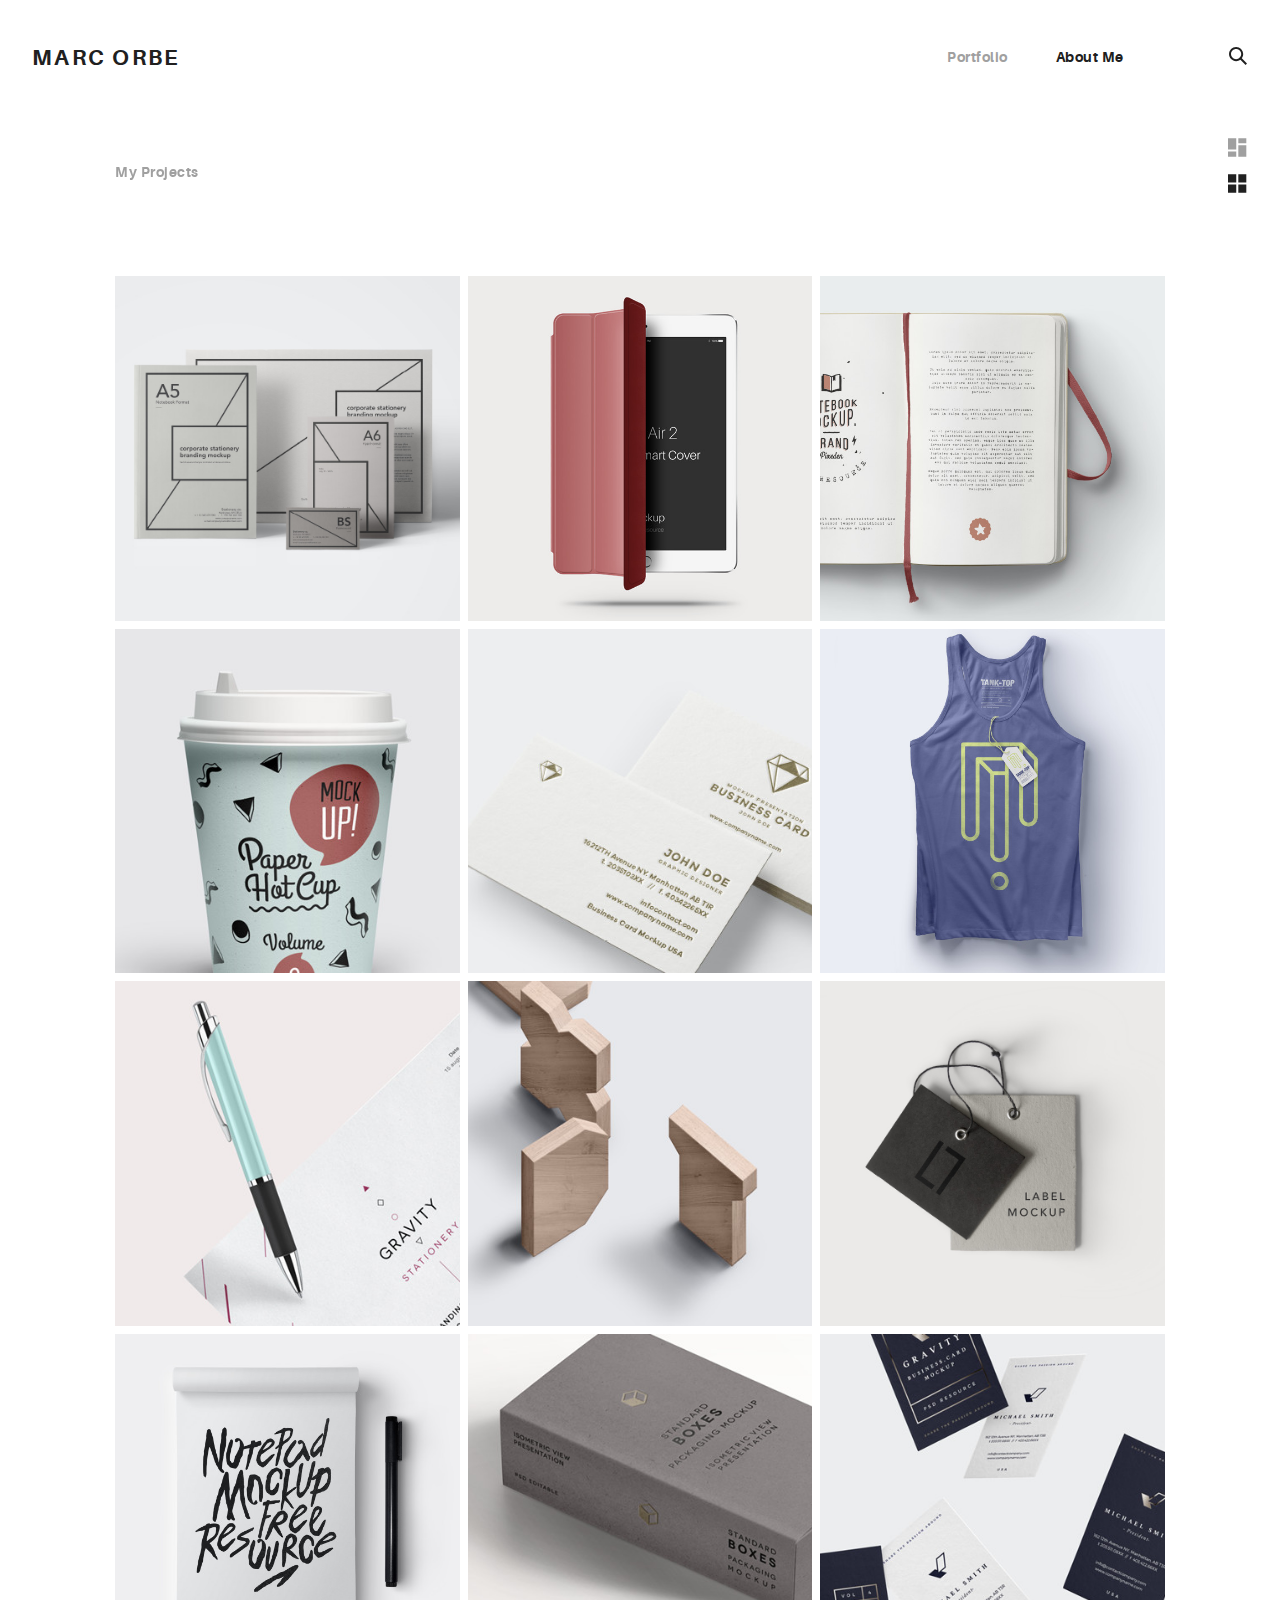
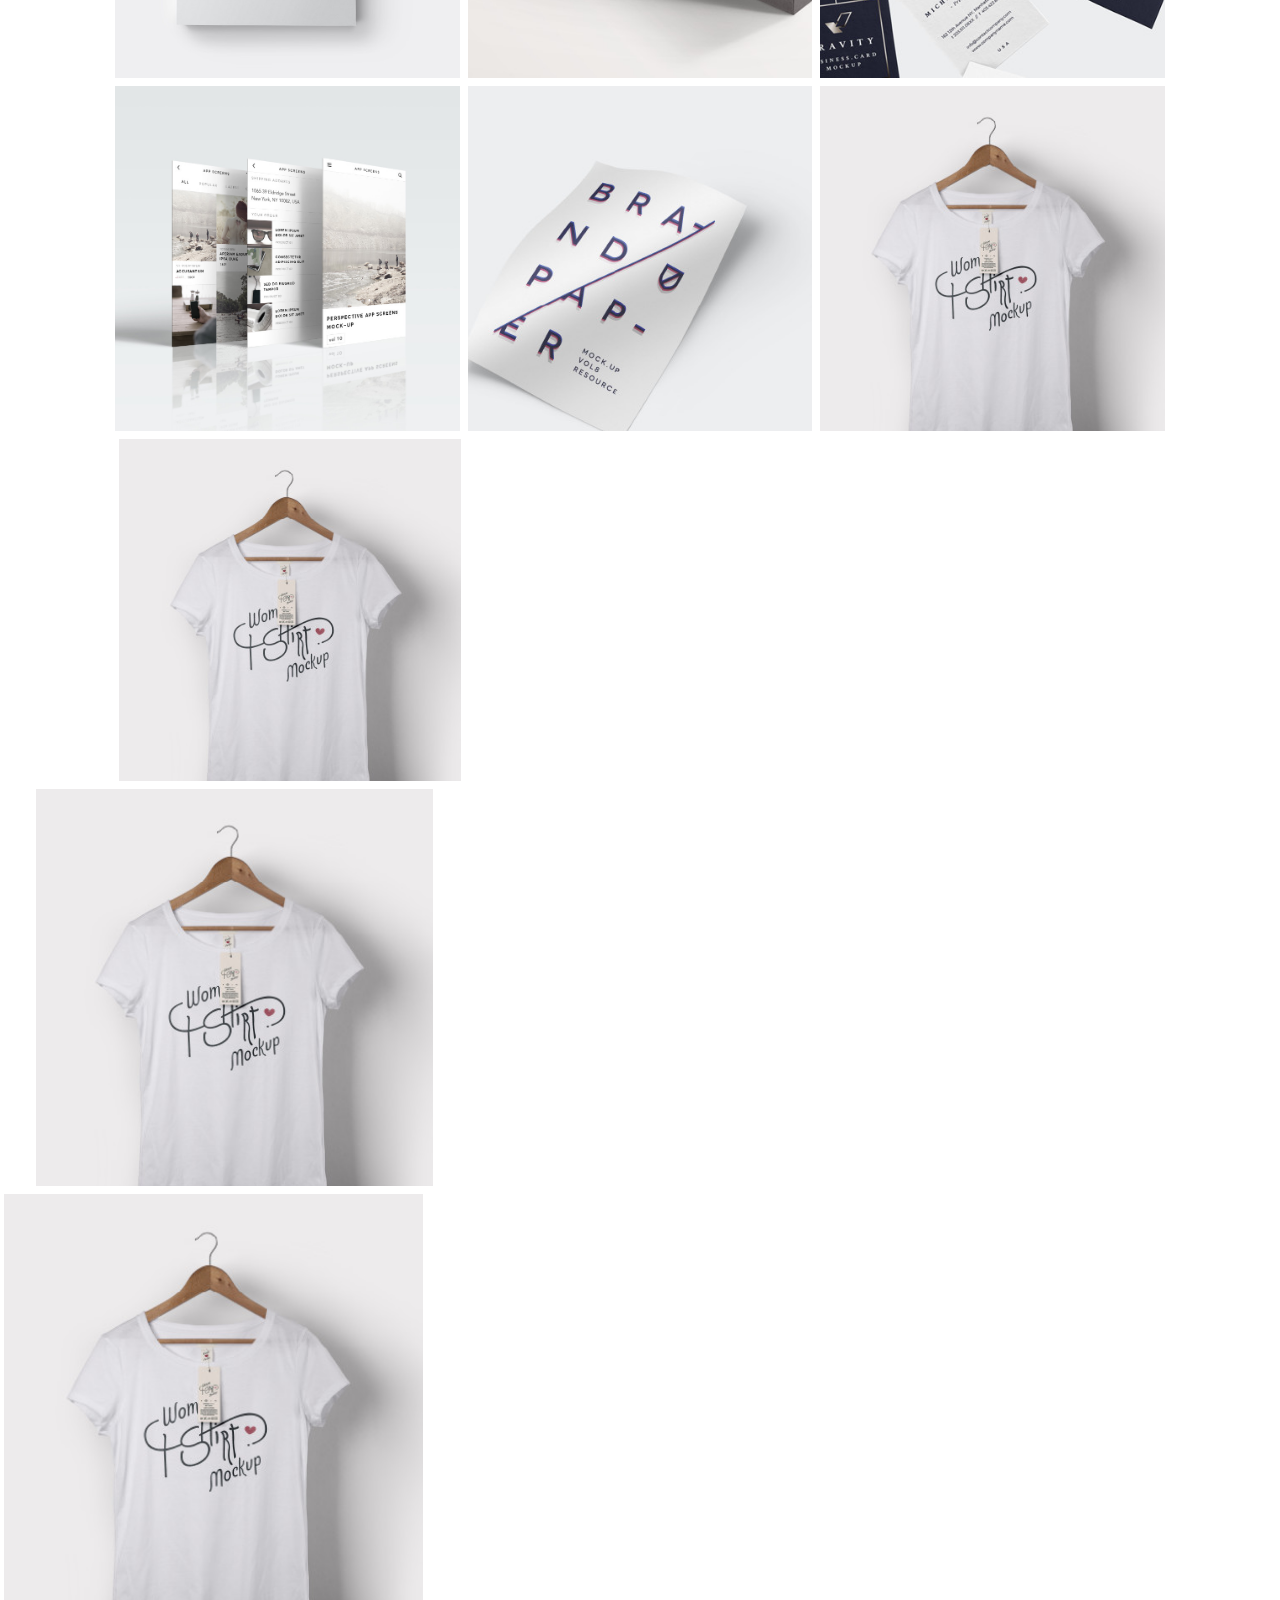
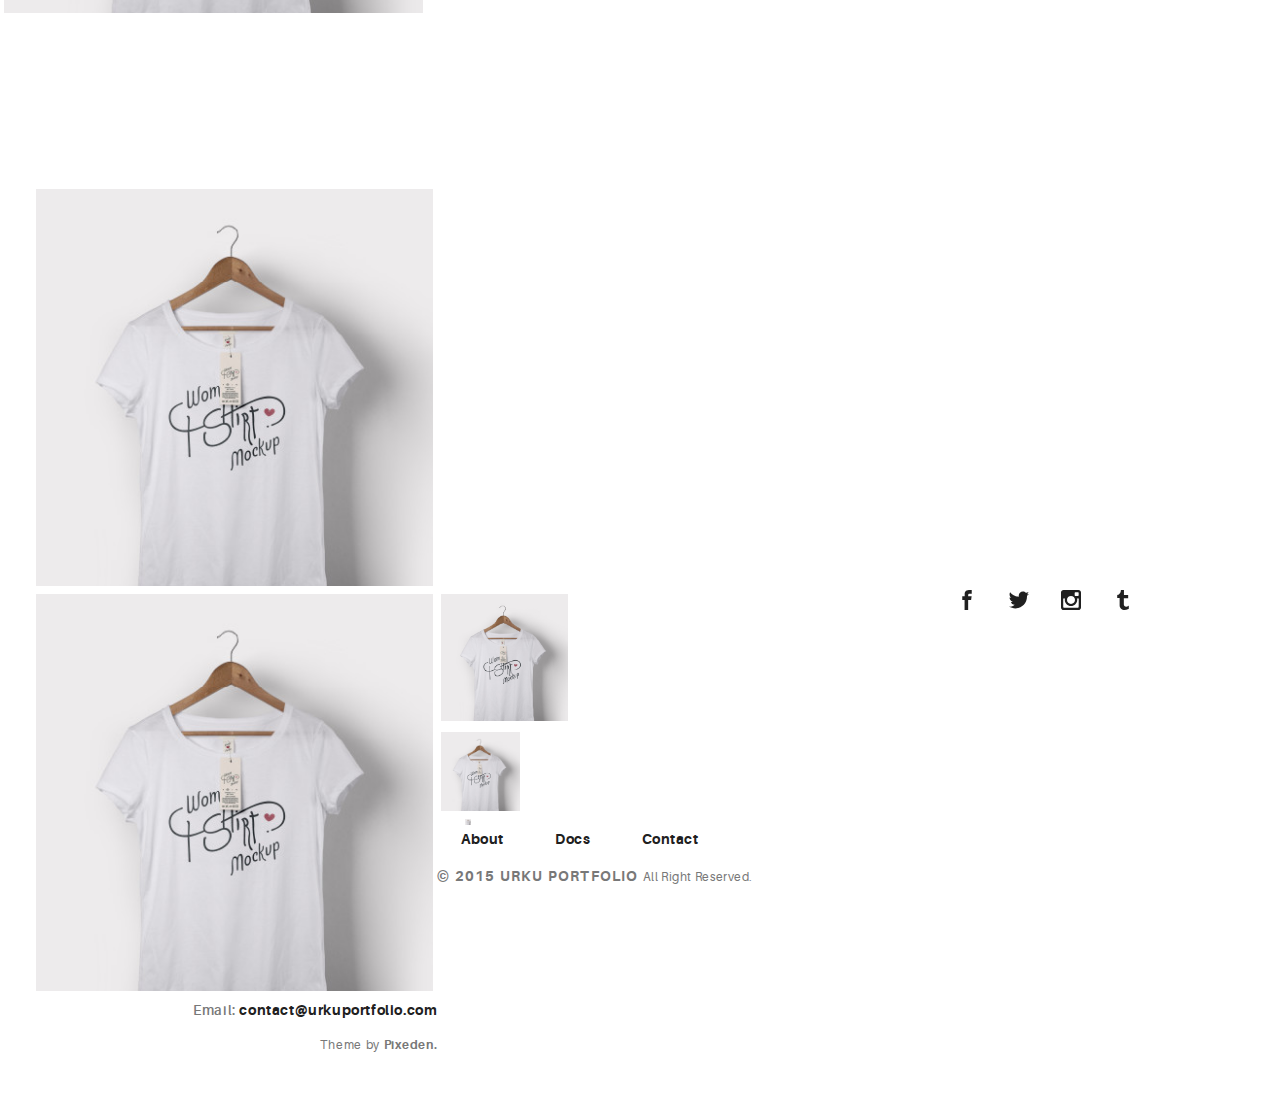
==== index.html @ 0c47cc9f "change" ====
<!DOCTYPE html>
<html>
  <head>
    <meta name="viewport" content="width=device-width, initial-scale=1.0">
    <meta charset="UTF-8">
    <title>Marc Orbe :: UI/UX Designer</title>
    <link rel="icon" type="image/svg+xml" href="assets/img/urku-ico.svg">
    <link rel="stylesheet" href="assets/css/aurora-pack.min.css">
    <link rel="stylesheet" href="assets/css/aurora-theme-base.min.css">
    <link rel="stylesheet" href="assets/css/urku.css">
  </head>
  <body class="top-fixed">
    <header class="ae-container-fluid ae-container-fluid--full rk-header ">
      <input type="checkbox" id="mobile-menu" class="rk-mobile-menu">
      <label for="mobile-menu">
        <svg>
          <use xlink:href="assets/img/symbols.svg#bar"></use>
        </svg>
        <svg>
          <use xlink:href="assets/img/symbols.svg#bar"></use>
        </svg>
        <svg>
          <use xlink:href="assets/img/symbols.svg#bar"></use>
        </svg>
      </label>
      <div class="ae-container-fluid rk-topbar">
        <h1 class="rk-logo"><a href="index.html">Marc Orbe</sup></a></h1>
        <nav class="rk-navigation">
          <ul class="rk-menu">
            <li class="active rk-menu__item"><a href="index.html" class="rk-menu__link">Portfolio</a>
            </li>
            <li class="rk-menu__item"><a href="about-me.html" class="rk-menu__link">About Me</a>
            </li>
          </ul>
          <form class="rk-search">
            <input type="text" placeholder="Search" id="urku-search" class="rk-search-field">
            <label for="urku-search">
              <svg>
                <use xlink:href="assets/img/symbols.svg#icon-search"></use>
              </svg>
            </label>
          </form>
        </nav>
      </div>
 </header>
    <section class="ae-container-fluid rk-main">
      <input type="radio" name="layout-ctrl" checked id="layout-base" class="layout-ctrl-input">
      <div class="ae-container-fluid rk-layout-ctrl-cont">
        <label for="layout-base" class="rk-layout-ctrl">
          <svg>
            <use xlink:href="assets/img/symbols.svg#icon-view-default"></use>
          </svg>
        </label>
      </div>
      <input type="radio" name="layout-ctrl" id="layout-grid" class="layout-ctrl-input">
      <div class="ae-container-fluid rk-layout-ctrl-cont">
        <label for="layout-grid" class="rk-layout-ctrl">
          <svg>
            <use xlink:href="assets/img/symbols.svg#icon-view-alt"></use>
          </svg>
        </label>
      </div>
      <div class="rk-layout-ctrl-mobile">
        <svg viewBox="0 0 9 9" class="layout-mob-1">
          <rect width="100%" height="100%" fill="currentColor"></rect>
        </svg>
        <svg viewBox="0 0 9 9" class="layout-mob-2">
          <rect width="100%" height="100%" fill="currentColor"></rect>
        </svg>
        <svg viewBox="0 0 9 9" class="layout-mob-3">
          <rect width="100%" height="100%" fill="currentColor"></rect>
        </svg>
        <svg viewBox="0 0 9 9" class="layout-mob-4">
          <rect width="100%" height="100%" fill="currentColor"></rect>
        </svg>
      </div>
      <section class="ae-container-fluid ae-container-fluid--inner rk-portfolio">
        <div class="au-xs-ta-center au-lg-ta-left">
          <ul class="rk-menu rk-categories-menu">
            <li class="active rk-menu__item"><a >
            My Projects</a>
            </li>
          </ul>
        </div>
        <div class="rk-portfolio__items"><a href="portfolio-item.html" class="rk-item rk-item--flex item-1 rk-size-4 rk-tosize-3 rk-square ">
           
            <div class="item-meta">
              <h2>Essential Stationery</h2>
              <p>Branding</p>
            </div></a><a href="portfolio-item.html" class="rk-item rk-item--flex item-2 rk-size-4 rk-tosize-3 rk-square ">
          
            <div class="item-meta">
              <h2>Pickled Tousled</h2>
              <p>Art Direction</p>
            </div></a><a href="portfolio-item.html" class="rk-item rk-item--flex item-3 rk-size-4 rk-tosize-3 rk-square ">
          
            <div class="item-meta">
              <h2>Waistcoat vegan</h2>
              <p>Graphic Design</p>
            </div></a><a href="portfolio-item.html" class="rk-item rk-item--flex item-4 rk-size-4 rk-tosize-3 rk-square ">
          
             <div class="item-meta">
              <h2>Tumblr hammock</h2>
              <p>Packaging</p>
            </div></a><a href="portfolio-item.html" class="rk-item rk-item--flex item-5 rk-size-4  rk-square ">
            
            <div class="item-meta">
              <h2>Biodiesel etsy</h2>
              <p>Branding</p>
            </div></a><a href="portfolio-item.html" class="rk-item rk-item--flex item-6 rk-size-4  rk-square ">
           
            <div class="item-meta">
              <h2>Gentrify artisan</h2>
              <p>Graphic Design</p>
            </div></a><a href="portfolio-item.html" class="rk-item rk-item--flex item-7 rk-size-4  rk-square ">
           
            <div class="item-meta">
              <h2>Plaid austin</h2>
              <p>Graphic Design</p>
            </div></a><a href="portfolio-item.html" class="rk-item rk-item--flex item-8 rk-size-4 rk-tosize-6 rk-square ">
           
            <div class="item-meta">
              <h2>Trust fund</h2>
              <p>Packaging</p>
            </div></a><a href="portfolio-item.html" class="rk-item rk-item--flex item-9 rk-size-4 rk-tosize-6 rk-square ">
           
            <div class="item-meta">
              <h2>Gentrify pork</h2>
              <p>Branding</p>
            </div></a><a href="portfolio-item.html" class="rk-item rk-item--flex item-10 rk-size-4 rk-tosize-3 rk-square ">
           
            <div class="item-meta">
              <h2>Waistcoat ugh</h2>
              <p>UI/UX</p>
            </div></a><a href="portfolio-item.html" class="rk-item rk-item--flex item-11 rk-size-4 rk-tosize-3 rk-square ">
            
            <div class="item-meta">
              <h2>Deep v kogi</h2>
              <p>Graphic Design</p>
            </div></a><a href="portfolio-item.html" class="rk-item rk-item--flex item-12 rk-size-4 rk-tosize-3 rk-square ">
            
            <div class="item-meta">
              <h2>Venmo trust</h2>
              <p>Packaging</p>
            </div></a><a href="portfolio-item.html" class="rk-item rk-item--flex item-13 rk-size-4 rk-tosize-3 rk-square ">
           
            <div class="item-meta">
              <h2>Venmo trust</h2>
              <p>Ui/UX</p>
            </div></a><a href="portfolio-item.html" class="rk-item rk-item--flex item-14 rk-size-4 rk-tosize-6 rk-square rk-toportrait">
           
            <div class="item-meta">
              <h2>Gentrify semiotic</h2>
              <p>Art Direction</p>
            </div></a><a href="portfolio-item.html" class="rk-item rk-item--flex item-15 rk-size-4 rk-tosize-6 rk-square rk-toportrait">
           

        </div>
      </section>
    </section>
    <footer class="ae-container-fluid rk-footer ">
      <div class="ae-grid ae-grid--collapse">
        <div class="ae-grid__item item-lg-4 au-xs-ta-center au-lg-ta-left">
          <ul class="rk-menu rk-footer-menu">
            <li class="rk-menu__item"><a href="about.html" class="rk-menu__link">About</a>
            </li>
            <li class="rk-menu__item"><a href="documentation.html" class="rk-menu__link">Docs</a>
            </li>
            <li class="rk-menu__item"><a href="contact.html" class="rk-menu__link">Contact</a>
            </li>
          </ul>
          <p class="rk-footer__text rk-footer__copy "> <span class="ae-u-bold">© </span><span class="ae-u-bolder">2015 URKU PORTFOLIO </span>All Right Reserved.</p>
        </div>
        <div class="ae-grid__item item-lg-4 au-xs-ta-center"><a href="#0" class="rk-social-btn ">
            <svg>
              <use xlink:href="assets/img/symbols.svg#icon-facebook"></use>
            </svg></a><a href="#0" class="rk-social-btn ">
            <svg>
              <use xlink:href="assets/img/symbols.svg#icon-twitter"></use>
            </svg></a><a href="#0" class="rk-social-btn ">
            <svg>
              <use xlink:href="assets/img/symbols.svg#icon-pinterest"></use>
            </svg></a><a href="#0" class="rk-social-btn ">
            <svg>
              <use xlink:href="assets/img/symbols.svg#icon-tumblr"></use>
            </svg></a></div>
        <div class="ae-grid__item item-lg-4 au-xs-ta-center au-lg-ta-right">
          <p class="rk-footer__text rk-footer__contact "> <span class="ae-u-bold">Email: </span><span class="ae-u-bolder"> <a href="#0" class="rk-dark-color ">contact@urkuportfolio.com </a></span></p>
          <p class="rk-footer__text rk-footer__by">Theme by <a href="http://pixeden.com" class="ae-u-bolder">Pixeden.</a></p>
        </div>
      </div>
    </footer>
    <script src="assets/js/svg4everybody.min.js"></script>
    <script>svg4everybody();</script>
  </body>
</html>
---- assets/css/aurora-pack.min.css ----
.ae-container,.ae-container-fluid{margin-right:auto;margin-left:auto}hr,img{border:0}dfn,q,tfoot td{font-style:italic}pre,textarea{overflow:auto}td,textarea{vertical-align:top}.ae-container-fluid:after,.ae-container:after,.au-clearfix:after{clear:both}.au-xs-ta-left,caption,th{text-align:left}.ae-container-fluid:after,.ae-container-fluid:before,.ae-container:after,.ae-container:before{content:" ";display:table}html{box-sizing:border-box}*,:after,:before{box-sizing:inherit}.ae-container{padding-left:.25rem;padding-right:.25rem}@media (min-width:40em){.ae-container{max-width:40rem}}@media (min-width:52em){.ae-container{max-width:48.75rem}}@media (min-width:64em){.ae-container{max-width:62rem}}@media (min-width:75em){.ae-container{max-width:72.25rem}}@media (min-width:40em){.ae-container-fluid{max-width:88.88889em;width:95vw}.ae-container-fluid--inner{max-width:68.88889em;width:82vw}}.ae-container-fluid--full{max-width:100%;padding-left:0;padding-right:0;width:100%}@media (max-width:63.99em){.ae-container-fluid{padding-left:.25rem;padding-right:.25rem}}.ae-grid{display:-webkit-box;display:-webkit-flex;display:-ms-flexbox;display:flex;-webkit-flex-wrap:wrap;-ms-flex-wrap:wrap;flex-wrap:wrap;margin-left:-.25rem;margin-right:-.25rem}.ae-grid--alt{display:-webkit-box;display:-webkit-flex;display:-ms-flexbox;display:flex;-webkit-flex-wrap:wrap;-ms-flex-wrap:wrap;flex-wrap:wrap;margin-left:-.63832%;margin-right:-.63832%}@media (min-width:40em){.ae-grid--alt1{display:-webkit-box;display:-webkit-flex;display:-ms-flexbox;display:flex;-webkit-flex-wrap:wrap;-ms-flex-wrap:wrap;flex-wrap:wrap;margin-left:-7.65989%;margin-right:-7.65989%}.ae-grid--alt2,.ae-grid--alt3{display:-webkit-box;display:-webkit-flex;display:-ms-flexbox;-webkit-flex-wrap:wrap}.ae-grid--alt2{display:flex;-ms-flex-wrap:wrap;flex-wrap:wrap;margin-left:-3.82995%;margin-right:-3.82995%}.ae-grid--alt3{display:flex;-ms-flex-wrap:wrap;flex-wrap:wrap;margin-left:-2.5533%;margin-right:-2.5533%}.ae-grid--alt4,.ae-grid--alt5{display:-webkit-box;display:-webkit-flex;display:-ms-flexbox;-webkit-flex-wrap:wrap}.ae-grid--alt4{display:flex;-ms-flex-wrap:wrap;flex-wrap:wrap;margin-left:-1.91497%;margin-right:-1.91497%}.ae-grid--alt5{display:flex;-ms-flex-wrap:wrap;flex-wrap:wrap;margin-left:-1.53198%;margin-right:-1.53198%}.ae-grid--alt6,.ae-grid--alt7{display:-webkit-box;display:-webkit-flex;display:-ms-flexbox;-webkit-flex-wrap:wrap}.ae-grid--alt6{display:flex;-ms-flex-wrap:wrap;flex-wrap:wrap;margin-left:-1.27665%;margin-right:-1.27665%}.ae-grid--alt7{display:flex;-ms-flex-wrap:wrap;flex-wrap:wrap;margin-left:-1.09427%;margin-right:-1.09427%}.ae-grid--alt8,.ae-grid--alt9{display:-webkit-box;display:-webkit-flex;display:-ms-flexbox;-webkit-flex-wrap:wrap}.ae-grid--alt8{display:flex;-ms-flex-wrap:wrap;flex-wrap:wrap;margin-left:-.95749%;margin-right:-.95749%}.ae-grid--alt9{display:flex;-ms-flex-wrap:wrap;flex-wrap:wrap;margin-left:-.8511%;margin-right:-.8511%}.ae-grid--alt10{display:-webkit-box;display:-webkit-flex;display:-ms-flexbox;display:flex;-webkit-flex-wrap:wrap;-ms-flex-wrap:wrap;flex-wrap:wrap;margin-left:-.76599%;margin-right:-.76599%}}.ae-grid__item--alt{-webkit-box-flex:0;-webkit-flex:0 0 100%;-ms-flex:0 0 100%;flex:0 0 100%;min-height:1px;padding-left:.63832%;padding-right:.63832%;position:relative}@media (min-width:40em){.ae-grid__item--alt1{-webkit-box-flex:0;-webkit-flex:0 0 100%;-ms-flex:0 0 100%;flex:0 0 100%;min-height:1px;padding-left:7.65989%;padding-right:7.65989%;position:relative}.ae-grid__item--alt2{-webkit-box-flex:0;-webkit-flex:0 0 100%;-ms-flex:0 0 100%;flex:0 0 100%;min-height:1px;padding-left:3.82995%;padding-right:3.82995%;position:relative}.ae-grid__item--alt3{-webkit-box-flex:0;-webkit-flex:0 0 100%;-ms-flex:0 0 100%;flex:0 0 100%;min-height:1px;padding-left:2.5533%;padding-right:2.5533%;position:relative}.ae-grid__item--alt4,.ae-grid__item--alt5{-webkit-box-flex:0;min-height:1px;position:relative}.ae-grid__item--alt4{-webkit-flex:0 0 100%;-ms-flex:0 0 100%;flex:0 0 100%;padding-left:1.91497%;padding-right:1.91497%}.ae-grid__item--alt5{-webkit-flex:0 0 100%;-ms-flex:0 0 100%;flex:0 0 100%;padding-left:1.53198%;padding-right:1.53198%}.ae-grid__item--alt6{-webkit-box-flex:0;-webkit-flex:0 0 100%;-ms-flex:0 0 100%;flex:0 0 100%;min-height:1px;padding-left:1.27665%;padding-right:1.27665%;position:relative}.ae-grid__item--alt7{-webkit-box-flex:0;-webkit-flex:0 0 100%;-ms-flex:0 0 100%;flex:0 0 100%;min-height:1px;padding-left:1.09427%;padding-right:1.09427%;position:relative}.ae-grid__item--alt8,.ae-grid__item--alt9{-webkit-box-flex:0;min-height:1px;position:relative}.ae-grid__item--alt8{-webkit-flex:0 0 100%;-ms-flex:0 0 100%;flex:0 0 100%;padding-left:.95749%;padding-right:.95749%}.ae-grid__item--alt9{-webkit-flex:0 0 100%;-ms-flex:0 0 100%;flex:0 0 100%;padding-left:.8511%;padding-right:.8511%}.ae-grid__item--alt10{-webkit-box-flex:0;-webkit-flex:0 0 100%;-ms-flex:0 0 100%;flex:0 0 100%;min-height:1px;padding-left:.76599%;padding-right:.76599%;position:relative}}.ae-grid__item{-webkit-box-flex:0;-webkit-flex:0 0 100%;-ms-flex:0 0 100%;flex:0 0 100%;min-height:1px;padding-left:.25rem;padding-right:.25rem;position:relative;max-width:100%}.ae-grid--collapse>.ae-grid__item,.ae-grid--deepcollapse .ae-grid__item,.ae-grid__item--collapse{padding-left:0;padding-right:0}.item-xs--auto{-webkit-box-flex:1;-webkit-flex:1;-ms-flex:1;flex:1}.item-xs-1{-webkit-box-flex:0;-webkit-flex:0 0 8.33333%;-ms-flex:0 0 8.33333%;flex:0 0 8.33333%;max-width:8.33333%}.item-xs-2{-webkit-box-flex:0;-webkit-flex:0 0 16.66667%;-ms-flex:0 0 16.66667%;flex:0 0 16.66667%;max-width:16.66667%}.item-xs-3{-webkit-box-flex:0;-webkit-flex:0 0 25%;-ms-flex:0 0 25%;flex:0 0 25%;max-width:25%}.item-xs-4{-webkit-box-flex:0;-webkit-flex:0 0 33.33333%;-ms-flex:0 0 33.33333%;flex:0 0 33.33333%;max-width:33.33333%}.item-xs-5{-webkit-box-flex:0;-webkit-flex:0 0 41.66667%;-ms-flex:0 0 41.66667%;flex:0 0 41.66667%;max-width:41.66667%}.item-xs-6{-webkit-box-flex:0;-webkit-flex:0 0 50%;-ms-flex:0 0 50%;flex:0 0 50%;max-width:50%}.item-xs-7{-webkit-box-flex:0;-webkit-flex:0 0 58.33333%;-ms-flex:0 0 58.33333%;flex:0 0 58.33333%;max-width:58.33333%}.item-xs-8{-webkit-box-flex:0;-webkit-flex:0 0 66.66667%;-ms-flex:0 0 66.66667%;flex:0 0 66.66667%;max-width:66.66667%}.item-xs-9{-webkit-box-flex:0;-webkit-flex:0 0 75%;-ms-flex:0 0 75%;flex:0 0 75%;max-width:75%}.item-xs-10{-webkit-box-flex:0;-webkit-flex:0 0 83.33333%;-ms-flex:0 0 83.33333%;flex:0 0 83.33333%;max-width:83.33333%}.item-xs-11{-webkit-box-flex:0;-webkit-flex:0 0 91.66667%;-ms-flex:0 0 91.66667%;flex:0 0 91.66667%;max-width:91.66667%}.item-xs-12{-webkit-box-flex:0;-webkit-flex:0 0 100%;-ms-flex:0 0 100%;flex:0 0 100%;max-width:100%}.item-xs--pull-0{left:auto;right:auto}.item-xs--pull-1{left:auto;right:8.33333%}.item-xs--pull-2{left:auto;right:16.66667%}.item-xs--pull-3{left:auto;right:25%}.item-xs--pull-4{left:auto;right:33.33333%}.item-xs--pull-5{left:auto;right:41.66667%}.item-xs--pull-6{left:auto;right:50%}.item-xs--pull-7{left:auto;right:58.33333%}.item-xs--pull-8{left:auto;right:66.66667%}.item-xs--pull-9{left:auto;right:75%}.item-xs--pull-10{left:auto;right:83.33333%}.item-xs--pull-11{left:auto;right:91.66667%}.item-xs--pull-12{left:auto;right:100%}.item-xs--push-0{left:auto;right:auto}.item-xs--push-1{left:8.33333%;right:auto}.item-xs--push-2{left:16.66667%;right:auto}.item-xs--push-3{left:25%;right:auto}.item-xs--push-4{left:33.33333%;right:auto}.item-xs--push-5{left:41.66667%;right:auto}.item-xs--push-6{left:50%;right:auto}.item-xs--push-7{left:58.33333%;right:auto}.item-xs--push-8{left:66.66667%;right:auto}.item-xs--push-9{left:75%;right:auto}.item-xs--push-10{left:83.33333%;right:auto}.item-xs--push-11{left:91.66667%;right:auto}.item-xs--push-12{left:100%;right:auto}.item-xs--offset-0{margin-left:0}.item-xs--offset-1{margin-left:8.33333%}.item-xs--offset-2{margin-left:16.66667%}.item-xs--offset-3{margin-left:25%}.item-xs--offset-4{margin-left:33.33333%}.item-xs--offset-5{margin-left:41.66667%}.item-xs--offset-6{margin-left:50%}.item-xs--offset-7{margin-left:58.33333%}.item-xs--offset-8{margin-left:66.66667%}.item-xs--offset-9{margin-left:75%}.item-xs--offset-10{margin-left:83.33333%}.item-xs--offset-11{margin-left:91.66667%}.item-xs--offset-12{margin-left:100%}.item-xs--top{-webkit-align-self:flex-start;-ms-flex-item-align:start;align-self:flex-start}.item-xs--center{-webkit-align-self:center;-ms-flex-item-align:center;align-self:center}.item-xs--bottom{-webkit-align-self:flex-end;-ms-flex-item-align:end;align-self:flex-end}.items-xs--top{-webkit-box-align:start;-webkit-align-items:flex-start;-ms-flex-align:start;align-items:flex-start}.items-xs--center{-webkit-box-align:center;-webkit-align-items:center;-ms-flex-align:center;align-items:center}.items-xs--bottom{-webkit-box-align:end;-webkit-align-items:flex-end;-ms-flex-align:end;align-items:flex-end}.item-xs--start{-webkit-box-ordinal-group:0;-webkit-order:-1;-ms-flex-order:-1;order:-1}.item-xs--end{-webkit-box-ordinal-group:14;-webkit-order:13;-ms-flex-order:13;order:13}.item-xs--order-1{-webkit-box-ordinal-group:2;-webkit-order:1;-ms-flex-order:1;order:1}.item-xs--order-2{-webkit-box-ordinal-group:3;-webkit-order:2;-ms-flex-order:2;order:2}.item-xs--order-3{-webkit-box-ordinal-group:4;-webkit-order:3;-ms-flex-order:3;order:3}.item-xs--order-4{-webkit-box-ordinal-group:5;-webkit-order:4;-ms-flex-order:4;order:4}.item-xs--order-5{-webkit-box-ordinal-group:6;-webkit-order:5;-ms-flex-order:5;order:5}.item-xs--order-6{-webkit-box-ordinal-group:7;-webkit-order:6;-ms-flex-order:6;order:6}.item-xs--order-7{-webkit-box-ordinal-group:8;-webkit-order:7;-ms-flex-order:7;order:7}.item-xs--order-8{-webkit-box-ordinal-group:9;-webkit-order:8;-ms-flex-order:8;order:8}.item-xs--order-9{-webkit-box-ordinal-group:10;-webkit-order:9;-ms-flex-order:9;order:9}.item-xs--order-10{-webkit-box-ordinal-group:11;-webkit-order:10;-ms-flex-order:10;order:10}.item-xs--order-11{-webkit-box-ordinal-group:12;-webkit-order:11;-ms-flex-order:11;order:11}.item-xs--order-12{-webkit-box-ordinal-group:13;-webkit-order:12;-ms-flex-order:12;order:12}@media (min-width:40em){.item-sm--auto{-webkit-box-flex:1;-webkit-flex:1;-ms-flex:1;flex:1}.item-sm-1{-webkit-box-flex:0;-webkit-flex:0 0 8.33333%;-ms-flex:0 0 8.33333%;flex:0 0 8.33333%;max-width:8.33333%}.item-sm-2{-webkit-box-flex:0;-webkit-flex:0 0 16.66667%;-ms-flex:0 0 16.66667%;flex:0 0 16.66667%;max-width:16.66667%}.item-sm-3{-webkit-box-flex:0;-webkit-flex:0 0 25%;-ms-flex:0 0 25%;flex:0 0 25%;max-width:25%}.item-sm-4{-webkit-box-flex:0;-webkit-flex:0 0 33.33333%;-ms-flex:0 0 33.33333%;flex:0 0 33.33333%;max-width:33.33333%}.item-sm-5{-webkit-box-flex:0;-webkit-flex:0 0 41.66667%;-ms-flex:0 0 41.66667%;flex:0 0 41.66667%;max-width:41.66667%}.item-sm-6{-webkit-box-flex:0;-webkit-flex:0 0 50%;-ms-flex:0 0 50%;flex:0 0 50%;max-width:50%}.item-sm-7{-webkit-box-flex:0;-webkit-flex:0 0 58.33333%;-ms-flex:0 0 58.33333%;flex:0 0 58.33333%;max-width:58.33333%}.item-sm-8{-webkit-box-flex:0;-webkit-flex:0 0 66.66667%;-ms-flex:0 0 66.66667%;flex:0 0 66.66667%;max-width:66.66667%}.item-sm-9{-webkit-box-flex:0;-webkit-flex:0 0 75%;-ms-flex:0 0 75%;flex:0 0 75%;max-width:75%}.item-sm-10{-webkit-box-flex:0;-webkit-flex:0 0 83.33333%;-ms-flex:0 0 83.33333%;flex:0 0 83.33333%;max-width:83.33333%}.item-sm-11{-webkit-box-flex:0;-webkit-flex:0 0 91.66667%;-ms-flex:0 0 91.66667%;flex:0 0 91.66667%;max-width:91.66667%}.item-sm-12{-webkit-box-flex:0;-webkit-flex:0 0 100%;-ms-flex:0 0 100%;flex:0 0 100%;max-width:100%}.item-sm--pull-0{left:auto;right:auto}.item-sm--pull-1{left:auto;right:8.33333%}.item-sm--pull-2{left:auto;right:16.66667%}.item-sm--pull-3{left:auto;right:25%}.item-sm--pull-4{left:auto;right:33.33333%}.item-sm--pull-5{left:auto;right:41.66667%}.item-sm--pull-6{left:auto;right:50%}.item-sm--pull-7{left:auto;right:58.33333%}.item-sm--pull-8{left:auto;right:66.66667%}.item-sm--pull-9{left:auto;right:75%}.item-sm--pull-10{left:auto;right:83.33333%}.item-sm--pull-11{left:auto;right:91.66667%}.item-sm--pull-12{left:auto;right:100%}.item-sm--push-0{left:auto;right:auto}.item-sm--push-1{left:8.33333%;right:auto}.item-sm--push-2{left:16.66667%;right:auto}.item-sm--push-3{left:25%;right:auto}.item-sm--push-4{left:33.33333%;right:auto}.item-sm--push-5{left:41.66667%;right:auto}.item-sm--push-6{left:50%;right:auto}.item-sm--push-7{left:58.33333%;right:auto}.item-sm--push-8{left:66.66667%;right:auto}.item-sm--push-9{left:75%;right:auto}.item-sm--push-10{left:83.33333%;right:auto}.item-sm--push-11{left:91.66667%;right:auto}.item-sm--push-12{left:100%;right:auto}.item-sm--offset-0{margin-left:0}.item-sm--offset-1{margin-left:8.33333%}.item-sm--offset-2{margin-left:16.66667%}.item-sm--offset-3{margin-left:25%}.item-sm--offset-4{margin-left:33.33333%}.item-sm--offset-5{margin-left:41.66667%}.item-sm--offset-6{margin-left:50%}.item-sm--offset-7{margin-left:58.33333%}.item-sm--offset-8{margin-left:66.66667%}.item-sm--offset-9{margin-left:75%}.item-sm--offset-10{margin-left:83.33333%}.item-sm--offset-11{margin-left:91.66667%}.item-sm--offset-12{margin-left:100%}.item-sm--top{-webkit-align-self:flex-start;-ms-flex-item-align:start;align-self:flex-start}.item-sm--center{-webkit-align-self:center;-ms-flex-item-align:center;align-self:center}.item-sm--bottom{-webkit-align-self:flex-end;-ms-flex-item-align:end;align-self:flex-end}.items-sm--top{-webkit-box-align:start;-webkit-align-items:flex-start;-ms-flex-align:start;align-items:flex-start}.items-sm--center{-webkit-box-align:center;-webkit-align-items:center;-ms-flex-align:center;align-items:center}.items-sm--bottom{-webkit-box-align:end;-webkit-align-items:flex-end;-ms-flex-align:end;align-items:flex-end}.item-sm--start{-webkit-box-ordinal-group:0;-webkit-order:-1;-ms-flex-order:-1;order:-1}.item-sm--end{-webkit-box-ordinal-group:14;-webkit-order:13;-ms-flex-order:13;order:13}.item-sm--order-1{-webkit-box-ordinal-group:2;-webkit-order:1;-ms-flex-order:1;order:1}.item-sm--order-2{-webkit-box-ordinal-group:3;-webkit-order:2;-ms-flex-order:2;order:2}.item-sm--order-3{-webkit-box-ordinal-group:4;-webkit-order:3;-ms-flex-order:3;order:3}.item-sm--order-4{-webkit-box-ordinal-group:5;-webkit-order:4;-ms-flex-order:4;order:4}.item-sm--order-5{-webkit-box-ordinal-group:6;-webkit-order:5;-ms-flex-order:5;order:5}.item-sm--order-6{-webkit-box-ordinal-group:7;-webkit-order:6;-ms-flex-order:6;order:6}.item-sm--order-7{-webkit-box-ordinal-group:8;-webkit-order:7;-ms-flex-order:7;order:7}.item-sm--order-8{-webkit-box-ordinal-group:9;-webkit-order:8;-ms-flex-order:8;order:8}.item-sm--order-9{-webkit-box-ordinal-group:10;-webkit-order:9;-ms-flex-order:9;order:9}.item-sm--order-10{-webkit-box-ordinal-group:11;-webkit-order:10;-ms-flex-order:10;order:10}.item-sm--order-11{-webkit-box-ordinal-group:12;-webkit-order:11;-ms-flex-order:11;order:11}.item-sm--order-12{-webkit-box-ordinal-group:13;-webkit-order:12;-ms-flex-order:12;order:12}}@media (min-width:52em){.item-md--auto{-webkit-box-flex:1;-webkit-flex:1;-ms-flex:1;flex:1}.item-md-1{-webkit-box-flex:0;-webkit-flex:0 0 8.33333%;-ms-flex:0 0 8.33333%;flex:0 0 8.33333%;max-width:8.33333%}.item-md-2{-webkit-box-flex:0;-webkit-flex:0 0 16.66667%;-ms-flex:0 0 16.66667%;flex:0 0 16.66667%;max-width:16.66667%}.item-md-3{-webkit-box-flex:0;-webkit-flex:0 0 25%;-ms-flex:0 0 25%;flex:0 0 25%;max-width:25%}.item-md-4{-webkit-box-flex:0;-webkit-flex:0 0 33.33333%;-ms-flex:0 0 33.33333%;flex:0 0 33.33333%;max-width:33.33333%}.item-md-5{-webkit-box-flex:0;-webkit-flex:0 0 41.66667%;-ms-flex:0 0 41.66667%;flex:0 0 41.66667%;max-width:41.66667%}.item-md-6{-webkit-box-flex:0;-webkit-flex:0 0 50%;-ms-flex:0 0 50%;flex:0 0 50%;max-width:50%}.item-md-7{-webkit-box-flex:0;-webkit-flex:0 0 58.33333%;-ms-flex:0 0 58.33333%;flex:0 0 58.33333%;max-width:58.33333%}.item-md-8{-webkit-box-flex:0;-webkit-flex:0 0 66.66667%;-ms-flex:0 0 66.66667%;flex:0 0 66.66667%;max-width:66.66667%}.item-md-9{-webkit-box-flex:0;-webkit-flex:0 0 75%;-ms-flex:0 0 75%;flex:0 0 75%;max-width:75%}.item-md-10{-webkit-box-flex:0;-webkit-flex:0 0 83.33333%;-ms-flex:0 0 83.33333%;flex:0 0 83.33333%;max-width:83.33333%}.item-md-11{-webkit-box-flex:0;-webkit-flex:0 0 91.66667%;-ms-flex:0 0 91.66667%;flex:0 0 91.66667%;max-width:91.66667%}.item-md-12{-webkit-box-flex:0;-webkit-flex:0 0 100%;-ms-flex:0 0 100%;flex:0 0 100%;max-width:100%}.item-md--pull-0{left:auto;right:auto}.item-md--pull-1{left:auto;right:8.33333%}.item-md--pull-2{left:auto;right:16.66667%}.item-md--pull-3{left:auto;right:25%}.item-md--pull-4{left:auto;right:33.33333%}.item-md--pull-5{left:auto;right:41.66667%}.item-md--pull-6{left:auto;right:50%}.item-md--pull-7{left:auto;right:58.33333%}.item-md--pull-8{left:auto;right:66.66667%}.item-md--pull-9{left:auto;right:75%}.item-md--pull-10{left:auto;right:83.33333%}.item-md--pull-11{left:auto;right:91.66667%}.item-md--pull-12{left:auto;right:100%}.item-md--push-0{left:auto;right:auto}.item-md--push-1{left:8.33333%;right:auto}.item-md--push-2{left:16.66667%;right:auto}.item-md--push-3{left:25%;right:auto}.item-md--push-4{left:33.33333%;right:auto}.item-md--push-5{left:41.66667%;right:auto}.item-md--push-6{left:50%;right:auto}.item-md--push-7{left:58.33333%;right:auto}.item-md--push-8{left:66.66667%;right:auto}.item-md--push-9{left:75%;right:auto}.item-md--push-10{left:83.33333%;right:auto}.item-md--push-11{left:91.66667%;right:auto}.item-md--push-12{left:100%;right:auto}.item-md--offset-0{margin-left:0}.item-md--offset-1{margin-left:8.33333%}.item-md--offset-2{margin-left:16.66667%}.item-md--offset-3{margin-left:25%}.item-md--offset-4{margin-left:33.33333%}.item-md--offset-5{margin-left:41.66667%}.item-md--offset-6{margin-left:50%}.item-md--offset-7{margin-left:58.33333%}.item-md--offset-8{margin-left:66.66667%}.item-md--offset-9{margin-left:75%}.item-md--offset-10{margin-left:83.33333%}.item-md--offset-11{margin-left:91.66667%}.item-md--offset-12{margin-left:100%}.item-md--top{-webkit-align-self:flex-start;-ms-flex-item-align:start;align-self:flex-start}.item-md--center{-webkit-align-self:center;-ms-flex-item-align:center;align-self:center}.item-md--bottom{-webkit-align-self:flex-end;-ms-flex-item-align:end;align-self:flex-end}.items-md--top{-webkit-box-align:start;-webkit-align-items:flex-start;-ms-flex-align:start;align-items:flex-start}.items-md--center{-webkit-box-align:center;-webkit-align-items:center;-ms-flex-align:center;align-items:center}.items-md--bottom{-webkit-box-align:end;-webkit-align-items:flex-end;-ms-flex-align:end;align-items:flex-end}.item-md--start{-webkit-box-ordinal-group:0;-webkit-order:-1;-ms-flex-order:-1;order:-1}.item-md--end{-webkit-box-ordinal-group:14;-webkit-order:13;-ms-flex-order:13;order:13}.item-md--order-1{-webkit-box-ordinal-group:2;-webkit-order:1;-ms-flex-order:1;order:1}.item-md--order-2{-webkit-box-ordinal-group:3;-webkit-order:2;-ms-flex-order:2;order:2}.item-md--order-3{-webkit-box-ordinal-group:4;-webkit-order:3;-ms-flex-order:3;order:3}.item-md--order-4{-webkit-box-ordinal-group:5;-webkit-order:4;-ms-flex-order:4;order:4}.item-md--order-5{-webkit-box-ordinal-group:6;-webkit-order:5;-ms-flex-order:5;order:5}.item-md--order-6{-webkit-box-ordinal-group:7;-webkit-order:6;-ms-flex-order:6;order:6}.item-md--order-7{-webkit-box-ordinal-group:8;-webkit-order:7;-ms-flex-order:7;order:7}.item-md--order-8{-webkit-box-ordinal-group:9;-webkit-order:8;-ms-flex-order:8;order:8}.item-md--order-9{-webkit-box-ordinal-group:10;-webkit-order:9;-ms-flex-order:9;order:9}.item-md--order-10{-webkit-box-ordinal-group:11;-webkit-order:10;-ms-flex-order:10;order:10}.item-md--order-11{-webkit-box-ordinal-group:12;-webkit-order:11;-ms-flex-order:11;order:11}.item-md--order-12{-webkit-box-ordinal-group:13;-webkit-order:12;-ms-flex-order:12;order:12}}@media (min-width:64em){.item-lg--auto{-webkit-box-flex:1;-webkit-flex:1;-ms-flex:1;flex:1}.item-lg-1{-webkit-box-flex:0;-webkit-flex:0 0 8.33333%;-ms-flex:0 0 8.33333%;flex:0 0 8.33333%;max-width:8.33333%}.item-lg-2{-webkit-box-flex:0;-webkit-flex:0 0 16.66667%;-ms-flex:0 0 16.66667%;flex:0 0 16.66667%;max-width:16.66667%}.item-lg-3{-webkit-box-flex:0;-webkit-flex:0 0 25%;-ms-flex:0 0 25%;flex:0 0 25%;max-width:25%}.item-lg-4{-webkit-box-flex:0;-webkit-flex:0 0 33.33333%;-ms-flex:0 0 33.33333%;flex:0 0 33.33333%;max-width:33.33333%}.item-lg-5{-webkit-box-flex:0;-webkit-flex:0 0 41.66667%;-ms-flex:0 0 41.66667%;flex:0 0 41.66667%;max-width:41.66667%}.item-lg-6{-webkit-box-flex:0;-webkit-flex:0 0 50%;-ms-flex:0 0 50%;flex:0 0 50%;max-width:50%}.item-lg-7{-webkit-box-flex:0;-webkit-flex:0 0 58.33333%;-ms-flex:0 0 58.33333%;flex:0 0 58.33333%;max-width:58.33333%}.item-lg-8{-webkit-box-flex:0;-webkit-flex:0 0 66.66667%;-ms-flex:0 0 66.66667%;flex:0 0 66.66667%;max-width:66.66667%}.item-lg-9{-webkit-box-flex:0;-webkit-flex:0 0 75%;-ms-flex:0 0 75%;flex:0 0 75%;max-width:75%}.item-lg-10{-webkit-box-flex:0;-webkit-flex:0 0 83.33333%;-ms-flex:0 0 83.33333%;flex:0 0 83.33333%;max-width:83.33333%}.item-lg-11{-webkit-box-flex:0;-webkit-flex:0 0 91.66667%;-ms-flex:0 0 91.66667%;flex:0 0 91.66667%;max-width:91.66667%}.item-lg-12{-webkit-box-flex:0;-webkit-flex:0 0 100%;-ms-flex:0 0 100%;flex:0 0 100%;max-width:100%}.item-lg--pull-0{left:auto;right:auto}.item-lg--pull-1{left:auto;right:8.33333%}.item-lg--pull-2{left:auto;right:16.66667%}.item-lg--pull-3{left:auto;right:25%}.item-lg--pull-4{left:auto;right:33.33333%}.item-lg--pull-5{left:auto;right:41.66667%}.item-lg--pull-6{left:auto;right:50%}.item-lg--pull-7{left:auto;right:58.33333%}.item-lg--pull-8{left:auto;right:66.66667%}.item-lg--pull-9{left:auto;right:75%}.item-lg--pull-10{left:auto;right:83.33333%}.item-lg--pull-11{left:auto;right:91.66667%}.item-lg--pull-12{left:auto;right:100%}.item-lg--push-0{left:auto;right:auto}.item-lg--push-1{left:8.33333%;right:auto}.item-lg--push-2{left:16.66667%;right:auto}.item-lg--push-3{left:25%;right:auto}.item-lg--push-4{left:33.33333%;right:auto}.item-lg--push-5{left:41.66667%;right:auto}.item-lg--push-6{left:50%;right:auto}.item-lg--push-7{left:58.33333%;right:auto}.item-lg--push-8{left:66.66667%;right:auto}.item-lg--push-9{left:75%;right:auto}.item-lg--push-10{left:83.33333%;right:auto}.item-lg--push-11{left:91.66667%;right:auto}.item-lg--push-12{left:100%;right:auto}.item-lg--offset-0{margin-left:0}.item-lg--offset-1{margin-left:8.33333%}.item-lg--offset-2{margin-left:16.66667%}.item-lg--offset-3{margin-left:25%}.item-lg--offset-4{margin-left:33.33333%}.item-lg--offset-5{margin-left:41.66667%}.item-lg--offset-6{margin-left:50%}.item-lg--offset-7{margin-left:58.33333%}.item-lg--offset-8{margin-left:66.66667%}.item-lg--offset-9{margin-left:75%}.item-lg--offset-10{margin-left:83.33333%}.item-lg--offset-11{margin-left:91.66667%}.item-lg--offset-12{margin-left:100%}.item-lg--top{-webkit-align-self:flex-start;-ms-flex-item-align:start;align-self:flex-start}.item-lg--center{-webkit-align-self:center;-ms-flex-item-align:center;align-self:center}.item-lg--bottom{-webkit-align-self:flex-end;-ms-flex-item-align:end;align-self:flex-end}.items-lg--top{-webkit-box-align:start;-webkit-align-items:flex-start;-ms-flex-align:start;align-items:flex-start}.items-lg--center{-webkit-box-align:center;-webkit-align-items:center;-ms-flex-align:center;align-items:center}.items-lg--bottom{-webkit-box-align:end;-webkit-align-items:flex-end;-ms-flex-align:end;align-items:flex-end}.item-lg--start{-webkit-box-ordinal-group:0;-webkit-order:-1;-ms-flex-order:-1;order:-1}.item-lg--end{-webkit-box-ordinal-group:14;-webkit-order:13;-ms-flex-order:13;order:13}.item-lg--order-1{-webkit-box-ordinal-group:2;-webkit-order:1;-ms-flex-order:1;order:1}.item-lg--order-2{-webkit-box-ordinal-group:3;-webkit-order:2;-ms-flex-order:2;order:2}.item-lg--order-3{-webkit-box-ordinal-group:4;-webkit-order:3;-ms-flex-order:3;order:3}.item-lg--order-4{-webkit-box-ordinal-group:5;-webkit-order:4;-ms-flex-order:4;order:4}.item-lg--order-5{-webkit-box-ordinal-group:6;-webkit-order:5;-ms-flex-order:5;order:5}.item-lg--order-6{-webkit-box-ordinal-group:7;-webkit-order:6;-ms-flex-order:6;order:6}.item-lg--order-7{-webkit-box-ordinal-group:8;-webkit-order:7;-ms-flex-order:7;order:7}.item-lg--order-8{-webkit-box-ordinal-group:9;-webkit-order:8;-ms-flex-order:8;order:8}.item-lg--order-9{-webkit-box-ordinal-group:10;-webkit-order:9;-ms-flex-order:9;order:9}.item-lg--order-10{-webkit-box-ordinal-group:11;-webkit-order:10;-ms-flex-order:10;order:10}.item-lg--order-11{-webkit-box-ordinal-group:12;-webkit-order:11;-ms-flex-order:11;order:11}.item-lg--order-12{-webkit-box-ordinal-group:13;-webkit-order:12;-ms-flex-order:12;order:12}}@media (min-width:75em){.item-xl--auto{-webkit-box-flex:1;-webkit-flex:1;-ms-flex:1;flex:1}.item-xl-1{-webkit-box-flex:0;-webkit-flex:0 0 8.33333%;-ms-flex:0 0 8.33333%;flex:0 0 8.33333%;max-width:8.33333%}.item-xl-2{-webkit-box-flex:0;-webkit-flex:0 0 16.66667%;-ms-flex:0 0 16.66667%;flex:0 0 16.66667%;max-width:16.66667%}.item-xl-3{-webkit-box-flex:0;-webkit-flex:0 0 25%;-ms-flex:0 0 25%;flex:0 0 25%;max-width:25%}.item-xl-4{-webkit-box-flex:0;-webkit-flex:0 0 33.33333%;-ms-flex:0 0 33.33333%;flex:0 0 33.33333%;max-width:33.33333%}.item-xl-5{-webkit-box-flex:0;-webkit-flex:0 0 41.66667%;-ms-flex:0 0 41.66667%;flex:0 0 41.66667%;max-width:41.66667%}.item-xl-6{-webkit-box-flex:0;-webkit-flex:0 0 50%;-ms-flex:0 0 50%;flex:0 0 50%;max-width:50%}.item-xl-7{-webkit-box-flex:0;-webkit-flex:0 0 58.33333%;-ms-flex:0 0 58.33333%;flex:0 0 58.33333%;max-width:58.33333%}.item-xl-8{-webkit-box-flex:0;-webkit-flex:0 0 66.66667%;-ms-flex:0 0 66.66667%;flex:0 0 66.66667%;max-width:66.66667%}.item-xl-9{-webkit-box-flex:0;-webkit-flex:0 0 75%;-ms-flex:0 0 75%;flex:0 0 75%;max-width:75%}.item-xl-10{-webkit-box-flex:0;-webkit-flex:0 0 83.33333%;-ms-flex:0 0 83.33333%;flex:0 0 83.33333%;max-width:83.33333%}.item-xl-11{-webkit-box-flex:0;-webkit-flex:0 0 91.66667%;-ms-flex:0 0 91.66667%;flex:0 0 91.66667%;max-width:91.66667%}.item-xl-12{-webkit-box-flex:0;-webkit-flex:0 0 100%;-ms-flex:0 0 100%;flex:0 0 100%;max-width:100%}.item-xl--pull-0{left:auto;right:auto}.item-xl--pull-1{left:auto;right:8.33333%}.item-xl--pull-2{left:auto;right:16.66667%}.item-xl--pull-3{left:auto;right:25%}.item-xl--pull-4{left:auto;right:33.33333%}.item-xl--pull-5{left:auto;right:41.66667%}.item-xl--pull-6{left:auto;right:50%}.item-xl--pull-7{left:auto;right:58.33333%}.item-xl--pull-8{left:auto;right:66.66667%}.item-xl--pull-9{left:auto;right:75%}.item-xl--pull-10{left:auto;right:83.33333%}.item-xl--pull-11{left:auto;right:91.66667%}.item-xl--pull-12{left:auto;right:100%}.item-xl--push-0{left:auto;right:auto}.item-xl--push-1{left:8.33333%;right:auto}.item-xl--push-2{left:16.66667%;right:auto}.item-xl--push-3{left:25%;right:auto}.item-xl--push-4{left:33.33333%;right:auto}.item-xl--push-5{left:41.66667%;right:auto}.item-xl--push-6{left:50%;right:auto}.item-xl--push-7{left:58.33333%;right:auto}.item-xl--push-8{left:66.66667%;right:auto}.item-xl--push-9{left:75%;right:auto}.item-xl--push-10{left:83.33333%;right:auto}.item-xl--push-11{left:91.66667%;right:auto}.item-xl--push-12{left:100%;right:auto}.item-xl--offset-0{margin-left:0}.item-xl--offset-1{margin-left:8.33333%}.item-xl--offset-2{margin-left:16.66667%}.item-xl--offset-3{margin-left:25%}.item-xl--offset-4{margin-left:33.33333%}.item-xl--offset-5{margin-left:41.66667%}.item-xl--offset-6{margin-left:50%}.item-xl--offset-7{margin-left:58.33333%}.item-xl--offset-8{margin-left:66.66667%}.item-xl--offset-9{margin-left:75%}.item-xl--offset-10{margin-left:83.33333%}.item-xl--offset-11{margin-left:91.66667%}.item-xl--offset-12{margin-left:100%}.item-xl--top{-webkit-align-self:flex-start;-ms-flex-item-align:start;align-self:flex-start}.item-xl--center{-webkit-align-self:center;-ms-flex-item-align:center;align-self:center}.item-xl--bottom{-webkit-align-self:flex-end;-ms-flex-item-align:end;align-self:flex-end}.items-xl--top{-webkit-box-align:start;-webkit-align-items:flex-start;-ms-flex-align:start;align-items:flex-start}.items-xl--center{-webkit-box-align:center;-webkit-align-items:center;-ms-flex-align:center;align-items:center}.items-xl--bottom{-webkit-box-align:end;-webkit-align-items:flex-end;-ms-flex-align:end;align-items:flex-end}.item-xl--start{-webkit-box-ordinal-group:0;-webkit-order:-1;-ms-flex-order:-1;order:-1}.item-xl--end{-webkit-box-ordinal-group:14;-webkit-order:13;-ms-flex-order:13;order:13}.item-xl--order-1{-webkit-box-ordinal-group:2;-webkit-order:1;-ms-flex-order:1;order:1}.item-xl--order-2{-webkit-box-ordinal-group:3;-webkit-order:2;-ms-flex-order:2;order:2}.item-xl--order-3{-webkit-box-ordinal-group:4;-webkit-order:3;-ms-flex-order:3;order:3}.item-xl--order-4{-webkit-box-ordinal-group:5;-webkit-order:4;-ms-flex-order:4;order:4}.item-xl--order-5{-webkit-box-ordinal-group:6;-webkit-order:5;-ms-flex-order:5;order:5}.item-xl--order-6{-webkit-box-ordinal-group:7;-webkit-order:6;-ms-flex-order:6;order:6}.item-xl--order-7{-webkit-box-ordinal-group:8;-webkit-order:7;-ms-flex-order:7;order:7}.item-xl--order-8{-webkit-box-ordinal-group:9;-webkit-order:8;-ms-flex-order:8;order:8}.item-xl--order-9{-webkit-box-ordinal-group:10;-webkit-order:9;-ms-flex-order:9;order:9}.item-xl--order-10{-webkit-box-ordinal-group:11;-webkit-order:10;-ms-flex-order:10;order:10}.item-xl--order-11{-webkit-box-ordinal-group:12;-webkit-order:11;-ms-flex-order:11;order:11}.item-xl--order-12{-webkit-box-ordinal-group:13;-webkit-order:12;-ms-flex-order:12;order:12}}.au-mw-full,img,table{max-width:100%}.ae-masonry{-webkit-column-gap:.5rem;-moz-column-gap:.5rem;column-gap:.5rem}.ae-masonry__item{display:inline-block;margin:0 0 .125rem;width:100%}.ae-grid--collapse,.ae-grid--deepcollapse,.ae-grid--deepcollapse .ae-grid{margin-left:0;margin-right:0}.ae-masonry-xs-1{-webkit-column-count:1;-moz-column-count:1;column-count:1}.ae-masonry-xs-2{-webkit-column-count:2;-moz-column-count:2;column-count:2}.ae-masonry-xs-3{-webkit-column-count:3;-moz-column-count:3;column-count:3}.ae-masonry-xs-4{-webkit-column-count:4;-moz-column-count:4;column-count:4}.ae-masonry-xs-5{-webkit-column-count:5;-moz-column-count:5;column-count:5}.ae-masonry-xs-6{-webkit-column-count:6;-moz-column-count:6;column-count:6}.ae-masonry-xs-7{-webkit-column-count:7;-moz-column-count:7;column-count:7}.ae-masonry-xs-8{-webkit-column-count:8;-moz-column-count:8;column-count:8}.ae-masonry-xs-9{-webkit-column-count:9;-moz-column-count:9;column-count:9}.ae-masonry-xs-10{-webkit-column-count:10;-moz-column-count:10;column-count:10}.ae-masonry-xs-11{-webkit-column-count:11;-moz-column-count:11;column-count:11}.ae-masonry-xs-12{-webkit-column-count:12;-moz-column-count:12;column-count:12}.ae-grid--reverse{-webkit-box-orient:horizontal;-webkit-box-direction:reverse;-webkit-flex-direction:row-reverse;-ms-flex-direction:row-reverse;flex-direction:row-reverse}.ae-grid--column{-webkit-box-orient:vertical;-webkit-box-direction:normal;-webkit-flex-direction:column;-ms-flex-direction:column;flex-direction:column}.ae-grid--column-reverse{-webkit-box-orient:vertical;-webkit-box-direction:reverse;-webkit-flex-direction:column-reverse;-ms-flex-direction:column-reverse;flex-direction:column-reverse}.ae-grid--column,.ae-grid--column-reverse{margin-bottom:-.25rem;margin-top:-.25rem}p,pre{margin-top:0}.ae-grid--column-reverse>.ae-grid__item,.ae-grid--column>.ae-grid__item{-webkit-box-flex:0;-webkit-flex:none;-ms-flex:none;flex:none;padding-bottom:.25rem;padding-top:.25rem}.ae-grid--deep-equal-height .ae-grid__item,.ae-grid--equal-height .ae-grid__item{display:-webkit-box;display:-webkit-flex;display:-ms-flexbox;display:flex}.ae-grid--deep-equal-height .ae-grid,.ae-grid--deep-equal-height .ae-grid__item,.ae-grid--equal-height .ae-grid{-webkit-box-flex:1;-webkit-flex:1;-ms-flex:1;flex:1}body{background-color:#fff;color:#202020;font-family:"Helvetica Neue",Helvetica,Arial,sans-serif;font-size:1.125rem;line-height:1.5}h1,h2,h3,h4,h5,h6{font-family:inherit;font-weight:500;line-height:1.2;margin:0 0 .75rem}p{margin-bottom:1.125rem}h1{font-size:2.95312rem}h2{font-size:2.25rem}h3{font-size:1.96875rem}h4{font-size:1.5rem}h5{font-size:1.3125rem}h6{font-size:1.125rem}a{color:#1d8acb;text-decoration:none}.au-underline,a:hover{text-decoration:underline}em{color:#fd6d5e}b,strong{font-weight:700}hr{border-top:1px solid #e7e7e7;margin:1rem 0}small{font-size:80%}code,pre{background-color:#fafafa;font-size:75%}ins,mark{background-color:#ffa;padding:.1em .2em}abbr[title]{border-bottom:1px dotted}blockquote{border-left:5px solid #e7e7e7;padding-left:.75rem}code,kbd,pre,samp{font-family:Menlo,Monaco,Consolas,"Courier New",monospace}code{color:#d05;padding:.2rem .4rem}pre{margin-bottom:1rem;padding:.75rem 1rem}pre code{background-color:transparent;color:inherit;font-size:inherit;padding:0}.ae-table--hover tbody tr:hover,.ae-table--strips tbody tr:nth-of-type(odd){background-color:#fafafa}.ae-alfa{font-size:3.375rem}.ae-beta{font-size:2.95312rem}.ae-gamma{font-size:2.53125rem}.ae-delta{font-size:2.25rem}.ae-epsilon{font-size:1.96875rem}.ae-zeta{font-size:1.6875rem}.ae-eta{font-size:1.5rem}.ae-theta{font-size:1.3125rem}.ae-iota{font-size:1.125rem}.ae-kappa{font-size:1rem}.ae-lambda{font-size:.875rem}.ae-mi{font-size:.75rem}.ae-ni{font-size:.66667rem}.ae-u-regular{font-weight:400}.ae-u-bold{font-weight:500}.ae-u-bolder{font-weight:700}.ae-u-boldest{font-weight:900}img{height:auto}table{border-collapse:collapse;border-spacing:0;width:100%}th{vertical-align:bottom}td,th{line-height:inherit;padding:.25rem 1rem}caption{color:#e7e7e7;font-size:1rem}fieldset,input,optgroup,select,textarea{color:inherit;font:inherit;font-size:1rem;margin:0}fieldset:disabled,input:disabled,optgroup:disabled,select:disabled,textarea:disabled{opacity:.65;pointer-events:none}input[type=password],input[type=search],input[type=tel],input[type=time],input[type=url],input[type=week],input[type=text],input[type=date],input[type=datetime],input[type=datetime-local],input[type=email],input[type=month],input[type=number]{border:.0625rem solid #e7e7e7;line-height:1.5;padding:.325rem .75rem;vertical-align:middle}label{padding-bottom:.325rem;padding-top:.325rem}select{border-radius:0;height:2.275rem;text-transform:none;vertical-align:middle}fieldset,select[multiple],select[size],textarea{border:.0625rem solid #e7e7e7}select[multiple],select[size]{height:auto;padding:.325rem .75rem}fieldset{margin:0 2px;padding:.35em .625em .75em}legend{border:0;padding:0}textarea{padding:.325rem .75rem}.ae-list--lines li:nth-child(n+2),.ae-list--strips li:first-child{border-top:1px solid #e7e7e7}.ae-table{margin-bottom:.75rem}.ae-table td,.ae-table th{border-bottom-color:#e7e7e7;border-bottom-style:solid}.ae-table td{border-bottom-width:1px}.ae-table th{border-bottom-width:2px}.ae-table tfoot td{color:#858585}.ae-table--hover tbody tr{-webkit-transition:background-color 250ms;transition:background-color 250ms}.ae-table--hover.ae-table--strips tbody tr:hover{background-color:#ededed}.ae-table--borders{border:1px solid #e7e7e7;border-bottom:0}.ae-table--borders td,.ae-table--borders th{border-right:1px solid #e7e7e7}.ae-table--borders td:last-child,.ae-table--borders th:last-child{border-right:0}@media (max-width:39.99em){.ae-table--responsive.ae-table--borders td{border-right:0}.ae-table--responsive td{display:block}.ae-table--responsive td:before{content:attr(data-th) " ";display:block;font-weight:500}.ae-table--responsive th{display:none}}.ae-list{list-style:none;padding-left:0}.ae-list ol,.ae-list ul{list-style:none;padding-left:1rem}.ae-list--lines li,.ae-list--strips li{padding:.275rem .35rem}.ae-list--strips li{border-bottom:1px solid #e7e7e7}.ae-list--strips li:nth-of-type(odd){background-color:#fafafa}.ae-form--full fieldset,.ae-form--full input:not([type=checkbox]):not([type=radio]),.ae-form--full select,.ae-form--full textarea{display:block;margin-bottom:.5rem;width:100%}.ae-form--full label input{display:inline-block}.ae-form--sm fieldset,.ae-form--sm input,.ae-form--sm label,.ae-form--sm optgroup,.ae-form--sm select,.ae-form--sm textarea{font-size:.75rem}.ae-form--sm select{height:1.9rem}.ae-form--lg fieldset,.ae-form--lg input,.ae-form--lg label,.ae-form--lg optgroup,.ae-form--lg select,.ae-form--lg textarea{font-size:1.25rem}.ae-form--lg select{height:2.65rem}.ae-input--sm{font-size:.75rem}select.ae-input--sm{height:1.9rem}.ae-input--lg{font-size:1.25rem}select.ae-input--lg{height:2.65rem}.au-inline{display:inline}.au-inline-block{display:inline-block}.au-block{display:block}.au-table{display:table}.au-table-cell{display:table-cell}.au-flex{display:-webkit-box;display:-webkit-flex;display:-ms-flexbox;display:flex}.au-inline-flex{display:-webkit-inline-box;display:-webkit-inline-flex;display:-ms-inline-flexbox;display:inline-flex}.au-none{display:none}.au-xs-inline{display:inline}.au-xs-inline-block{display:inline-block}.au-xs-block{display:block}.au-xs-table{display:table}.au-xs-table-cell{display:table-cell}.au-xs-flex{display:-webkit-box;display:-webkit-flex;display:-ms-flexbox;display:flex}.au-xs-inline-flex{display:-webkit-inline-box;display:-webkit-inline-flex;display:-ms-inline-flexbox;display:inline-flex}.au-xs-none{display:none}@media (min-width:40em){.ae-masonry-sm-1{-webkit-column-count:1;-moz-column-count:1;column-count:1}.ae-masonry-sm-2{-webkit-column-count:2;-moz-column-count:2;column-count:2}.ae-masonry-sm-3{-webkit-column-count:3;-moz-column-count:3;column-count:3}.ae-masonry-sm-4{-webkit-column-count:4;-moz-column-count:4;column-count:4}.ae-masonry-sm-5{-webkit-column-count:5;-moz-column-count:5;column-count:5}.ae-masonry-sm-6{-webkit-column-count:6;-moz-column-count:6;column-count:6}.ae-masonry-sm-7{-webkit-column-count:7;-moz-column-count:7;column-count:7}.ae-masonry-sm-8{-webkit-column-count:8;-moz-column-count:8;column-count:8}.ae-masonry-sm-9{-webkit-column-count:9;-moz-column-count:9;column-count:9}.ae-masonry-sm-10{-webkit-column-count:10;-moz-column-count:10;column-count:10}.ae-masonry-sm-11{-webkit-column-count:11;-moz-column-count:11;column-count:11}.ae-masonry-sm-12{-webkit-column-count:12;-moz-column-count:12;column-count:12}.au-sm-inline{display:inline}.au-sm-inline-block{display:inline-block}.au-sm-block{display:block}.au-sm-table{display:table}.au-sm-table-cell{display:table-cell}.au-sm-flex{display:-webkit-box;display:-webkit-flex;display:-ms-flexbox;display:flex}.au-sm-inline-flex{display:-webkit-inline-box;display:-webkit-inline-flex;display:-ms-inline-flexbox;display:inline-flex}.au-sm-none{display:none}}@media (min-width:52em){.ae-masonry-md-1{-webkit-column-count:1;-moz-column-count:1;column-count:1}.ae-masonry-md-2{-webkit-column-count:2;-moz-column-count:2;column-count:2}.ae-masonry-md-3{-webkit-column-count:3;-moz-column-count:3;column-count:3}.ae-masonry-md-4{-webkit-column-count:4;-moz-column-count:4;column-count:4}.ae-masonry-md-5{-webkit-column-count:5;-moz-column-count:5;column-count:5}.ae-masonry-md-6{-webkit-column-count:6;-moz-column-count:6;column-count:6}.ae-masonry-md-7{-webkit-column-count:7;-moz-column-count:7;column-count:7}.ae-masonry-md-8{-webkit-column-count:8;-moz-column-count:8;column-count:8}.ae-masonry-md-9{-webkit-column-count:9;-moz-column-count:9;column-count:9}.ae-masonry-md-10{-webkit-column-count:10;-moz-column-count:10;column-count:10}.ae-masonry-md-11{-webkit-column-count:11;-moz-column-count:11;column-count:11}.ae-masonry-md-12{-webkit-column-count:12;-moz-column-count:12;column-count:12}.au-md-inline{display:inline}.au-md-inline-block{display:inline-block}.au-md-block{display:block}.au-md-table{display:table}.au-md-table-cell{display:table-cell}.au-md-flex{display:-webkit-box;display:-webkit-flex;display:-ms-flexbox;display:flex}.au-md-inline-flex{display:-webkit-inline-box;display:-webkit-inline-flex;display:-ms-inline-flexbox;display:inline-flex}.au-md-none{display:none}}@media (min-width:64em){.ae-masonry-lg-1{-webkit-column-count:1;-moz-column-count:1;column-count:1}.ae-masonry-lg-2{-webkit-column-count:2;-moz-column-count:2;column-count:2}.ae-masonry-lg-3{-webkit-column-count:3;-moz-column-count:3;column-count:3}.ae-masonry-lg-4{-webkit-column-count:4;-moz-column-count:4;column-count:4}.ae-masonry-lg-5{-webkit-column-count:5;-moz-column-count:5;column-count:5}.ae-masonry-lg-6{-webkit-column-count:6;-moz-column-count:6;column-count:6}.ae-masonry-lg-7{-webkit-column-count:7;-moz-column-count:7;column-count:7}.ae-masonry-lg-8{-webkit-column-count:8;-moz-column-count:8;column-count:8}.ae-masonry-lg-9{-webkit-column-count:9;-moz-column-count:9;column-count:9}.ae-masonry-lg-10{-webkit-column-count:10;-moz-column-count:10;column-count:10}.ae-masonry-lg-11{-webkit-column-count:11;-moz-column-count:11;column-count:11}.ae-masonry-lg-12{-webkit-column-count:12;-moz-column-count:12;column-count:12}.au-lg-inline{display:inline}.au-lg-inline-block{display:inline-block}.au-lg-block{display:block}.au-lg-table{display:table}.au-lg-table-cell{display:table-cell}.au-lg-flex{display:-webkit-box;display:-webkit-flex;display:-ms-flexbox;display:flex}.au-lg-inline-flex{display:-webkit-inline-box;display:-webkit-inline-flex;display:-ms-inline-flexbox;display:inline-flex}.au-lg-none{display:none}}@media (min-width:75em){.ae-masonry-xl-1{-webkit-column-count:1;-moz-column-count:1;column-count:1}.ae-masonry-xl-2{-webkit-column-count:2;-moz-column-count:2;column-count:2}.ae-masonry-xl-3{-webkit-column-count:3;-moz-column-count:3;column-count:3}.ae-masonry-xl-4{-webkit-column-count:4;-moz-column-count:4;column-count:4}.ae-masonry-xl-5{-webkit-column-count:5;-moz-column-count:5;column-count:5}.ae-masonry-xl-6{-webkit-column-count:6;-moz-column-count:6;column-count:6}.ae-masonry-xl-7{-webkit-column-count:7;-moz-column-count:7;column-count:7}.ae-masonry-xl-8{-webkit-column-count:8;-moz-column-count:8;column-count:8}.ae-masonry-xl-9{-webkit-column-count:9;-moz-column-count:9;column-count:9}.ae-masonry-xl-10{-webkit-column-count:10;-moz-column-count:10;column-count:10}.ae-masonry-xl-11{-webkit-column-count:11;-moz-column-count:11;column-count:11}.ae-masonry-xl-12{-webkit-column-count:12;-moz-column-count:12;column-count:12}.au-xl-inline{display:inline}.au-xl-inline-block{display:inline-block}.au-xl-block{display:block}.au-xl-table{display:table}.au-xl-table-cell{display:table-cell}.au-xl-flex{display:-webkit-box;display:-webkit-flex;display:-ms-flexbox;display:flex}.au-xl-inline-flex{display:-webkit-inline-box;display:-webkit-inline-flex;display:-ms-inline-flexbox;display:inline-flex}.au-xl-none{display:none}}.au-ov-hidden{overflow:hidden}.au-ov-auto{overflow:auto}.au-ov-scroll{overflow:scroll}.au-fl-left{float:left}.au-fl-right{float:right}.au-fl-none{float:none}.au-mw-none{max-width:none}.au-clearfix:after,.au-clearfix:before{content:" ";display:table}.au-xs-ta-right{text-align:right}.au-xs-ta-center{text-align:center}.au-xs-ta-justify{text-align:justify}.au-lh-0{line-height:0}.au-lh-1{line-height:1}.au-lh-2{line-height:1.5}.au-lh-3{line-height:1.75}.au-truncate{overflow:hidden;text-overflow:ellipsis;white-space:nowrap}.au-italic{font-style:italic}.au-uppercase{text-transform:uppercase}.au-lowercase{text-transform:lowercase}.au-m-0{margin:0}.au-m-1{margin:.5rem}.au-m-2{margin:1rem}.au-m-3{margin:2rem}.au-m-4{margin:4rem}.au-mt-0{margin-top:0}.au-mt-1{margin-top:.5rem}.au-mt-2{margin-top:1rem}.au-mt-3{margin-top:2rem}.au-mt-4{margin-top:4rem}.au-mr-0{margin-right:0}.au-mr-1{margin-right:.5rem}.au-mr-2{margin-right:1rem}.au-mr-3{margin-right:2rem}.au-mr-4{margin-right:4rem}.au-mb-0{margin-bottom:0}.au-mb-1{margin-bottom:.5rem}.au-mb-2{margin-bottom:1rem}.au-mb-3{margin-bottom:2rem}.au-mb-4{margin-bottom:4rem}.au-ml-0{margin-left:0}.au-ml-1{margin-left:.5rem}.au-ml-2{margin-left:1rem}.au-ml-3{margin-left:2rem}.au-ml-4{margin-left:4rem}.au-mx-auto{margin-left:auto;margin-right:auto}.au-p-0{padding:0}.au-p-1{padding:.5rem}.au-p-2{padding:1rem}.au-p-3{padding:2rem}.au-p-4{padding:4rem}.au-pt-0{padding-top:0}.au-pt-1{padding-top:.5rem}.au-pt-2{padding-top:1rem}.au-pt-3{padding-top:2rem}.au-pt-4{padding-top:4rem}.au-pr-0{padding-right:0}.au-pr-1{padding-right:.5rem}.au-pr-2{padding-right:1rem}.au-pr-3{padding-right:2rem}.au-pr-4{padding-right:4rem}.au-pb-0{padding-bottom:0}.au-pb-1{padding-bottom:.5rem}.au-pb-2{padding-bottom:1rem}.au-pb-3{padding-bottom:2rem}.au-pb-4{padding-bottom:4rem}.au-pl-0{padding-left:0}.au-pl-1{padding-left:.5rem}.au-pl-2{padding-left:1rem}.au-pl-3{padding-left:2rem}.au-pl-4{padding-left:4rem}.au-mp-1{margin:8.33333%}.au-mp-2{margin:16.66667%}.au-mp-3{margin:25%}.au-mp-4{margin:33.33333%}.au-mp-5{margin:41.66667%}.au-mp-6{margin:50%}.au-mp-7{margin:58.33333%}.au-mp-8{margin:66.66667%}.au-mp-9{margin:75%}.au-mp-10{margin:83.33333%}.au-mp-11{margin:91.66667%}.au-mp-12{margin:100%}.au-mtp-1{margin-top:8.33333%}.au-mtp-2{margin-top:16.66667%}.au-mtp-3{margin-top:25%}.au-mtp-4{margin-top:33.33333%}.au-mtp-5{margin-top:41.66667%}.au-mtp-6{margin-top:50%}.au-mtp-7{margin-top:58.33333%}.au-mtp-8{margin-top:66.66667%}.au-mtp-9{margin-top:75%}.au-mtp-10{margin-top:83.33333%}.au-mtp-11{margin-top:91.66667%}.au-mtp-12{margin-top:100%}.au-mrp-1{margin-right:8.33333%}.au-mrp-2{margin-right:16.66667%}.au-mrp-3{margin-right:25%}.au-mrp-4{margin-right:33.33333%}.au-mrp-5{margin-right:41.66667%}.au-mrp-6{margin-right:50%}.au-mrp-7{margin-right:58.33333%}.au-mrp-8{margin-right:66.66667%}.au-mrp-9{margin-right:75%}.au-mrp-10{margin-right:83.33333%}.au-mrp-11{margin-right:91.66667%}.au-mrp-12{margin-right:100%}.au-mbp-1{margin-bottom:8.33333%}.au-mbp-2{margin-bottom:16.66667%}.au-mbp-3{margin-bottom:25%}.au-mbp-4{margin-bottom:33.33333%}.au-mbp-5{margin-bottom:41.66667%}.au-mbp-6{margin-bottom:50%}.au-mbp-7{margin-bottom:58.33333%}.au-mbp-8{margin-bottom:66.66667%}.au-mbp-9{margin-bottom:75%}.au-mbp-10{margin-bottom:83.33333%}.au-mbp-11{margin-bottom:91.66667%}.au-mbp-12{margin-bottom:100%}.au-mlp-1{margin-left:8.33333%}.au-mlp-2{margin-left:16.66667%}.au-mlp-3{margin-left:25%}.au-mlp-4{margin-left:33.33333%}.au-mlp-5{margin-left:41.66667%}.au-mlp-6{margin-left:50%}.au-mlp-7{margin-left:58.33333%}.au-mlp-8{margin-left:66.66667%}.au-mlp-9{margin-left:75%}.au-mlp-10{margin-left:83.33333%}.au-mlp-11{margin-left:91.66667%}.au-mlp-12{margin-left:100%}.au-xs-pp-1{padding:8.33333%}.au-xs-pp-2{padding:16.66667%}.au-xs-pp-3{padding:25%}.au-xs-pp-4{padding:33.33333%}.au-xs-pp-5{padding:41.66667%}.au-xs-pp-6{padding:50%}.au-xs-pp-7{padding:58.33333%}.au-xs-pp-8{padding:66.66667%}.au-xs-pp-9{padding:75%}.au-xs-pp-10{padding:83.33333%}.au-xs-pp-11{padding:91.66667%}.au-xs-pp-12{padding:100%}@media (min-width:40em){.au-sm-ta-left{text-align:left}.au-sm-ta-right{text-align:right}.au-sm-ta-center{text-align:center}.au-sm-ta-justify{text-align:justify}.au-sm-pp-1{padding:8.33333%}.au-sm-pp-2{padding:16.66667%}.au-sm-pp-3{padding:25%}.au-sm-pp-4{padding:33.33333%}.au-sm-pp-5{padding:41.66667%}.au-sm-pp-6{padding:50%}.au-sm-pp-7{padding:58.33333%}.au-sm-pp-8{padding:66.66667%}.au-sm-pp-9{padding:75%}.au-sm-pp-10{padding:83.33333%}.au-sm-pp-11{padding:91.66667%}.au-sm-pp-12{padding:100%}}@media (min-width:52em){.au-md-ta-left{text-align:left}.au-md-ta-right{text-align:right}.au-md-ta-center{text-align:center}.au-md-ta-justify{text-align:justify}.au-md-pp-1{padding:8.33333%}.au-md-pp-2{padding:16.66667%}.au-md-pp-3{padding:25%}.au-md-pp-4{padding:33.33333%}.au-md-pp-5{padding:41.66667%}.au-md-pp-6{padding:50%}.au-md-pp-7{padding:58.33333%}.au-md-pp-8{padding:66.66667%}.au-md-pp-9{padding:75%}.au-md-pp-10{padding:83.33333%}.au-md-pp-11{padding:91.66667%}.au-md-pp-12{padding:100%}}@media (min-width:64em){.au-lg-ta-left{text-align:left}.au-lg-ta-right{text-align:right}.au-lg-ta-center{text-align:center}.au-lg-ta-justify{text-align:justify}.au-lg-pp-1{padding:8.33333%}.au-lg-pp-2{padding:16.66667%}.au-lg-pp-3{padding:25%}.au-lg-pp-4{padding:33.33333%}.au-lg-pp-5{padding:41.66667%}.au-lg-pp-6{padding:50%}.au-lg-pp-7{padding:58.33333%}.au-lg-pp-8{padding:66.66667%}.au-lg-pp-9{padding:75%}.au-lg-pp-10{padding:83.33333%}.au-lg-pp-11{padding:91.66667%}.au-lg-pp-12{padding:100%}}@media (min-width:75em){.au-xl-ta-left{text-align:left}.au-xl-ta-right{text-align:right}.au-xl-ta-center{text-align:center}.au-xl-ta-justify{text-align:justify}.au-xl-pp-1{padding:8.33333%}.au-xl-pp-2{padding:16.66667%}.au-xl-pp-3{padding:25%}.au-xl-pp-4{padding:33.33333%}.au-xl-pp-5{padding:41.66667%}.au-xl-pp-6{padding:50%}.au-xl-pp-7{padding:58.33333%}.au-xl-pp-8{padding:66.66667%}.au-xl-pp-9{padding:75%}.au-xl-pp-10{padding:83.33333%}.au-xl-pp-11{padding:91.66667%}.au-xl-pp-12{padding:100%}}.au-xs-ptp-1{padding-top:8.33333%}.au-xs-ptp-2{padding-top:16.66667%}.au-xs-ptp-3{padding-top:25%}.au-xs-ptp-4{padding-top:33.33333%}.au-xs-ptp-5{padding-top:41.66667%}.au-xs-ptp-6{padding-top:50%}.au-xs-ptp-7{padding-top:58.33333%}.au-xs-ptp-8{padding-top:66.66667%}.au-xs-ptp-9{padding-top:75%}.au-xs-ptp-10{padding-top:83.33333%}.au-xs-ptp-11{padding-top:91.66667%}.au-xs-ptp-12{padding-top:100%}.au-xs-prp-1{padding-right:8.33333%}.au-xs-prp-2{padding-right:16.66667%}.au-xs-prp-3{padding-right:25%}.au-xs-prp-4{padding-right:33.33333%}.au-xs-prp-5{padding-right:41.66667%}.au-xs-prp-6{padding-right:50%}.au-xs-prp-7{padding-right:58.33333%}.au-xs-prp-8{padding-right:66.66667%}.au-xs-prp-9{padding-right:75%}.au-xs-prp-10{padding-right:83.33333%}.au-xs-prp-11{padding-right:91.66667%}.au-xs-prp-12{padding-right:100%}.au-xs-pbp-1{padding-bottom:8.33333%}.au-xs-pbp-2{padding-bottom:16.66667%}.au-xs-pbp-3{padding-bottom:25%}.au-xs-pbp-4{padding-bottom:33.33333%}.au-xs-pbp-5{padding-bottom:41.66667%}.au-xs-pbp-6{padding-bottom:50%}.au-xs-pbp-7{padding-bottom:58.33333%}.au-xs-pbp-8{padding-bottom:66.66667%}.au-xs-pbp-9{padding-bottom:75%}.au-xs-pbp-10{padding-bottom:83.33333%}.au-xs-pbp-11{padding-bottom:91.66667%}.au-xs-pbp-12{padding-bottom:100%}.au-xs-plp-1{padding-left:8.33333%}.au-xs-plp-2{padding-left:16.66667%}.au-xs-plp-3{padding-left:25%}.au-xs-plp-4{padding-left:33.33333%}.au-xs-plp-5{padding-left:41.66667%}.au-xs-plp-6{padding-left:50%}.au-xs-plp-7{padding-left:58.33333%}.au-xs-plp-8{padding-left:66.66667%}.au-xs-plp-9{padding-left:75%}.au-xs-plp-10{padding-left:83.33333%}.au-xs-plp-11{padding-left:91.66667%}.au-xs-plp-12{padding-left:100%}.au-va-baseline{vertical-align:baseline}.au-va-top{vertical-align:top}.au-va-middle{vertical-align:middle}.au-va-bottom{vertical-align:bottom}.au-pos-absolute{position:absolute}.au-pos-relative{position:relative}.au-pos-fixed{position:fixed}.au-pos-static{position:static}.au-v-hidden{visibility:hidden}.au-v-visible{visibility:visible}.au-xs-v-hidden{visibility:hidden}.au-xs-v-visible{visibility:visible}@media (min-width:40em){.au-sm-ptp-1{padding-top:8.33333%}.au-sm-ptp-2{padding-top:16.66667%}.au-sm-ptp-3{padding-top:25%}.au-sm-ptp-4{padding-top:33.33333%}.au-sm-ptp-5{padding-top:41.66667%}.au-sm-ptp-6{padding-top:50%}.au-sm-ptp-7{padding-top:58.33333%}.au-sm-ptp-8{padding-top:66.66667%}.au-sm-ptp-9{padding-top:75%}.au-sm-ptp-10{padding-top:83.33333%}.au-sm-ptp-11{padding-top:91.66667%}.au-sm-ptp-12{padding-top:100%}.au-sm-prp-1{padding-right:8.33333%}.au-sm-prp-2{padding-right:16.66667%}.au-sm-prp-3{padding-right:25%}.au-sm-prp-4{padding-right:33.33333%}.au-sm-prp-5{padding-right:41.66667%}.au-sm-prp-6{padding-right:50%}.au-sm-prp-7{padding-right:58.33333%}.au-sm-prp-8{padding-right:66.66667%}.au-sm-prp-9{padding-right:75%}.au-sm-prp-10{padding-right:83.33333%}.au-sm-prp-11{padding-right:91.66667%}.au-sm-prp-12{padding-right:100%}.au-sm-pbp-1{padding-bottom:8.33333%}.au-sm-pbp-2{padding-bottom:16.66667%}.au-sm-pbp-3{padding-bottom:25%}.au-sm-pbp-4{padding-bottom:33.33333%}.au-sm-pbp-5{padding-bottom:41.66667%}.au-sm-pbp-6{padding-bottom:50%}.au-sm-pbp-7{padding-bottom:58.33333%}.au-sm-pbp-8{padding-bottom:66.66667%}.au-sm-pbp-9{padding-bottom:75%}.au-sm-pbp-10{padding-bottom:83.33333%}.au-sm-pbp-11{padding-bottom:91.66667%}.au-sm-pbp-12{padding-bottom:100%}.au-sm-plp-1{padding-left:8.33333%}.au-sm-plp-2{padding-left:16.66667%}.au-sm-plp-3{padding-left:25%}.au-sm-plp-4{padding-left:33.33333%}.au-sm-plp-5{padding-left:41.66667%}.au-sm-plp-6{padding-left:50%}.au-sm-plp-7{padding-left:58.33333%}.au-sm-plp-8{padding-left:66.66667%}.au-sm-plp-9{padding-left:75%}.au-sm-plp-10{padding-left:83.33333%}.au-sm-plp-11{padding-left:91.66667%}.au-sm-plp-12{padding-left:100%}.au-sm-v-hidden{visibility:hidden}.au-sm-v-visible{visibility:visible}}@media (min-width:52em){.au-md-ptp-1{padding-top:8.33333%}.au-md-ptp-2{padding-top:16.66667%}.au-md-ptp-3{padding-top:25%}.au-md-ptp-4{padding-top:33.33333%}.au-md-ptp-5{padding-top:41.66667%}.au-md-ptp-6{padding-top:50%}.au-md-ptp-7{padding-top:58.33333%}.au-md-ptp-8{padding-top:66.66667%}.au-md-ptp-9{padding-top:75%}.au-md-ptp-10{padding-top:83.33333%}.au-md-ptp-11{padding-top:91.66667%}.au-md-ptp-12{padding-top:100%}.au-md-prp-1{padding-right:8.33333%}.au-md-prp-2{padding-right:16.66667%}.au-md-prp-3{padding-right:25%}.au-md-prp-4{padding-right:33.33333%}.au-md-prp-5{padding-right:41.66667%}.au-md-prp-6{padding-right:50%}.au-md-prp-7{padding-right:58.33333%}.au-md-prp-8{padding-right:66.66667%}.au-md-prp-9{padding-right:75%}.au-md-prp-10{padding-right:83.33333%}.au-md-prp-11{padding-right:91.66667%}.au-md-prp-12{padding-right:100%}.au-md-pbp-1{padding-bottom:8.33333%}.au-md-pbp-2{padding-bottom:16.66667%}.au-md-pbp-3{padding-bottom:25%}.au-md-pbp-4{padding-bottom:33.33333%}.au-md-pbp-5{padding-bottom:41.66667%}.au-md-pbp-6{padding-bottom:50%}.au-md-pbp-7{padding-bottom:58.33333%}.au-md-pbp-8{padding-bottom:66.66667%}.au-md-pbp-9{padding-bottom:75%}.au-md-pbp-10{padding-bottom:83.33333%}.au-md-pbp-11{padding-bottom:91.66667%}.au-md-pbp-12{padding-bottom:100%}.au-md-plp-1{padding-left:8.33333%}.au-md-plp-2{padding-left:16.66667%}.au-md-plp-3{padding-left:25%}.au-md-plp-4{padding-left:33.33333%}.au-md-plp-5{padding-left:41.66667%}.au-md-plp-6{padding-left:50%}.au-md-plp-7{padding-left:58.33333%}.au-md-plp-8{padding-left:66.66667%}.au-md-plp-9{padding-left:75%}.au-md-plp-10{padding-left:83.33333%}.au-md-plp-11{padding-left:91.66667%}.au-md-plp-12{padding-left:100%}.au-md-v-hidden{visibility:hidden}.au-md-v-visible{visibility:visible}}@media (min-width:64em){.au-lg-ptp-1{padding-top:8.33333%}.au-lg-ptp-2{padding-top:16.66667%}.au-lg-ptp-3{padding-top:25%}.au-lg-ptp-4{padding-top:33.33333%}.au-lg-ptp-5{padding-top:41.66667%}.au-lg-ptp-6{padding-top:50%}.au-lg-ptp-7{padding-top:58.33333%}.au-lg-ptp-8{padding-top:66.66667%}.au-lg-ptp-9{padding-top:75%}.au-lg-ptp-10{padding-top:83.33333%}.au-lg-ptp-11{padding-top:91.66667%}.au-lg-ptp-12{padding-top:100%}.au-lg-prp-1{padding-right:8.33333%}.au-lg-prp-2{padding-right:16.66667%}.au-lg-prp-3{padding-right:25%}.au-lg-prp-4{padding-right:33.33333%}.au-lg-prp-5{padding-right:41.66667%}.au-lg-prp-6{padding-right:50%}.au-lg-prp-7{padding-right:58.33333%}.au-lg-prp-8{padding-right:66.66667%}.au-lg-prp-9{padding-right:75%}.au-lg-prp-10{padding-right:83.33333%}.au-lg-prp-11{padding-right:91.66667%}.au-lg-prp-12{padding-right:100%}.au-lg-pbp-1{padding-bottom:8.33333%}.au-lg-pbp-2{padding-bottom:16.66667%}.au-lg-pbp-3{padding-bottom:25%}.au-lg-pbp-4{padding-bottom:33.33333%}.au-lg-pbp-5{padding-bottom:41.66667%}.au-lg-pbp-6{padding-bottom:50%}.au-lg-pbp-7{padding-bottom:58.33333%}.au-lg-pbp-8{padding-bottom:66.66667%}.au-lg-pbp-9{padding-bottom:75%}.au-lg-pbp-10{padding-bottom:83.33333%}.au-lg-pbp-11{padding-bottom:91.66667%}.au-lg-pbp-12{padding-bottom:100%}.au-lg-plp-1{padding-left:8.33333%}.au-lg-plp-2{padding-left:16.66667%}.au-lg-plp-3{padding-left:25%}.au-lg-plp-4{padding-left:33.33333%}.au-lg-plp-5{padding-left:41.66667%}.au-lg-plp-6{padding-left:50%}.au-lg-plp-7{padding-left:58.33333%}.au-lg-plp-8{padding-left:66.66667%}.au-lg-plp-9{padding-left:75%}.au-lg-plp-10{padding-left:83.33333%}.au-lg-plp-11{padding-left:91.66667%}.au-lg-plp-12{padding-left:100%}.au-lg-v-hidden{visibility:hidden}.au-lg-v-visible{visibility:visible}}@media (min-width:75em){.au-xl-ptp-1{padding-top:8.33333%}.au-xl-ptp-2{padding-top:16.66667%}.au-xl-ptp-3{padding-top:25%}.au-xl-ptp-4{padding-top:33.33333%}.au-xl-ptp-5{padding-top:41.66667%}.au-xl-ptp-6{padding-top:50%}.au-xl-ptp-7{padding-top:58.33333%}.au-xl-ptp-8{padding-top:66.66667%}.au-xl-ptp-9{padding-top:75%}.au-xl-ptp-10{padding-top:83.33333%}.au-xl-ptp-11{padding-top:91.66667%}.au-xl-ptp-12{padding-top:100%}.au-xl-prp-1{padding-right:8.33333%}.au-xl-prp-2{padding-right:16.66667%}.au-xl-prp-3{padding-right:25%}.au-xl-prp-4{padding-right:33.33333%}.au-xl-prp-5{padding-right:41.66667%}.au-xl-prp-6{padding-right:50%}.au-xl-prp-7{padding-right:58.33333%}.au-xl-prp-8{padding-right:66.66667%}.au-xl-prp-9{padding-right:75%}.au-xl-prp-10{padding-right:83.33333%}.au-xl-prp-11{padding-right:91.66667%}.au-xl-prp-12{padding-right:100%}.au-xl-pbp-1{padding-bottom:8.33333%}.au-xl-pbp-2{padding-bottom:16.66667%}.au-xl-pbp-3{padding-bottom:25%}.au-xl-pbp-4{padding-bottom:33.33333%}.au-xl-pbp-5{padding-bottom:41.66667%}.au-xl-pbp-6{padding-bottom:50%}.au-xl-pbp-7{padding-bottom:58.33333%}.au-xl-pbp-8{padding-bottom:66.66667%}.au-xl-pbp-9{padding-bottom:75%}.au-xl-pbp-10{padding-bottom:83.33333%}.au-xl-pbp-11{padding-bottom:91.66667%}.au-xl-pbp-12{padding-bottom:100%}.au-xl-plp-1{padding-left:8.33333%}.au-xl-plp-2{padding-left:16.66667%}.au-xl-plp-3{padding-left:25%}.au-xl-plp-4{padding-left:33.33333%}.au-xl-plp-5{padding-left:41.66667%}.au-xl-plp-6{padding-left:50%}.au-xl-plp-7{padding-left:58.33333%}.au-xl-plp-8{padding-left:66.66667%}.au-xl-plp-9{padding-left:75%}.au-xl-plp-10{padding-left:83.33333%}.au-xl-plp-11{padding-left:91.66667%}.au-xl-plp-12{padding-left:100%}.au-xl-v-hidden{visibility:hidden}.au-xl-v-visible{visibility:visible}}.au-circle{border-radius:50%}
---- assets/css/aurora-theme-base.min.css ----
@font-face{font-family:Aileron;font-style:normal;font-weight:400;src:url(fonts/aurora-theme-base-fonts/aileron-regular.woff2) format("woff2"),url(fonts/aurora-theme-base-fonts/aileron-regular.woff) format("woff")}@font-face{font-family:Aileron;font-style:normal;font-weight:500;src:url(fonts/aurora-theme-base-fonts/aileron-semibold.woff2) format("woff2"),url(fonts/aurora-theme-base-fonts/aileron-semibold.woff) format("woff")}@font-face{font-family:Aileron;font-style:normal;font-weight:700;src:url(fonts/aurora-theme-base-fonts/aileron-bold.woff2) format("woff2"),url(fonts/aurora-theme-base-fonts/aileron-bold.woff) format("woff")}@font-face{font-family:Aileron;font-style:normal;font-weight:900;src:url(fonts/aurora-theme-base-fonts/aileron-black.woff2) format("woff2"),url(fonts/aurora-theme-base-fonts/aileron-black.woff) format("woff")}body{line-height:1.556;font-family:Aileron,Helvetica,Arial,sans-serif}a,button{color:inherit;-webkit-transition:color .3s;transition:color .3s}a:hover,button:hover{color:#a0a0a0}a:not(.au-underline),button:not(.au-underline){text-decoration:none}blockquote{border-left:0;font-family:Georgia,"Times New Roman",Times,serif;padding-left:0}blockquote footer{font-family:Aileron,Helvetica,Arial,sans-serif}input[type=number],input[type=password],input[type=search],input[type=tel],input[type=time],input[type=url],input[type=week],input[type=text],input[type=date],input[type=datetime],input[type=datetime-local],input[type=email],input[type=month],textarea{background:#f6f6f6;border:0;font-size:inherit;letter-spacing:.04em;margin-bottom:.5rem;padding:2.2rem 3rem}button:focus,input[type=number]:focus,input[type=password]:focus,input[type=search]:focus,input[type=tel]:focus,input[type=time]:focus,input[type=url]:focus,input[type=week]:focus,input[type=text]:focus,input[type=date]:focus,input[type=datetime]:focus,input[type=datetime-local]:focus,input[type=email]:focus,input[type=month]:focus,textarea:focus{outline:0}button{cursor:pointer}p{margin-bottom:1.556rem}h4{margin-bottom:2.2rem}pre{margin-bottom:.5rem}p.ae-eta{line-height:1.3749;margin-bottom:2rem}
---- assets/css/urku.css ----
/* * * * * * * * * * * * * * * * * * * * *\ 
 UrkuPortfolio v1.0.0 
 Urku is a prtfolio template with a very clean style. 
 (c) 2016 Lionel <lionel@pixeden.com> (http://pixeden.com) 
 https://bitbucket.org/elrumordelaluz/urkuportfolio 
 Licensed under  MIT 
\* * * * * * * * * * * * * * * * * * * * */
@charset "UTF-8";
body {
  margin: 0;
}

.rk-container {
  margin-right: auto;
  margin-left: auto;
  padding-left: .25rem;
  padding-right: .25rem;
}
@media (min-width: 40em) {
  .rk-container {
    max-width: 88.88889em;
    width: 95vw;
  }
  .rk-container--inner {
    max-width: 68.88889em;
    width: 82vw;
  }
}
.rk-container--full {
  max-width: 100%;
  padding-left: 0;
  padding-right: 0;
  width: 100%;
}
@media (min-width: 64em) {
  .rk-container {
    padding-left: 0;
    padding-right: 0;
  }
}

.rk-main {
  z-index: 1;
  position: static;
}
.top-fixed .rk-main {
  padding-top: 8.5rem;
}
@media (min-width: 64em) {
  .rk-main {
    position: relative;
  }
}

.rk-header {
  background-color: #fff;
  position: relative;
  z-index: 5;
}
.top-fixed .rk-header {
  position: fixed;
}

.rk-topbar {
  -webkit-box-align: start;
  -webkit-align-items: flex-start;
  -ms-flex-align: start;
          align-items: flex-start;
  display: -webkit-box;
  display: -webkit-flex;
  display: -ms-flexbox;
  display:         flex;
  -webkit-flex-wrap: wrap;
      -ms-flex-wrap: wrap;
          flex-wrap: wrap;
  -webkit-box-pack: justify;
  -webkit-justify-content: space-between;
  -ms-flex-pack: justify;
          justify-content: space-between;
  padding-bottom: 3.3rem;
  padding-top: 2.8rem;
}
@media (min-width: 64em) {
  .rk-topbar {
    padding-bottom: 0;
  }
}

.rk-logo {
  -webkit-box-flex: 0;
  -webkit-flex: 0 0 100%;
      -ms-flex: 0 0 100%;
          flex: 0 0 100%;
  font-size: 1.375rem;
  font-weight: 700;
  letter-spacing: 2.25px;
  text-align: center;
  text-transform: uppercase;
  width: 20%;
}
.rk-logo sup {
  font-size: .5625rem;
  position: relative;
  top: -1px;
}
@media (min-width: 64em) {
  .rk-logo {
    -webkit-box-flex: 1;
    -webkit-flex: 1;
        -ms-flex: 1;
            flex: 1;
    text-align: left;
  }
}

.rk-search {
  -webkit-align-self: flex-start;
  -ms-flex-item-align: start;
          align-self: flex-start;
  margin-bottom: 3.4rem;
  margin-left: 7.7rem;
  padding-top: .16rem;
  position: relative;
}
.rk-search label,
.rk-search input {
  display: inline-block;
  vertical-align: middle;
}
.rk-search label {
  cursor: pointer;
  height: 1.875rem;
  left: -1.5rem;
  padding-bottom: .67em;
  padding-top: 0;
  position: absolute;
  top: 0;
  -webkit-transition: color .3s;
          transition: color .3s;
  width: 1.875rem;
  z-index: 20;
}
.rk-search svg {
  height: 100%;
  width: 100%;
}
.rk-search input {
  background-color: transparent;
  border: 0;
  font-size: .875rem;
  opacity: 0;
  outline: 0;
  padding: 0;
  padding-bottom: .3em;
  -webkit-transition: .3s;
          transition: .3s;
  z-index: 10;
  width: 1px;
}
.rk-search input:focus {
  opacity: 1;
  padding-left: .5rem;
  width: 100px;
}
.rk-search input:focus + label {
  color: #a0a0a0;
}

.rk-navmobile {
  position: relative;
}

.rk-mobile-menu {
  display: none;
}
.rk-mobile-menu + label {
  cursor: pointer;
  display: inline-block;
  height: 24px;
  left: 2.5vw;
  position: absolute;
  top: 2.7rem;
  width: 16px;
  z-index: 300;
}
.rk-mobile-menu + label svg {
  height: 4px;
  width: 20px;
  margin: 0;
  display: block;
  margin-bottom: 3px;
  -webkit-transition: .3s;
          transition: .3s;
}
.rk-mobile-menu + label svg:nth-of-type(1) {
  -webkit-transform-origin: center left;
      -ms-transform-origin: center left;
          transform-origin: center left;
}
.rk-mobile-menu + label svg:nth-of-type(3) {
  -webkit-transform-origin: center left;
      -ms-transform-origin: center left;
          transform-origin: center left;
}
@media (min-width: 64em) {
  .rk-mobile-menu + label {
    display: none;
  }
}
.rk-mobile-menu:checked + label,
.rk-mobile-menu + label:hover {
  color: #a0a0a0;
}
.rk-mobile-menu:checked + label svg:nth-of-type(1) {
  -webkit-transform: rotate(45deg);
      -ms-transform: rotate(45deg);
          transform: rotate(45deg);
}
.rk-mobile-menu:checked + label svg:nth-of-type(2) {
  -webkit-transform: translateX(-100%);
      -ms-transform: translateX(-100%);
          transform: translateX(-100%);
  opacity: 0;
}
.rk-mobile-menu:checked + label svg:nth-of-type(3) {
  -webkit-transform: rotate(-45deg);
      -ms-transform: rotate(-45deg);
          transform: rotate(-45deg);
}

.rk-footer {
  margin-top: 10.5rem;
  margin-bottom: 2rem;
}

.rk-footer__text {
  color: #787878;
  font-size: .75rem;
  margin-bottom: .875rem;
}
.rk-footer__text span {
  font-size: .875rem;
}

.rk-footer__copy {
  letter-spacing: .4px;
}
.rk-footer__copy span {
  letter-spacing: 1.2px;
}

.rk-footer__contact {
  display: inline-block;
  letter-spacing: .6px;
}

.rk-footer__by {
  letter-spacing: .7px;
}

.rk-social-btn {
  background: none;
  border: 0;
  display: inline-block;
  height: 20px;
  margin-left: 1rem;
  margin-right: 1rem;
  width: 20px;
}
.rk-social-btn:first-child {
  margin-left: 0;
}
.rk-social-btn:last-child {
  margin-right: 0;
}
.rk-social-btn svg {
  height: 100%;
  width: 100%;
}

.rk-layout-ctrl-cont {
  position: absolute;
  text-align: right;
  top: 2.65rem;
  padding-right: 2.5rem;
}
.top-fixed .rk-layout-ctrl-cont {
  position: fixed;
  z-index: 401;
}
.top-fixed .rk-layout-ctrl-cont:first-of-type {
  top: 2.65rem;
}
@media (min-width: 64em) {
  .rk-layout-ctrl-cont {
    padding-right: 0;
    top: 2.25rem;
  }
  .rk-layout-ctrl-cont:first-of-type {
    top: 0;
  }
  .top-fixed .rk-layout-ctrl-cont {
    top: 10.7625rem;
    z-index: -1;
  }
  .top-fixed .rk-layout-ctrl-cont:first-of-type {
    top: 8.5rem;
  }
}

.rk-layout-ctrl {
  cursor: pointer;
  display: none;
  float: right;
  clear: both;
  height: 28px;
  opacity: 0;
  padding-right: .09rem;
  padding-top: 0;
  -webkit-transition: color .3s;
          transition: color .3s;
  width: 20px;
  z-index: 401;
  position: absolute;
}
.rk-layout-ctrl:hover {
  color: #a0a0a0;
}
.rk-layout-ctrl svg {
  height: 100%;
  width: 100%;
}
@media (min-width: 40em) {
  .rk-layout-ctrl {
    display: inline-block;
  }
}
@media (min-width: 64em) {
  .rk-layout-ctrl {
    opacity: 1;
    position: static;
  }
}

.layout-ctrl-input {
  display: none;
}
.layout-ctrl-input:checked + .rk-layout-ctrl-cont label {
  display: none;
  color: #a0a0a0;
}
@media (min-width: 64em) {
  .layout-ctrl-input:checked + .rk-layout-ctrl-cont label {
    display: block;
  }
}

.rk-layout-ctrl-mobile {
  color: #a0a0a0;
  height: 19px;
  position: absolute;
  right: 40px;
  top: 46px;
  width: 19px;
  z-index: 400;
}
.top-fixed .rk-layout-ctrl-mobile {
  position: fixed;
}
.rk-layout-ctrl-mobile svg {
  -webkit-transition: -webkit-transform 250ms;
          transition:         transform 250ms;
  position: absolute;
  width: 48%;
}
.rk-layout-ctrl-mobile svg:nth-child(1),
.rk-layout-ctrl-mobile svg:nth-child(2) {
  top: 0;
  -webkit-transform-origin: top center;
      -ms-transform-origin: top center;
          transform-origin: top center;
}
.rk-layout-ctrl-mobile svg:nth-child(1),
.rk-layout-ctrl-mobile svg:nth-child(3) {
  left: 0;
}
.rk-layout-ctrl-mobile svg:nth-child(2),
.rk-layout-ctrl-mobile svg:nth-child(4) {
  right: 0;
}
.rk-layout-ctrl-mobile svg:nth-child(3),
.rk-layout-ctrl-mobile svg:nth-child(4) {
  bottom: 0;
  -webkit-transform-origin: bottom center;
      -ms-transform-origin: bottom center;
          transform-origin: bottom center;
}
.rk-layout-ctrl-mobile svg:nth-child(1),
.rk-layout-ctrl-mobile svg:nth-child(4) {
  -webkit-transform: scaleY(1.3);
      -ms-transform: scaleY(1.3);
          transform: scaleY(1.3);
}
.rk-layout-ctrl-mobile svg:nth-child(2),
.rk-layout-ctrl-mobile svg:nth-child(3) {
  -webkit-transform: scaleY(.7);
      -ms-transform: scaleY(.7);
          transform: scaleY(.7);
}
.rk-layout-ctrl-mobile.layout-blog svg:nth-child(1),
.rk-layout-ctrl-mobile.layout-blog svg:nth-child(3) {
  -webkit-transform: scaleX(1.3);
      -ms-transform: scaleX(1.3);
          transform: scaleX(1.3);
  -webkit-transform-origin: left center;
      -ms-transform-origin: left center;
          transform-origin: left center;
}
.rk-layout-ctrl-mobile.layout-blog svg:nth-child(2),
.rk-layout-ctrl-mobile.layout-blog svg:nth-child(4) {
  -webkit-transform: scaleX(1.3);
      -ms-transform: scaleX(1.3);
          transform: scaleX(1.3);
  -webkit-transform-origin: right center;
      -ms-transform-origin: right center;
          transform-origin: right center;
}
#layout-grid:checked ~ .rk-layout-ctrl-mobile svg {
  -webkit-transform: scale(1);
      -ms-transform: scale(1);
          transform: scale(1);
}
@media (max-width: 40em) {
  .rk-layout-ctrl-mobile {
    display: none;
  }
}
@media (min-width: 64em) {
  .rk-layout-ctrl-mobile {
    display: none;
  }
}

.rk-portfolio__items {
  margin-top: -4px;
}
@media (min-width: 40em) {
  .rk-portfolio__items {
    display: -webkit-box;
    display: -webkit-flex;
    display: -ms-flexbox;
    display:         flex;
    -webkit-flex-wrap: wrap;
        -ms-flex-wrap: wrap;
            flex-wrap: wrap;
    margin-left: -4px;
    margin-right: -4px;
  }
}

.rk-item {
  display: block;
  margin: 0;
  margin-bottom: .5rem;
  position: relative;
}
.rk-item.ae-masonry__item {
  display: inline-block;
  margin-bottom: 0;
}
.rk-item img {
  display: block;
  width: 100%;
}
.rk-item:hover .item-meta {
  opacity: 1;
  visibility: visible;
}
.rk-item--flex {
  background-position: center center;
  background-repeat: no-repeat;
  background-size: cover;
  border-color: white;
  border-width: 4px;
  border-style: solid;
  -webkit-box-flex: 1;
  -webkit-flex: 1;
      -ms-flex: 1;
          flex: 1;
  margin-bottom: 0;
  overflow: hidden;
}
.rk-item--flex:after {
  display: none;
}
.rk-item--flex:before {
  content: "";
  display: block;
  padding-top: 100%;
}
.rk-item--flex:hover {
  background-color: #000;
  background-blend-mode: luminosity;
}
@media (min-width: 40em) {
  .rk-item {
    border-width: 4px;
  }
}

.post-img {
  background-position: center center;
  background-repeat: no-repeat;
  background-size: cover;
  display: block;
  position: relative;
}
.post-img:before {
  content: "";
  display: block;
  padding-top: 100%;
}
.post-img:hover {
  background-color: #000;
  background-blend-mode: luminosity;
}
.post-img:hover .item-meta {
  opacity: 1;
  visibility: visible;
}

.item-meta {
  -webkit-box-align: center;
  -webkit-align-items: center;
  -ms-flex-align: center;
          align-items: center;
  background-color: rgba(255, 255, 255, .75);
  bottom: 0;
  color: #202020;
  display: -webkit-box;
  display: -webkit-flex;
  display: -ms-flexbox;
  display:         flex;
  -webkit-box-orient: vertical;
  -webkit-box-direction: normal;
  -webkit-flex-direction: column;
      -ms-flex-direction: column;
          flex-direction: column;
  font-size: .67rem;
  -webkit-box-pack: center;
  -webkit-justify-content: center;
  -ms-flex-pack: center;
          justify-content: center;
  left: 0;
  margin: auto;
  opacity: 0;
  padding: 2%;
  position: absolute;
  right: 0;
  text-align: center;
  -webkit-transition: opacity .5s;
          transition: opacity .5s;
  top: 0;
}
.item-meta h2 {
  font-size: 2.25em;
  font-weight: 700;
}
.item-meta p {
  font-size: 1.5em;
  margin-bottom: 0;
}
@media (min-width: 64em) {
  .item-meta {
    font-size: 1vw;
  }
}
@media (min-width: 94.75em) {
  .item-meta {
    font-size: 1rem;
  }
}

@media (min-width: 40em) {
  .rk-size-12 .item-meta h2,
  .fz-12 .item-meta2 h2 {
    font-size: 2.25em;
  }
  .rk-size-12 .item-meta p,
  .fz-12 .item-meta2 p {
    font-size: 1.5em;
  }
  .rk-size-8 .item-meta h2,
  .fz-8 .item-meta h2 {
    font-size: 2em;
  }
  .rk-size-8 .item-meta p,
  .fz-8 .item-meta p {
    font-size: 1.5em;
  }
  .rk-size-6 .item-meta h2,
  .fz-6 .item-meta h2 {
    font-size: 1.75em;
  }
  .rk-size-6 .item-meta p,
  .fz-6 .item-meta p {
    font-size: 1.3125em;
  }
  .rk-size-4 .item-meta h2,
  .fz-4 .item-meta h2 {
    font-size: 1.5em;
  }
  .rk-size-4 .item-meta p,
  .fz-4 .item-meta p {
    font-size: 1.125em;
  }
  .rk-size-3 .item-meta h2,
  .fz-3 .item-meta h2 {
    font-size: 1.3125em;
  }
  .rk-size-3 .item-meta p,
  .fz-3 .item-meta p {
    font-size: 1.125em;
  }
  #layout-grid:checked ~ .rk-portfolio .rk-tosize-12 .item-meta h2 {
    font-size: 2.25em;
  }
  #layout-grid:checked ~ .rk-portfolio .rk-tosize-12 .item-meta p {
    font-size: 1.5em;
  }
  #layout-grid:checked ~ .rk-portfolio .rk-tosize-6 .item-meta h2 {
    font-size: 1.75em;
  }
  #layout-grid:checked ~ .rk-portfolio .rk-tosize-6 .item-meta p {
    font-size: 1.3125em;
  }
  #layout-grid:checked ~ .rk-portfolio .rk-tosize-4 .item-meta h2,
  #layout-grid:checked ~ .rk-portfolio .rk-tosize-8 .rk-tosize-6 .item-meta h2 {
    font-size: 1.5em;
  }
  #layout-grid:checked ~ .rk-portfolio .rk-tosize-4 .item-meta p,
  #layout-grid:checked ~ .rk-portfolio .rk-tosize-8 .rk-tosize-6 .item-meta p {
    font-size: 1.125em;
  }
  #layout-grid:checked ~ .rk-portfolio .rk-tosize-3 .item-meta h2,
  #layout-grid:checked ~ .rk-portfolio .rk-tosize-6 .rk-tosize-6 .item-meta h2 {
    font-size: 1.3125em;
  }
  #layout-grid:checked ~ .rk-portfolio .rk-tosize-3 .item-meta p,
  #layout-grid:checked ~ .rk-portfolio .rk-tosize-6 .rk-tosize-6 .item-meta p {
    font-size: 1.125em;
  }
}

.ae-masonry .item-meta h2 {
  font-size: 2.25em;
}

.ae-masonry .item-meta p {
  font-size: 1.5em;
}

@media (min-width: 40em) {
  .rk-portfolio .ae-masonry-sm-2 .item-meta h2,
  .rk-portfolio .ae-grid__item[class*="item-sm"]:nth-child(1):nth-last-child(2) h2,
  .rk-portfolio .ae-grid__item[class*="item-sm"]:nth-child(1):nth-last-child(2) ~ .ae-grid__item[class*="item-sm"] h2 {
    font-size: 1.75em;
  }
  .rk-portfolio .ae-masonry-sm-2 .item-meta p,
  .rk-portfolio .ae-grid__item[class*="item-sm"]:nth-child(1):nth-last-child(2) p,
  .rk-portfolio .ae-grid__item[class*="item-sm"]:nth-child(1):nth-last-child(2) ~ .ae-grid__item[class*="item-sm"] p {
    font-size: 1.3125em;
  }
  .rk-portfolio .ae-masonry-sm-3 .item-meta h2,
  .rk-portfolio .ae-grid__item[class*="item-sm"]:nth-child(1):nth-last-child(3) h2,
  .rk-portfolio .ae-grid__item[class*="item-sm"]:nth-child(1):nth-last-child(3) ~ .ae-grid__item[class*="item-sm"] h2 {
    font-size: 1.5em;
  }
  .rk-portfolio .ae-masonry-sm-3 .item-meta p,
  .rk-portfolio .ae-grid__item[class*="item-sm"]:nth-child(1):nth-last-child(3) p,
  .rk-portfolio .ae-grid__item[class*="item-sm"]:nth-child(1):nth-last-child(3) ~ .ae-grid__item[class*="item-sm"] p {
    font-size: 1.125em;
  }
  .rk-portfolio .ae-masonry-sm-4 .item-meta h2,
  .rk-portfolio .ae-grid__item[class*="item-sm"]:nth-child(1):nth-last-child(4) h2,
  .rk-portfolio .ae-grid__item[class*="item-sm"]:nth-child(1):nth-last-child(4) ~ .ae-grid__item[class*="item-sm"] h2 {
    font-size: 1.3125em;
  }
  .rk-portfolio .ae-masonry-sm-4 .item-meta p,
  .rk-portfolio .ae-grid__item[class*="item-sm"]:nth-child(1):nth-last-child(4) p,
  .rk-portfolio .ae-grid__item[class*="item-sm"]:nth-child(1):nth-last-child(4) ~ .ae-grid__item[class*="item-sm"] p {
    font-size: 1.125em;
  }
}

@media (min-width: 52em) {
  .rk-portfolio .ae-masonry-md-2 .item-meta h2,
  .rk-portfolio .ae-grid__item[class*="item-md"]:nth-child(1):nth-last-child(2) h2,
  .rk-portfolio .ae-grid__item[class*="item-md"]:nth-child(1):nth-last-child(2) ~ .ae-grid__item[class*="item-md"] h2 {
    font-size: 1.75em;
  }
  .rk-portfolio .ae-masonry-md-2 .item-meta p,
  .rk-portfolio .ae-grid__item[class*="item-md"]:nth-child(1):nth-last-child(2) p,
  .rk-portfolio .ae-grid__item[class*="item-md"]:nth-child(1):nth-last-child(2) ~ .ae-grid__item[class*="item-md"] p {
    font-size: 1.3125em;
  }
  .rk-portfolio .ae-masonry-md-3 .item-meta h2,
  .rk-portfolio .ae-grid__item[class*="item-md"]:nth-child(1):nth-last-child(3) h2,
  .rk-portfolio .ae-grid__item[class*="item-md"]:nth-child(1):nth-last-child(3) ~ .ae-grid__item[class*="item-md"] h2 {
    font-size: 1.5em;
  }
  .rk-portfolio .ae-masonry-md-3 .item-meta p,
  .rk-portfolio .ae-grid__item[class*="item-md"]:nth-child(1):nth-last-child(3) p,
  .rk-portfolio .ae-grid__item[class*="item-md"]:nth-child(1):nth-last-child(3) ~ .ae-grid__item[class*="item-md"] p {
    font-size: 1.125em;
  }
  .rk-portfolio .ae-masonry-md-4 .item-meta h2,
  .rk-portfolio .ae-grid__item[class*="item-md"]:nth-child(1):nth-last-child(4) h2,
  .rk-portfolio .ae-grid__item[class*="item-md"]:nth-child(1):nth-last-child(4) ~ .ae-grid__item[class*="item-md"] h2 {
    font-size: 1.3125em;
  }
  .rk-portfolio .ae-masonry-md-4 .item-meta p,
  .rk-portfolio .ae-grid__item[class*="item-md"]:nth-child(1):nth-last-child(4) p,
  .rk-portfolio .ae-grid__item[class*="item-md"]:nth-child(1):nth-last-child(4) ~ .ae-grid__item[class*="item-md"] p {
    font-size: 1.125em;
  }
}

@media (min-width: 64em) {
  .rk-portfolio .ae-masonry-lg-2 .item-meta h2,
  .rk-portfolio .ae-grid__item[class*="item-lg"]:nth-child(1):nth-last-child(2) h2,
  .rk-portfolio .ae-grid__item[class*="item-lg"]:nth-child(1):nth-last-child(2) ~ .ae-grid__item[class*="item-lg"] h2 {
    font-size: 1.75em;
  }
  .rk-portfolio .ae-masonry-lg-2 .item-meta p,
  .rk-portfolio .ae-grid__item[class*="item-lg"]:nth-child(1):nth-last-child(2) p,
  .rk-portfolio .ae-grid__item[class*="item-lg"]:nth-child(1):nth-last-child(2) ~ .ae-grid__item[class*="item-lg"] p {
    font-size: 1.3125em;
  }
  .rk-portfolio .ae-masonry-lg-3 .item-meta h2,
  .rk-portfolio .ae-grid__item[class*="item-lg"]:nth-child(1):nth-last-child(3) h2,
  .rk-portfolio .ae-grid__item[class*="item-lg"]:nth-child(1):nth-last-child(3) ~ .ae-grid__item[class*="item-lg"] h2 {
    font-size: 1.5em;
  }
  .rk-portfolio .ae-masonry-lg-3 .item-meta p,
  .rk-portfolio .ae-grid__item[class*="item-lg"]:nth-child(1):nth-last-child(3) p,
  .rk-portfolio .ae-grid__item[class*="item-lg"]:nth-child(1):nth-last-child(3) ~ .ae-grid__item[class*="item-lg"] p {
    font-size: 1.125em;
  }
  .rk-portfolio .ae-masonry-lg-4 .item-meta h2,
  .rk-portfolio .ae-grid__item[class*="item-lg"]:nth-child(1):nth-last-child(4) h2,
  .rk-portfolio .ae-grid__item[class*="item-lg"]:nth-child(1):nth-last-child(4) ~ .ae-grid__item[class*="item-lg"] h2 {
    font-size: 1.3125em;
  }
  .rk-portfolio .ae-masonry-lg-4 .item-meta p,
  .rk-portfolio .ae-grid__item[class*="item-lg"]:nth-child(1):nth-last-child(4) p,
  .rk-portfolio .ae-grid__item[class*="item-lg"]:nth-child(1):nth-last-child(4) ~ .ae-grid__item[class*="item-lg"] p {
    font-size: 1.125em;
  }
}

@media (min-width: 75em) {
  .rk-portfolio .ae-masonry-xl-2 .item-meta h2,
  .rk-portfolio .ae-grid__item[class*="item-xl"]:nth-child(1):nth-last-child(2) h2,
  .rk-portfolio .ae-grid__item[class*="item-xl"]:nth-child(1):nth-last-child(2) ~ .ae-grid__item[class*="item-xl"] h2 {
    font-size: 1.75em;
  }
  .rk-portfolio .ae-masonry-xl-2 .item-meta p,
  .rk-portfolio .ae-grid__item[class*="item-xl"]:nth-child(1):nth-last-child(2) p,
  .rk-portfolio .ae-grid__item[class*="item-xl"]:nth-child(1):nth-last-child(2) ~ .ae-grid__item[class*="item-xl"] p {
    font-size: 1.3125em;
  }
  .rk-portfolio .ae-masonry-xl-3 .item-meta h2,
  .rk-portfolio .ae-grid__item[class*="item-xl"]:nth-child(1):nth-last-child(3) h2,
  .rk-portfolio .ae-grid__item[class*="item-xl"]:nth-child(1):nth-last-child(3) ~ .ae-grid__item[class*="item-xl"] h2 {
    font-size: 1.5em;
  }
  .rk-portfolio .ae-masonry-xl-3 .item-meta p,
  .rk-portfolio .ae-grid__item[class*="item-xl"]:nth-child(1):nth-last-child(3) p,
  .rk-portfolio .ae-grid__item[class*="item-xl"]:nth-child(1):nth-last-child(3) ~ .ae-grid__item[class*="item-xl"] p {
    font-size: 1.125em;
  }
  .rk-portfolio .ae-masonry-xl-4 .item-meta h2,
  .rk-portfolio .ae-grid__item[class*="item-xl"]:nth-child(1):nth-last-child(4) h2,
  .rk-portfolio .ae-grid__item[class*="item-xl"]:nth-child(1):nth-last-child(4) ~ .ae-grid__item[class*="item-xl"] h2 {
    font-size: 1.3125em;
  }
  .rk-portfolio .ae-masonry-xl-4 .item-meta p,
  .rk-portfolio .ae-grid__item[class*="item-xl"]:nth-child(1):nth-last-child(4) p,
  .rk-portfolio .ae-grid__item[class*="item-xl"]:nth-child(1):nth-last-child(4) ~ .ae-grid__item[class*="item-xl"] p {
    font-size: 1.125em;
  }
}

@media (min-width: 40em) {
  .rk-size-1 {
    -webkit-box-flex: 0;
    -webkit-flex-grow: 0;
    -ms-flex-positive: 0;
            flex-grow: 0;
    -webkit-flex-shrink: 0;
    -ms-flex-negative: 0;
            flex-shrink: 0;
    -webkit-flex-basis: auto;
    -ms-flex-preferred-size: auto;
            flex-basis: auto;
    width: 8.33333%;
  }
  .rk-size-2 {
    -webkit-box-flex: 0;
    -webkit-flex-grow: 0;
    -ms-flex-positive: 0;
            flex-grow: 0;
    -webkit-flex-shrink: 0;
    -ms-flex-negative: 0;
            flex-shrink: 0;
    -webkit-flex-basis: auto;
    -ms-flex-preferred-size: auto;
            flex-basis: auto;
    width: 16.66667%;
  }
  .rk-size-3 {
    -webkit-box-flex: 0;
    -webkit-flex-grow: 0;
    -ms-flex-positive: 0;
            flex-grow: 0;
    -webkit-flex-shrink: 0;
    -ms-flex-negative: 0;
            flex-shrink: 0;
    -webkit-flex-basis: auto;
    -ms-flex-preferred-size: auto;
            flex-basis: auto;
    width: 25%;
  }
  .rk-size-4 {
    -webkit-box-flex: 0;
    -webkit-flex-grow: 0;
    -ms-flex-positive: 0;
            flex-grow: 0;
    -webkit-flex-shrink: 0;
    -ms-flex-negative: 0;
            flex-shrink: 0;
    -webkit-flex-basis: auto;
    -ms-flex-preferred-size: auto;
            flex-basis: auto;
    width: 33.33333%;
  }
  .rk-size-5 {
    -webkit-box-flex: 0;
    -webkit-flex-grow: 0;
    -ms-flex-positive: 0;
            flex-grow: 0;
    -webkit-flex-shrink: 0;
    -ms-flex-negative: 0;
            flex-shrink: 0;
    -webkit-flex-basis: auto;
    -ms-flex-preferred-size: auto;
            flex-basis: auto;
    width: 41.66667%;
  }
  .rk-size-6 {
    -webkit-box-flex: 0;
    -webkit-flex-grow: 0;
    -ms-flex-positive: 0;
            flex-grow: 0;
    -webkit-flex-shrink: 0;
    -ms-flex-negative: 0;
            flex-shrink: 0;
    -webkit-flex-basis: auto;
    -ms-flex-preferred-size: auto;
            flex-basis: auto;
    width: 50%;
  }
  .rk-size-7 {
    -webkit-box-flex: 0;
    -webkit-flex-grow: 0;
    -ms-flex-positive: 0;
            flex-grow: 0;
    -webkit-flex-shrink: 0;
    -ms-flex-negative: 0;
            flex-shrink: 0;
    -webkit-flex-basis: auto;
    -ms-flex-preferred-size: auto;
            flex-basis: auto;
    width: 58.33333%;
  }
  .rk-size-8 {
    -webkit-box-flex: 0;
    -webkit-flex-grow: 0;
    -ms-flex-positive: 0;
            flex-grow: 0;
    -webkit-flex-shrink: 0;
    -ms-flex-negative: 0;
            flex-shrink: 0;
    -webkit-flex-basis: auto;
    -ms-flex-preferred-size: auto;
            flex-basis: auto;
    width: 66.66667%;
  }
  .rk-size-9 {
    -webkit-box-flex: 0;
    -webkit-flex-grow: 0;
    -ms-flex-positive: 0;
            flex-grow: 0;
    -webkit-flex-shrink: 0;
    -ms-flex-negative: 0;
            flex-shrink: 0;
    -webkit-flex-basis: auto;
    -ms-flex-preferred-size: auto;
            flex-basis: auto;
    width: 75%;
  }
  .rk-size-10 {
    -webkit-box-flex: 0;
    -webkit-flex-grow: 0;
    -ms-flex-positive: 0;
            flex-grow: 0;
    -webkit-flex-shrink: 0;
    -ms-flex-negative: 0;
            flex-shrink: 0;
    -webkit-flex-basis: auto;
    -ms-flex-preferred-size: auto;
            flex-basis: auto;
    width: 83.33333%;
  }
  .rk-size-11 {
    -webkit-box-flex: 0;
    -webkit-flex-grow: 0;
    -ms-flex-positive: 0;
            flex-grow: 0;
    -webkit-flex-shrink: 0;
    -ms-flex-negative: 0;
            flex-shrink: 0;
    -webkit-flex-basis: auto;
    -ms-flex-preferred-size: auto;
            flex-basis: auto;
    width: 91.66667%;
  }
  .rk-size-12 {
    -webkit-box-flex: 0;
    -webkit-flex-grow: 0;
    -ms-flex-positive: 0;
            flex-grow: 0;
    -webkit-flex-shrink: 0;
    -ms-flex-negative: 0;
            flex-shrink: 0;
    -webkit-flex-basis: auto;
    -ms-flex-preferred-size: auto;
            flex-basis: auto;
    width: 100%;
  }
}

#layout-grid:checked ~ .rk-portfolio .rk-tosize-1 {
  -webkit-box-flex: 0;
  -webkit-flex-grow: 0;
  -ms-flex-positive: 0;
          flex-grow: 0;
  -webkit-flex-shrink: 0;
  -ms-flex-negative: 0;
          flex-shrink: 0;
  -webkit-flex-basis: auto;
  -ms-flex-preferred-size: auto;
          flex-basis: auto;
  width: 8.33333%;
}

#layout-grid:checked ~ .rk-portfolio .rk-tosize-2 {
  -webkit-box-flex: 0;
  -webkit-flex-grow: 0;
  -ms-flex-positive: 0;
          flex-grow: 0;
  -webkit-flex-shrink: 0;
  -ms-flex-negative: 0;
          flex-shrink: 0;
  -webkit-flex-basis: auto;
  -ms-flex-preferred-size: auto;
          flex-basis: auto;
  width: 16.66667%;
}

#layout-grid:checked ~ .rk-portfolio .rk-tosize-3 {
  -webkit-box-flex: 0;
  -webkit-flex-grow: 0;
  -ms-flex-positive: 0;
          flex-grow: 0;
  -webkit-flex-shrink: 0;
  -ms-flex-negative: 0;
          flex-shrink: 0;
  -webkit-flex-basis: auto;
  -ms-flex-preferred-size: auto;
          flex-basis: auto;
  width: 25%;
}

#layout-grid:checked ~ .rk-portfolio .rk-tosize-4 {
  -webkit-box-flex: 0;
  -webkit-flex-grow: 0;
  -ms-flex-positive: 0;
          flex-grow: 0;
  -webkit-flex-shrink: 0;
  -ms-flex-negative: 0;
          flex-shrink: 0;
  -webkit-flex-basis: auto;
  -ms-flex-preferred-size: auto;
          flex-basis: auto;
  width: 33.33333%;
}

#layout-grid:checked ~ .rk-portfolio .rk-tosize-5 {
  -webkit-box-flex: 0;
  -webkit-flex-grow: 0;
  -ms-flex-positive: 0;
          flex-grow: 0;
  -webkit-flex-shrink: 0;
  -ms-flex-negative: 0;
          flex-shrink: 0;
  -webkit-flex-basis: auto;
  -ms-flex-preferred-size: auto;
          flex-basis: auto;
  width: 41.66667%;
}

#layout-grid:checked ~ .rk-portfolio .rk-tosize-6 {
  -webkit-box-flex: 0;
  -webkit-flex-grow: 0;
  -ms-flex-positive: 0;
          flex-grow: 0;
  -webkit-flex-shrink: 0;
  -ms-flex-negative: 0;
          flex-shrink: 0;
  -webkit-flex-basis: auto;
  -ms-flex-preferred-size: auto;
          flex-basis: auto;
  width: 50%;
}

#layout-grid:checked ~ .rk-portfolio .rk-tosize-7 {
  -webkit-box-flex: 0;
  -webkit-flex-grow: 0;
  -ms-flex-positive: 0;
          flex-grow: 0;
  -webkit-flex-shrink: 0;
  -ms-flex-negative: 0;
          flex-shrink: 0;
  -webkit-flex-basis: auto;
  -ms-flex-preferred-size: auto;
          flex-basis: auto;
  width: 58.33333%;
}

#layout-grid:checked ~ .rk-portfolio .rk-tosize-8 {
  -webkit-box-flex: 0;
  -webkit-flex-grow: 0;
  -ms-flex-positive: 0;
          flex-grow: 0;
  -webkit-flex-shrink: 0;
  -ms-flex-negative: 0;
          flex-shrink: 0;
  -webkit-flex-basis: auto;
  -ms-flex-preferred-size: auto;
          flex-basis: auto;
  width: 66.66667%;
}

#layout-grid:checked ~ .rk-portfolio .rk-tosize-9 {
  -webkit-box-flex: 0;
  -webkit-flex-grow: 0;
  -ms-flex-positive: 0;
          flex-grow: 0;
  -webkit-flex-shrink: 0;
  -ms-flex-negative: 0;
          flex-shrink: 0;
  -webkit-flex-basis: auto;
  -ms-flex-preferred-size: auto;
          flex-basis: auto;
  width: 75%;
}

#layout-grid:checked ~ .rk-portfolio .rk-tosize-10 {
  -webkit-box-flex: 0;
  -webkit-flex-grow: 0;
  -ms-flex-positive: 0;
          flex-grow: 0;
  -webkit-flex-shrink: 0;
  -ms-flex-negative: 0;
          flex-shrink: 0;
  -webkit-flex-basis: auto;
  -ms-flex-preferred-size: auto;
          flex-basis: auto;
  width: 83.33333%;
}

#layout-grid:checked ~ .rk-portfolio .rk-tosize-11 {
  -webkit-box-flex: 0;
  -webkit-flex-grow: 0;
  -ms-flex-positive: 0;
          flex-grow: 0;
  -webkit-flex-shrink: 0;
  -ms-flex-negative: 0;
          flex-shrink: 0;
  -webkit-flex-basis: auto;
  -ms-flex-preferred-size: auto;
          flex-basis: auto;
  width: 91.66667%;
}

#layout-grid:checked ~ .rk-portfolio .rk-tosize-12 {
  -webkit-box-flex: 0;
  -webkit-flex-grow: 0;
  -ms-flex-positive: 0;
          flex-grow: 0;
  -webkit-flex-shrink: 0;
  -ms-flex-negative: 0;
          flex-shrink: 0;
  -webkit-flex-basis: auto;
  -ms-flex-preferred-size: auto;
          flex-basis: auto;
  width: 100%;
}

#layout-grid:checked ~ .rk-portfolio .rk-tosize-auto {
  -webkit-box-flex: 1;
  -webkit-flex: 1;
      -ms-flex: 1;
          flex: 1;
}

@media (min-width: 40em) {
  .rk-landscape:before {
    padding-top: 66.93548%;
  }
  .rk-landscape-alt:before {
    padding-top: 56.45161%;
  }
  .rk-portrait:before {
    padding-top: 134.74026%;
  }
  .rk-square:before {
    padding-top: 100%;
  }
}

#layout-grid:checked ~ .rk-portfolio .rk-tolandscape:before,
#layout-grid:checked ~ .rk-blog .rk-tolandscape:before,
.rk-blog--columns .rk-tolandscape:before {
  padding-top: 66.93548%;
}

#layout-grid:checked ~ .rk-portfolio .rk-tolandscape-alt:before,
#layout-grid:checked ~ .rk-blog .rk-tolandscape-alt:before,
.rk-blog--columns .rk-tolandscape-alt:before {
  padding-top: 56.45161%;
}

#layout-grid:checked ~ .rk-portfolio .rk-toportrait:before,
#layout-grid:checked ~ .rk-blog .rk-toportrait:before,
.rk-blog--columns .rk-toportrait:before {
  padding-top: 134.74026%;
}

#layout-grid:checked ~ .rk-portfolio .rk-tosquare:before,
#layout-grid:checked ~ .rk-blog .rk-tosquare:before,
.rk-blog--columns .rk-tosquare:before {
  padding-top: 100%;
}

.item-1 {
  background-image: url("../img/project-1.jpg");
}
@media (min-width: 40em) {
  #layout-grid:checked ~ .rk-portfolio .item-1 {
    background-position: center left;
  }
}

.item-2 {
  background-image: url("../img/project-2.jpg");
}

.item-3 {
  background-image: url("../img/project-3.jpg");
}

.item-4 {
  background-image: url("../img/project-4.jpg");
}

.item-5 {
  background-image: url("../img/project-5.jpg");
}
@media (min-width: 40em) {
  #layout-grid:checked ~ .rk-portfolio .item-5 {
    background-position: center left;
  }
}

.item-6 {
  background-image: url("../img/project-6.jpg");
}
@media (min-width: 40em) {
  #layout-grid:checked ~ .rk-portfolio .item-6 {
    background-position: top center;
  }
}

.item-7 {
  background-image: url("../img/project-7.jpg");
}

.item-8 {
  background-image: url("../img/project-8.jpg");
}

.item-9 {
  background-image: url("../img/project-9.jpg");
}

.item-10 {
  background-image: url("../img/project-10.jpg");
}

.item-11 {
  background-image: url("../img/project-11.jpg");
}

.item-12 {
  background-image: url("../img/project-12.jpg");
}

.item-13 {
  background-image: url("../img/project-13.jpg");
}
@media (min-width: 40em) {
  #layout-grid:checked ~ .rk-portfolio .item-13 {
    background-position: top right;
  }
  #layout-grid:checked ~ .rk-portfolio .item-13 {
    background-size: 142%;
  }
}

.item-14 {
  background-image: url("../img/project-14.jpg");
}

.item-15 {
  background-image: url("../img/project-15.jpg");
}

@media (min-width: 40em) {
  #layout-grid:checked ~ .rk-portfolio .rk-items-cont {
    display: -webkit-box;
    display: -webkit-flex;
    display: -ms-flexbox;
    display:         flex;
  }
}

.rk-portfolio-cover {
  background-position: center center;
  background-size: cover;
  display: -webkit-box;
  display: -webkit-flex;
  display: -ms-flexbox;
  display:         flex;
  -webkit-box-pack: center;
  -webkit-justify-content: center;
  -ms-flex-pack: center;
          justify-content: center;
  -webkit-box-align: end;
  -webkit-align-items: flex-end;
  -ms-flex-align: end;
          align-items: flex-end;
  height: 100vh;
  padding-bottom: 1.5rem;
  width: 100%;
}
@media (min-width: 40em) {
  .rk-portfolio-cover {
    padding-bottom: 2.5rem;
  }
}

.rk-portfolio--inner img {
  width: 100%;
}

.rk-portfolio-title {
  letter-spacing: .0359em;
}

.rk-portfolio-category {
  letter-spacing: .021em;
}

.rk-portfolio-inner-client span {
  letter-spacing: .05em;
}

.rk-portfolio-inner-website {
  letter-spacing: .05em;
}

.rk-portfolio-inner-date {
  letter-spacing: .02em;
}

.rk-portfolio-info {
  margin-top: 4.9rem;
}

.rk-portfolio-inner-title {
  margin-top: .2em;
}

.rk-portfolio-details p {
  margin-bottom: .4rem;
}

.item-inside__meta {
  text-align: center;
}
.item-inside__meta--contrast:before {
  background-color: rgba(255, 255, 255, .3);
  content: "";
  height: 100%;
  left: 0;
  position: absolute;
  top: 0;
  width: 100%;
  z-index: 1;
}
.item-inside__meta .rk-portfolio-title,
.item-inside__meta .rk-portfolio-category {
  position: relative;
  z-index: 2;
}

.inner-box-1 {
  margin-top: 3.4rem;
}

.inner-box-3 {
  margin-top: 6.6rem;
}

.inner-box-4 {
  margin-top: 6rem;
}

.item-inside-1 {
  background-image: url("../img/project-1.jpg");
  background-position: 50% 100%;
  background-size: 350%;
}
@media only screen and (-webkit-min-device-pixel-ratio: 1.5), only screen and (min--moz-device-pixel-ratio: 1.5), only screen and (-o-min-device-pixel-ratio: 3/2), only screen and (min-device-pixel-ratio: 1.5) {
  .item-inside-1 {
    background-image: url("../img/project-1h.jpg");
  }
}
@media (min-width: 40em) {
  .item-inside-1 {
    background-size: 150%;
  }
}

.post-inside-1 {
  background-image: url("../img/post-1.jpg");
}

#layout-grid:checked ~ .rk-portfolio,
#layout-grid:checked ~ .rk-blog {
  -webkit-animation: op2 .5s;
          animation: op2 .5s;
}

#layout-base:checked ~ .rk-portfolio,
#layout-base:checked ~ .rk-blog {
  -webkit-animation: op .5s;
          animation: op .5s;
}

@-webkit-keyframes op {
  0% {
    opacity: 0;
  }
  100% {
    opacity: 1;
  }
}

@keyframes op {
  0% {
    opacity: 0;
  }
  100% {
    opacity: 1;
  }
}

@-webkit-keyframes op2 {
  0% {
    opacity: 0;
  }
  100% {
    opacity: 1;
  }
}

@keyframes op2 {
  0% {
    opacity: 0;
  }
  100% {
    opacity: 1;
  }
}

.rk-blog {
  padding-top: .25rem;
}

.rk-blog__items {
  margin-bottom: 2.7rem;
}
@media (min-width: 40em) {
  .rk-blog__items {
    -webkit-column-count: 1;
       -moz-column-count: 1;
            column-count: 1;
    -webkit-column-gap: .5rem;
       -moz-column-gap: .5rem;
            column-gap: .5rem;
  }
}

.rk-blog__item {
  display: inline-block;
  margin: 0 0 10.6rem;
  width: 100%;
}

@media (min-width: 40em) {
  #layout-grid:checked ~ .rk-blog .rk-blog__items,
  .rk-blog--columns .rk-blog__items {
    -webkit-column-count: 2;
       -moz-column-count: 2;
            column-count: 2;
    margin-bottom: 6.2rem;
  }
}

@media (min-width: 75em) {
  #layout-grid:checked ~ .rk-blog .rk-blog__items,
  .rk-blog--columns .rk-blog__items {
    -webkit-column-count: 3;
       -moz-column-count: 3;
            column-count: 3;
  }
}

.blog-info,
.blog-meta {
  margin: 0 auto;
  text-align: center;
  width: 78.5%;
}

.blog-info {
  margin-top: 4rem;
}

.blog-info__title {
  letter-spacing: .04em;
}

.blog-info__author {
  letter-spacing: .02em;
  margin-top: 1em;
}

.blog-info__excerpt {
  margin-top: 3.9rem;
  letter-spacing: .05em;
  line-height: 1.8125;
  text-align: left;
}
.blog-info__excerpt:not(:empty):after {
  content: " […]";
}

.blog-meta {
  -webkit-box-align: baseline;
  -webkit-align-items: baseline;
  -ms-flex-align: baseline;
          align-items: baseline;
  display: -webkit-box;
  display: -webkit-flex;
  display: -ms-flexbox;
  display:         flex;
  -webkit-flex-wrap: wrap;
      -ms-flex-wrap: wrap;
          flex-wrap: wrap;
  -webkit-box-pack: justify;
  -webkit-justify-content: space-between;
  -ms-flex-pack: justify;
          justify-content: space-between;
  margin-top: 3.5rem;
}

.blog-meta__comments {
  letter-spacing: .06em;
}

.blog-meta__date {
  color: #787878;
  letter-spacing: .05em;
}

#layout-grid:checked ~ .rk-blog .blog-info,
.rk-blog--columns .blog-info {
  margin-top: 3.5rem;
}

#layout-grid:checked ~ .rk-blog .blog-info__title,
.rk-blog--columns .blog-info__title {
  font-size: 1.3125rem;
}

#layout-grid:checked ~ .rk-blog .blog-info__author,
.rk-blog--columns .blog-info__author {
  font-size: 1rem;
  margin-top: 0;
}

#layout-grid:checked ~ .rk-blog .blog-info__excerpt,
.rk-blog--columns .blog-info__excerpt {
  font-size: 1rem;
  margin-top: 1.9rem;
  line-height: 1.625;
}
#layout-grid:checked ~ .rk-blog .blog-info__excerpt span,
.rk-blog--columns .blog-info__excerpt span {
  display: none;
}

#layout-grid:checked ~ .rk-blog .blog-meta,
.rk-blog--columns .blog-meta {
  margin-top: 2rem;
}

#layout-grid:checked ~ .rk-blog .blog-meta__read-more,
.rk-blog--columns .blog-meta__read-more {
  display: none;
}

#layout-grid:checked ~ .rk-blog .blog-meta__comments,
.rk-blog--columns .blog-meta__comments {
  font-size: 1rem;
}

#layout-grid:checked ~ .rk-blog .blog-meta__date,
.rk-blog--columns .blog-meta__date {
  font-size: .875rem;
}

#layout-grid:checked ~ .rk-blog .rk-blog__item,
.rk-blog--columns .rk-blog__item {
  margin-bottom: 7.3rem;
}

.post-1 {
  background-image: url("../img/post-1.jpg");
}
@media (min-width: 40em) {
  #layout-grid:checked ~ .rk-blog .post-1 {
    background-position: center right;
  }
}

.post-2 {
  background-image: url("../img/post-2.jpg");
}

.post-3 {
  background-image: url("../img/post-3.jpg");
  background-size: 160%;
}
@media (min-width: 40em) {
  #layout-grid:checked ~ .rk-blog .post-3 {
    background-position: bottom left;
  }
  #layout-grid:checked ~ .rk-blog .post-3 {
    background-size: 200%;
  }
}

.post-4 {
  background-image: url("../img/post-4.jpg");
}

.post-5 {
  background-image: url("../img/post-5.jpg");
}
@media (min-width: 40em) {
  #layout-grid:checked ~ .rk-blog .post-5 {
    background-position: center left;
  }
}

.post-6 {
  background-image: url("../img/post-6.jpg");
}
@media (min-width: 40em) {
  #layout-grid:checked ~ .rk-blog .post-6 {
    background-position: center right;
  }
}

.post-7 {
  background-image: url("../img/post-7.jpg");
}
@media (min-width: 40em) {
  #layout-grid:checked ~ .rk-blog .post-7 {
    background-position: center left;
  }
}

.post-8 {
  background-image: url("../img/post-8.jpg");
}

.post-9 {
  background-image: url("../img/post-9.jpg");
}
@media (min-width: 40em) {
  #layout-grid:checked ~ .rk-blog .post-9 {
    background-position: 25% 50%;
  }
}

.post-1 {
  background-image: url("../img/post-1.jpg");
}
@media (min-width: 40em) {
  .rk-blog--columns .post-1 {
    background-position: center right;
  }
}

.post-2 {
  background-image: url("../img/post-2.jpg");
}

.post-3 {
  background-image: url("../img/post-3.jpg");
  background-size: 160%;
}
@media (min-width: 40em) {
  .rk-blog--columns .post-3 {
    background-position: bottom left;
  }
  .rk-blog--columns .post-3 {
    background-size: 200%;
  }
}

.post-4 {
  background-image: url("../img/post-4.jpg");
}

.post-5 {
  background-image: url("../img/post-5.jpg");
}
@media (min-width: 40em) {
  .rk-blog--columns .post-5 {
    background-position: center left;
  }
}

.post-6 {
  background-image: url("../img/post-6.jpg");
}
@media (min-width: 40em) {
  .rk-blog--columns .post-6 {
    background-position: center right;
  }
}

.post-7 {
  background-image: url("../img/post-7.jpg");
}
@media (min-width: 40em) {
  .rk-blog--columns .post-7 {
    background-position: center left;
  }
}

.post-8 {
  background-image: url("../img/post-8.jpg");
}

.post-9 {
  background-image: url("../img/post-9.jpg");
}
@media (min-width: 40em) {
  .rk-blog--columns .post-9 {
    background-position: 25% 50%;
  }
}

.arrow-button {
  display: -webkit-box;
  display: -webkit-flex;
  display: -ms-flexbox;
  display:         flex;
  background: none;
  border: 0;
  cursor: pointer;
  font-size: inherit;
  font-weight: 700;
  letter-spacing: .02em;
  -webkit-box-align: center;
  -webkit-align-items: center;
  -ms-flex-align: center;
          align-items: center;
}
.arrow-button svg,
.arrow-button .arrow-cont-rev,
.arrow-button .arrow-cont {
  height: 2em;
  -webkit-transition: -webkit-transform .3s;
          transition:         transform .3s;
  width: 2em;
}
.arrow-button .arrow-cont-rev
.arrow-cont {
  -webkit-align-self: center;
  -ms-flex-item-align: center;
          align-self: center;
  vertical-align: super;
}
.arrow-button .arrow-cont {
  margin-left: 2em;
}
.arrow-button .arrow-cont svg {
  margin-left: 0;
}
.arrow-button .arrow-cont-rev {
  margin-right: 2em;
}
.arrow-button .arrow-cont-rev svg {
  margin-left: 0;
}
.arrow-button--right {
  margin-left: auto;
  margin-right: auto;
}
@media (min-width: 75em) {
  .arrow-button--right {
    margin-left: auto;
    margin-right: 0;
  }
}
.arrow-button--center {
  margin-left: auto;
  margin-right: auto;
}
@media (min-width: 75em) {
  .arrow-button--out {
    margin-right: -4.5em;
  }
}
.arrow-button .arrow-cont-rev {
  -webkit-transform: scale(-1, 1);
      -ms-transform: scale(-1, 1);
          transform: scale(-1, 1);
}
.arrow-button--reverse div {
  margin-left: 0;
  -webkit-box-ordinal-group: 0;
  -webkit-order: -1;
  -ms-flex-order: -1;
          order: -1;
}
.arrow-button:hover .arrow-cont {
  -webkit-transform: translateX(.25rem);
      -ms-transform: translateX(.25rem);
          transform: translateX(.25rem);
}
.arrow-button--reverse:hover .arrow-cont-rev {
  -webkit-transform: scale(-1, 1) translateX(.25rem);
      -ms-transform: scale(-1, 1) translateX(.25rem);
          transform: scale(-1, 1) translateX(.25rem);
}
.arrow-button--reverse:hover .arrow-cont-rev svg {
  -webkit-transform: translateX(0);
      -ms-transform: translateX(0);
          transform: translateX(0);
}
.arrow-button--compress svg {
  margin-left: 1em;
}
.arrow-button--nospace svg {
  margin-left: 0;
}
.arrow-button--flip svg {
  -webkit-transform: rotate(180deg);
      -ms-transform: rotate(180deg);
          transform: rotate(180deg);
}

.group-buttons {
  -webkit-box-align: center;
  -webkit-align-items: center;
  -ms-flex-align: center;
          align-items: center;
  display: -webkit-box;
  display: -webkit-flex;
  display: -ms-flexbox;
  display:         flex;
  -webkit-flex-wrap: wrap;
      -ms-flex-wrap: wrap;
          flex-wrap: wrap;
  -webkit-justify-content: space-around;
  -ms-flex-pack: distribute;
          justify-content: space-around;
  width: 100%;
}
@media (min-width: 40em) {
  .group-buttons {
    -webkit-box-pack: justify;
    -webkit-justify-content: space-between;
    -ms-flex-pack: justify;
            justify-content: space-between;
  }
}

.rk-arrow svg {
  height: .875em;
  width: 2.375em;
}

.rk-comments,
.rk-comments ul {
  list-style: none;
}

.rk-comments__title {
  letter-spacing: .05em;
  margin-bottom: 5rem;
}

.rk-comment {
  -webkit-box-align: start;
  -webkit-align-items: flex-start;
  -ms-flex-align: start;
          align-items: flex-start;
  display: -webkit-box;
  display: -webkit-flex;
  display: -ms-flexbox;
  display:         flex;
  margin-bottom: 5rem;
}
.rk-comment__avatar {
  -webkit-box-flex: 0;
  -webkit-flex: 0 0 4.6875rem;
      -ms-flex: 0 0 4.6875rem;
          flex: 0 0 4.6875rem;
  margin-right: 2.3rem;
}
.rk-comment__header {
  -webkit-box-align: baseline;
  -webkit-align-items: baseline;
  -ms-flex-align: baseline;
          align-items: baseline;
  display: -webkit-box;
  display: -webkit-flex;
  display: -ms-flexbox;
  display:         flex;
  padding-top: .7rem;
  margin-bottom: .75rem;
}
.rk-comment__body {
  letter-spacing: .05em;
  margin-bottom: 1.8rem;
}
.rk-comment__author {
  letter-spacing: .03em;
}
.rk-comment__meta {
  margin-left: .3rem;
  letter-spacing: .053em;
}
.rk-comment__author small,
.rk-comment__meta {
  color: #a0a0a0;
}
@media (min-width: 40em) {
  .rk-comment {
    margin-left: calc(16.66667% - 4.6875rem - 2.3rem);
    padding-right: 16.66667%;
  }
  .rk-comment + ul {
    padding-left: 8.7rem;
    padding-right: 1.7rem;
  }
}

.conatct__title,
.contact__addr,
.contact__email {
  letter-spacing: .06em;
}

.contact__desc {
  letter-spacing: .05em;
}

.contact__phone {
  letter-spacing: .1em;
}

.contact_spacer {
  width: 100%;
}
.contact_spacer:before {
  content: "";
  display: block;
  padding-top: calc(134.74026% - 20.35rem);
}

.rk-navigation {
  -webkit-box-align: center;
  -webkit-align-items: center;
  -ms-flex-align: center;
          align-items: center;
  -webkit-align-self: baseline;
  -ms-flex-item-align: baseline;
          align-self: baseline;
  display: none;
}
@media (min-width: 64em) {
  .rk-navigation {
    display: -webkit-box;
    display: -webkit-flex;
    display: -ms-flexbox;
    display:         flex;
  }
}

.rk-menu {
  display: -webkit-box;
  display: -webkit-flex;
  display: -ms-flexbox;
  display:         flex;
  -webkit-flex-wrap: wrap;
      -ms-flex-wrap: wrap;
          flex-wrap: wrap;
  font-size: .875rem;
  font-weight: 700;
  letter-spacing: .5px;
  list-style: none;
  margin: 0;
  padding: 0;
  padding-top: .16rem;
}
.rk-menu__item {
  color: #202020;
  display: inherit;
  padding-left: 1.5rem;
  padding-right: 1.5rem;
}
.rk-menu__item:first-child {
  padding-left: 0;
}
.rk-menu__item:last-child {
  padding-right: 0;
}
.rk-menu__item.active {
  color: #a0a0a0;
}
.rk-menu__link {
  padding-bottom: 4.2rem;
}
.rk-menu__sub {
  background-color: white;
  left: 0;
  list-style: none;
  margin: 0;
  padding: 0;
  -webkit-transform: translateY(-1em);
      -ms-transform: translateY(-1em);
          transform: translateY(-1em);
  opacity: 0;
  top: 100%;
  -webkit-transition: .3s;
          transition: .3s;
  position: absolute;
  visibility: hidden;
  width: 100%;
  z-index: -1;
}
.rk-menu__sub ul {
  display: -webkit-box;
  display: -webkit-flex;
  display: -ms-flexbox;
  display:         flex;
  -webkit-flex-wrap: wrap;
      -ms-flex-wrap: wrap;
          flex-wrap: wrap;
  -webkit-box-pack: end;
  -webkit-justify-content: flex-end;
  -ms-flex-pack: end;
          justify-content: flex-end;
  padding: 1.375rem .5rem;
  max-width: 101rem;
}
.rk-menu__item:hover > .rk-menu__sub {
  opacity: 1;
  -webkit-transform: translateY(0);
      -ms-transform: translateY(0);
          transform: translateY(0);
  visibility: visible;
  z-index: 2;
}

@media (max-width: 64em) {
  #mobile-menu:checked ~ .rk-topbar .rk-navigation {
    display: -webkit-box;
    display: -webkit-flex;
    display: -ms-flexbox;
    display:         flex;
    position: fixed;
    top: 0;
    left: 0;
    z-index: 200;
    -webkit-box-align: center;
    -webkit-align-items: center;
    -ms-flex-align: center;
            align-items: center;
    width: 100%;
    height: 100%;
    -webkit-box-orient: vertical;
    -webkit-box-direction: reverse;
    -webkit-flex-direction: column-reverse;
        -ms-flex-direction: column-reverse;
            flex-direction: column-reverse;
    -webkit-box-pack: center;
    -webkit-justify-content: center;
    -ms-flex-pack: center;
            justify-content: center;
    background-color: rgba(255, 255, 255, .95);
    overflow: auto;
  }
  #mobile-menu:checked ~ .rk-topbar .rk-menu {
    -webkit-box-orient: vertical;
    -webkit-box-direction: normal;
    -webkit-flex-direction: column;
        -ms-flex-direction: column;
            flex-direction: column;
    -webkit-flex-wrap: nowrap;
        -ms-flex-wrap: nowrap;
            flex-wrap: nowrap;
    font-size: 1.25rem;
    -webkit-box-align: center;
    -webkit-align-items: center;
    -ms-flex-align: center;
            align-items: center;
    width: 85%;
  }
  #mobile-menu:checked ~ .rk-topbar .rk-menu__item {
    padding-left: 0;
    padding-right: 0;
    display: -webkit-box;
    display: -webkit-flex;
    display: -ms-flexbox;
    display:         flex;
    -webkit-box-orient: vertical;
    -webkit-box-direction: normal;
    -webkit-flex-direction: column;
        -ms-flex-direction: column;
            flex-direction: column;
    -webkit-box-align: center;
    -webkit-align-items: center;
    -ms-flex-align: center;
            align-items: center;
  }
  #mobile-menu:checked ~ .rk-topbar .rk-menu__link {
    padding-bottom: 1rem;
  }
  #mobile-menu:checked ~ .rk-topbar .rk-menu__sub {
    background-color: transparent;
    margin-top: -.5rem;
    opacity: 1;
    padding-bottom: .75rem;
    position: relative;
    top: 0;
    -webkit-transform: translateY(0);
        -ms-transform: translateY(0);
            transform: translateY(0);
    visibility: visible;
  }
  #mobile-menu:checked ~ .rk-topbar .rk-menu__sub ul {
    padding: 0;
    -webkit-box-pack: center;
    -webkit-justify-content: center;
    -ms-flex-pack: center;
            justify-content: center;
  }
  #mobile-menu:checked ~ .rk-topbar .rk-menu__sub li {
    padding: 0 .5rem;
  }
  #mobile-menu:checked ~ .rk-topbar .rk-menu__sub a {
    padding-bottom: .5rem;
  }
  #mobile-menu:checked ~ .rk-topbar .rk-search {
    -webkit-align-self: auto;
    -ms-flex-item-align: auto;
            align-self: auto;
    margin: 0;
    width: 85%;
  }
  #mobile-menu:checked ~ .rk-topbar .rk-search label {
    display: none;
  }
  #mobile-menu:checked ~ .rk-topbar .rk-search-field {
    opacity: 1;
    padding: 1rem;
    text-align: center;
    width: 100%;
  }
}

.rk-footer-menu {
  display: inline-block;
  margin-bottom: 1rem;
}
.rk-footer-menu .rk-menu__link {
  padding-bottom: 0;
}

.rk-categories-menu {
  display: inline-block;
  padding-top: 1.6rem;
  padding-bottom: 4.8rem;
}
.rk-categories-menu .rk-menu__item {
  padding-left: 1.25rem;
  padding-right: 1.25rem;
  padding-bottom: 1rem;
}
.rk-categories-menu .rk-menu__link {
  padding-bottom: .5rem;
}
@media (min-width: 64em) {
  .rk-categories-menu .rk-menu__item:first-child {
    padding-left: 0;
  }
  .rk-categories-menu .rk-menu__item:last-child {
    padding-right: 0;
  }
}

.rk-dark-color {
  color: #202020;
}

.rk-light-color {
  color: #787878;
}
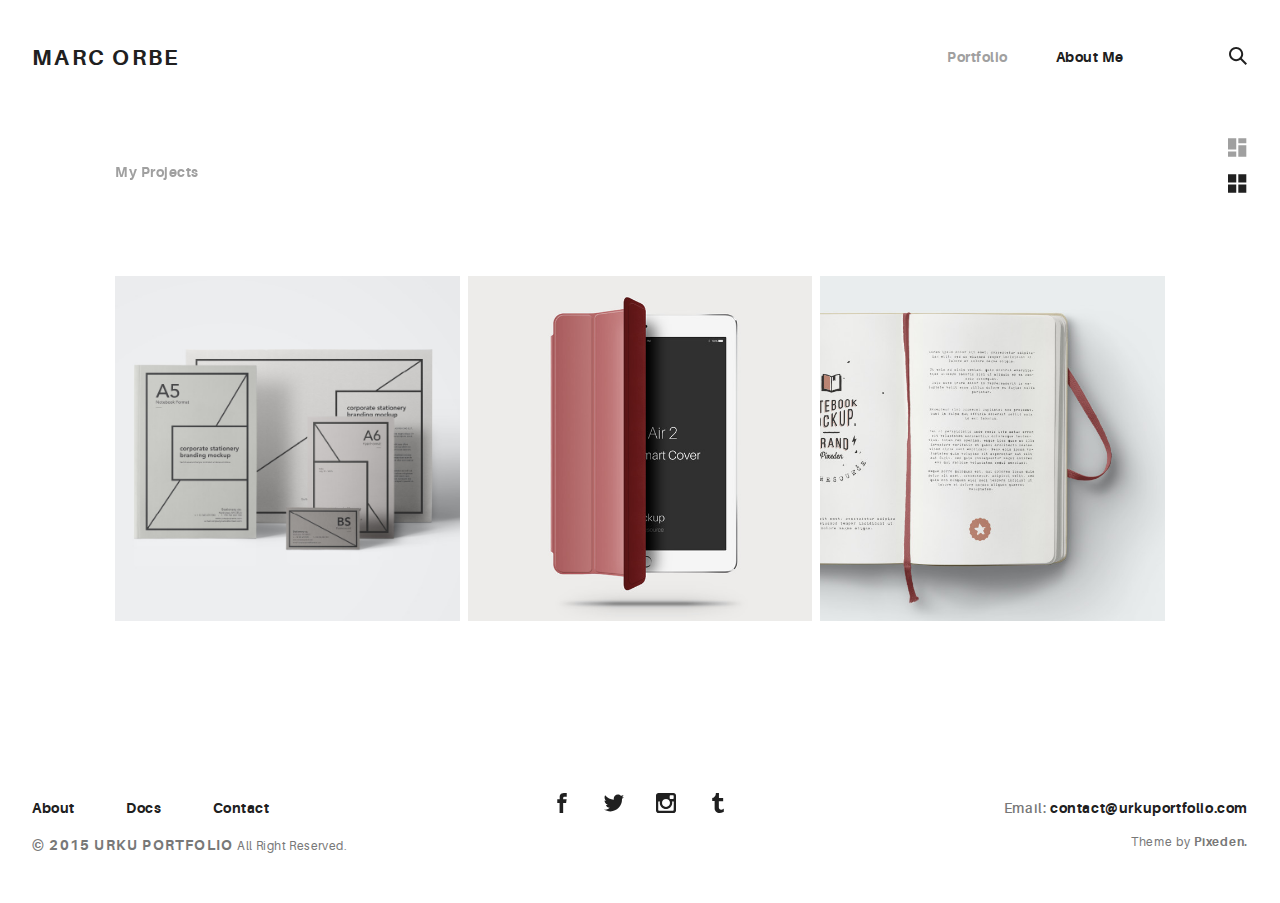
==== commit 60456f7a: "Getting Somewhere" ====
--- a/index.html
+++ b/index.html
@@ -83,78 +83,21 @@
           </ul>
         </div>
         <div class="rk-portfolio__items"><a href="portfolio-item.html" class="rk-item rk-item--flex item-1 rk-size-4 rk-tosize-3 rk-square ">
-           
             <div class="item-meta">
               <h2>Essential Stationery</h2>
               <p>Branding</p>
+            
             </div></a><a href="portfolio-item.html" class="rk-item rk-item--flex item-2 rk-size-4 rk-tosize-3 rk-square ">
-          
             <div class="item-meta">
               <h2>Pickled Tousled</h2>
               <p>Art Direction</p>
+           
             </div></a><a href="portfolio-item.html" class="rk-item rk-item--flex item-3 rk-size-4 rk-tosize-3 rk-square ">
-          
             <div class="item-meta">
               <h2>Waistcoat vegan</h2>
               <p>Graphic Design</p>
-            </div></a><a href="portfolio-item.html" class="rk-item rk-item--flex item-4 rk-size-4 rk-tosize-3 rk-square ">
-          
-             <div class="item-meta">
-              <h2>Tumblr hammock</h2>
-              <p>Packaging</p>
-            </div></a><a href="portfolio-item.html" class="rk-item rk-item--flex item-5 rk-size-4  rk-square ">
             
-            <div class="item-meta">
-              <h2>Biodiesel etsy</h2>
-              <p>Branding</p>
-            </div></a><a href="portfolio-item.html" class="rk-item rk-item--flex item-6 rk-size-4  rk-square ">
-           
-            <div class="item-meta">
-              <h2>Gentrify artisan</h2>
-              <p>Graphic Design</p>
-            </div></a><a href="portfolio-item.html" class="rk-item rk-item--flex item-7 rk-size-4  rk-square ">
-           
-            <div class="item-meta">
-              <h2>Plaid austin</h2>
-              <p>Graphic Design</p>
-            </div></a><a href="portfolio-item.html" class="rk-item rk-item--flex item-8 rk-size-4 rk-tosize-6 rk-square ">
-           
-            <div class="item-meta">
-              <h2>Trust fund</h2>
-              <p>Packaging</p>
-            </div></a><a href="portfolio-item.html" class="rk-item rk-item--flex item-9 rk-size-4 rk-tosize-6 rk-square ">
-           
-            <div class="item-meta">
-              <h2>Gentrify pork</h2>
-              <p>Branding</p>
-            </div></a><a href="portfolio-item.html" class="rk-item rk-item--flex item-10 rk-size-4 rk-tosize-3 rk-square ">
-           
-            <div class="item-meta">
-              <h2>Waistcoat ugh</h2>
-              <p>UI/UX</p>
-            </div></a><a href="portfolio-item.html" class="rk-item rk-item--flex item-11 rk-size-4 rk-tosize-3 rk-square ">
-            
-            <div class="item-meta">
-              <h2>Deep v kogi</h2>
-              <p>Graphic Design</p>
-            </div></a><a href="portfolio-item.html" class="rk-item rk-item--flex item-12 rk-size-4 rk-tosize-3 rk-square ">
-            
-            <div class="item-meta">
-              <h2>Venmo trust</h2>
-              <p>Packaging</p>
-            </div></a><a href="portfolio-item.html" class="rk-item rk-item--flex item-13 rk-size-4 rk-tosize-3 rk-square ">
-           
-            <div class="item-meta">
-              <h2>Venmo trust</h2>
-              <p>Ui/UX</p>
-            </div></a><a href="portfolio-item.html" class="rk-item rk-item--flex item-14 rk-size-4 rk-tosize-6 rk-square rk-toportrait">
-           
-            <div class="item-meta">
-              <h2>Gentrify semiotic</h2>
-              <p>Art Direction</p>
-            </div></a><a href="portfolio-item.html" class="rk-item rk-item--flex item-15 rk-size-4 rk-tosize-6 rk-square rk-toportrait">
-           
-
+            </div></a>
         </div>
       </section>
     </section>
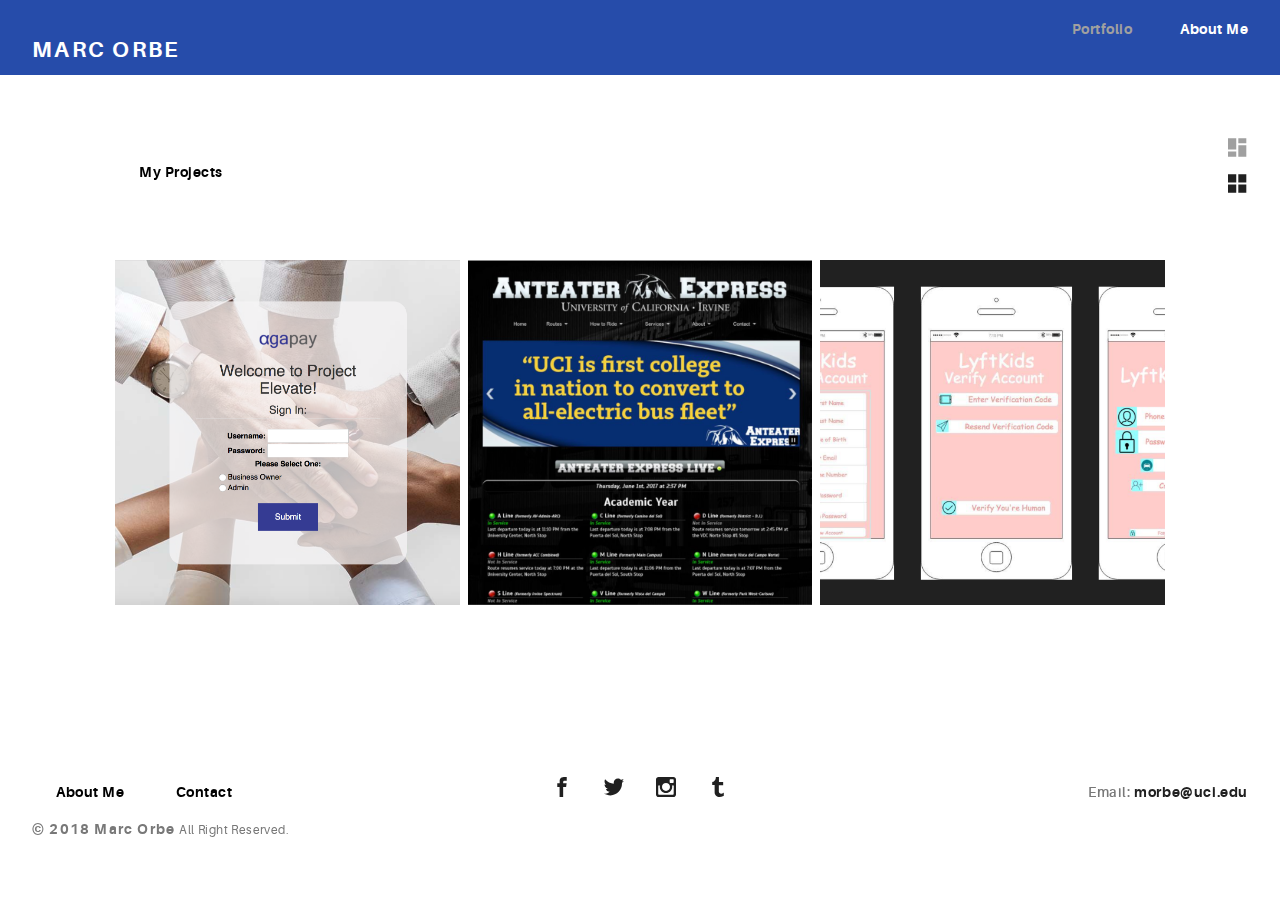
==== commit 8fec1fad: "topbar" ====
--- a/index.html
+++ b/index.html
@@ -3,7 +3,7 @@
   <head>
     <meta name="viewport" content="width=device-width, initial-scale=1.0">
     <meta charset="UTF-8">
-    <title>Marc Orbe :: UI/UX Designer</title>
+    <title>Marc Orbe: UI/UX Designer</title>
     <link rel="icon" type="image/svg+xml" href="assets/img/urku-ico.svg">
     <link rel="stylesheet" href="assets/css/aurora-pack.min.css">
     <link rel="stylesheet" href="assets/css/aurora-theme-base.min.css">
@@ -27,22 +27,17 @@
         <h1 class="rk-logo"><a href="index.html">Marc Orbe</sup></a></h1>
         <nav class="rk-navigation">
           <ul class="rk-menu">
+            
             <li class="active rk-menu__item"><a href="index.html" class="rk-menu__link">Portfolio</a>
             </li>
+            
             <li class="rk-menu__item"><a href="about-me.html" class="rk-menu__link">About Me</a>
             </li>
-          </ul>
-          <form class="rk-search">
-            <input type="text" placeholder="Search" id="urku-search" class="rk-search-field">
-            <label for="urku-search">
-              <svg>
-                <use xlink:href="assets/img/symbols.svg#icon-search"></use>
-              </svg>
-            </label>
-          </form>
+           
+    
         </nav>
       </div>
- </header>
+    </header>
     <section class="ae-container-fluid rk-main">
       <input type="radio" name="layout-ctrl" checked id="layout-base" class="layout-ctrl-input">
       <div class="ae-container-fluid rk-layout-ctrl-cont">
@@ -74,45 +69,45 @@
           <rect width="100%" height="100%" fill="currentColor"></rect>
         </svg>
       </div>
+
       <section class="ae-container-fluid ae-container-fluid--inner rk-portfolio">
         <div class="au-xs-ta-center au-lg-ta-left">
           <ul class="rk-menu rk-categories-menu">
-            <li class="active rk-menu__item"><a >
-            My Projects</a>
+            <li class="project-menu__item"><a>My Projects</a>
             </li>
           </ul>
         </div>
-        <div class="rk-portfolio__items"><a href="portfolio-item.html" class="rk-item rk-item--flex item-1 rk-size-4 rk-tosize-3 rk-square ">
+      </div>
+      
+      <div class="rk-portfolio__items"><a href="project-elevate.html" class="rk-item rk-item--flex item-1 rk-size-4 rk-tosize-3 rk-square ">
             <div class="item-meta">
-              <h2>Essential Stationery</h2>
-              <p>Branding</p>
+              <h2>Project Elevate</h2>
+              <p>Small Business Loyalty Program System</p>
+           
+           </div></a><a href="anteater-express.html" class="rk-item rk-item--flex item-2 rk-size-4 rk-tosize-3 rk-square ">
+            <div class="item-meta">
+              <h2>Anteater Express</h2>
+              <p>Website Redesign</p>
             
-            </div></a><a href="portfolio-item.html" class="rk-item rk-item--flex item-2 rk-size-4 rk-tosize-3 rk-square ">
+            </div></a><a href="electronic-dollhouse.html" class="rk-item rk-item--flex item-3 rk-size-4 rk-tosize-3 rk-square ">
             <div class="item-meta">
-              <h2>Pickled Tousled</h2>
-              <p>Art Direction</p>
+              <h2>Lyft Kids</h2>
+              <p>Concept Design</p>
            
-            </div></a><a href="portfolio-item.html" class="rk-item rk-item--flex item-3 rk-size-4 rk-tosize-3 rk-square ">
-            <div class="item-meta">
-              <h2>Waistcoat vegan</h2>
-              <p>Graphic Design</p>
             
             </div></a>
         </div>
-      </section>
     </section>
     <footer class="ae-container-fluid rk-footer ">
       <div class="ae-grid ae-grid--collapse">
         <div class="ae-grid__item item-lg-4 au-xs-ta-center au-lg-ta-left">
           <ul class="rk-menu rk-footer-menu">
-            <li class="rk-menu__item"><a href="about.html" class="rk-menu__link">About</a>
+            <li class="bottom-rk-menu__item"><a href="about-me.html" class="rk-menu__link">About Me</a>
             </li>
-            <li class="rk-menu__item"><a href="documentation.html" class="rk-menu__link">Docs</a>
-            </li>
-            <li class="rk-menu__item"><a href="contact.html" class="rk-menu__link">Contact</a>
+            <li class="bottom-rk-menu__item"><a href="contact.html" class="rk-menu__link">Contact</a>
             </li>
           </ul>
-          <p class="rk-footer__text rk-footer__copy "> <span class="ae-u-bold">© </span><span class="ae-u-bolder">2015 URKU PORTFOLIO </span>All Right Reserved.</p>
+          <p class="rk-footer__text rk-footer__copy "> <span class="ae-u-bold">© </span><span class="ae-u-bolder">2018 Marc Orbe </span>All Right Reserved.</p>
         </div>
         <div class="ae-grid__item item-lg-4 au-xs-ta-center"><a href="#0" class="rk-social-btn ">
             <svg>
@@ -128,8 +123,7 @@
               <use xlink:href="assets/img/symbols.svg#icon-tumblr"></use>
             </svg></a></div>
         <div class="ae-grid__item item-lg-4 au-xs-ta-center au-lg-ta-right">
-          <p class="rk-footer__text rk-footer__contact "> <span class="ae-u-bold">Email: </span><span class="ae-u-bolder"> <a href="#0" class="rk-dark-color ">contact@urkuportfolio.com </a></span></p>
-          <p class="rk-footer__text rk-footer__by">Theme by <a href="http://pixeden.com" class="ae-u-bolder">Pixeden.</a></p>
+          <p class="rk-footer__text rk-footer__contact "> <span class="ae-u-bold">Email: </span><span class="ae-u-bolder"> <a href="#0" class="rk-dark-color ">morbe@uci.edu </a></span></p>
         </div>
       </div>
     </footer>
--- a/assets/css/urku.css
+++ b/assets/css/urku.css
@@ -53,7 +53,7 @@
 }
 
 .rk-header {
-  background-color: #fff;
+  background-color: #264CAA;
   position: relative;
   z-index: 5;
 }
@@ -77,8 +77,8 @@
   -webkit-justify-content: space-between;
   -ms-flex-pack: justify;
           justify-content: space-between;
-  padding-bottom: 3.3rem;
-  padding-top: 2.8rem;
+  padding-bottom: 2rem;
+  padding-top: 1rem;
 }
 @media (min-width: 64em) {
   .rk-topbar {
@@ -97,6 +97,9 @@
   text-align: center;
   text-transform: uppercase;
   width: 20%;
+  padding-top: 1.3rem;
+  color: #fff; /*\logo color\*/
+
 }
 .rk-logo sup {
   font-size: .5625rem;
@@ -1967,11 +1970,27 @@
   padding-top: .16rem;
 }
 .rk-menu__item {
-  color: #202020;
+  color: #fff;
   display: inherit;
   padding-left: 1.5rem;
   padding-right: 1.5rem;
 }
+
+.project-menu__item{
+  color: #000000;
+  display: inherit;
+  padding-left: 1.5rem;
+  padding-right: 1.5rem;
+}
+
+.bottom-rk-menu__item {
+  color: #000000;
+  display: inherit;
+  padding-left: 1.5rem;
+  padding-right: 1.5rem;
+}
+
+
 .rk-menu__item:first-child {
   padding-left: 0;
 }
@@ -1982,7 +2001,7 @@
   color: #a0a0a0;
 }
 .rk-menu__link {
-  padding-bottom: 4.2rem;
+  padding-bottom: 1.2rem;
 }
 .rk-menu__sub {
   background-color: white;
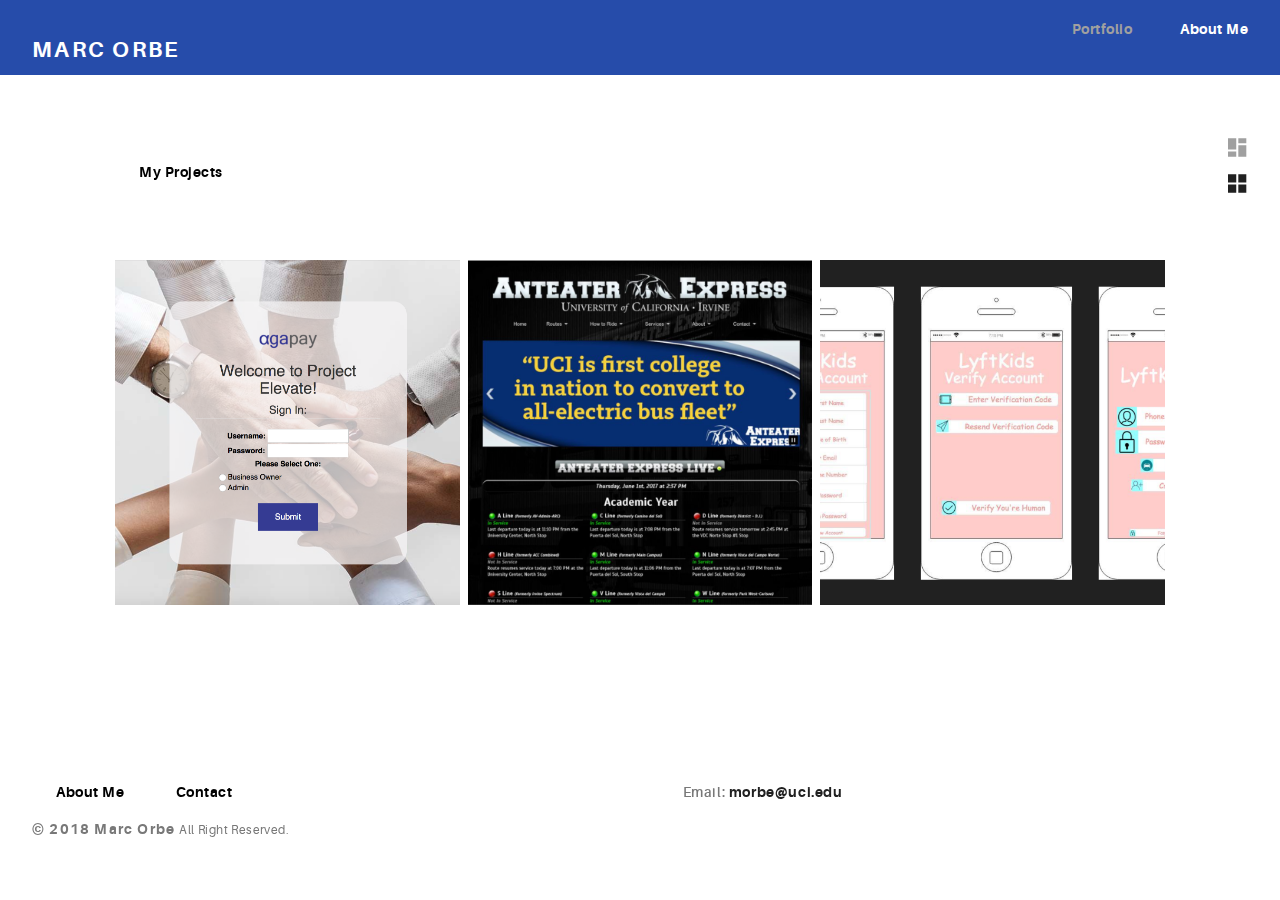
==== commit cd8dac51: "bottom" ====
--- a/index.html
+++ b/index.html
@@ -109,19 +109,7 @@
           </ul>
           <p class="rk-footer__text rk-footer__copy "> <span class="ae-u-bold">© </span><span class="ae-u-bolder">2018 Marc Orbe </span>All Right Reserved.</p>
         </div>
-        <div class="ae-grid__item item-lg-4 au-xs-ta-center"><a href="#0" class="rk-social-btn ">
-            <svg>
-              <use xlink:href="assets/img/symbols.svg#icon-facebook"></use>
-            </svg></a><a href="#0" class="rk-social-btn ">
-            <svg>
-              <use xlink:href="assets/img/symbols.svg#icon-twitter"></use>
-            </svg></a><a href="#0" class="rk-social-btn ">
-            <svg>
-              <use xlink:href="assets/img/symbols.svg#icon-pinterest"></use>
-            </svg></a><a href="#0" class="rk-social-btn ">
-            <svg>
-              <use xlink:href="assets/img/symbols.svg#icon-tumblr"></use>
-            </svg></a></div>
+       
         <div class="ae-grid__item item-lg-4 au-xs-ta-center au-lg-ta-right">
           <p class="rk-footer__text rk-footer__contact "> <span class="ae-u-bold">Email: </span><span class="ae-u-bolder"> <a href="#0" class="rk-dark-color ">morbe@uci.edu </a></span></p>
         </div>
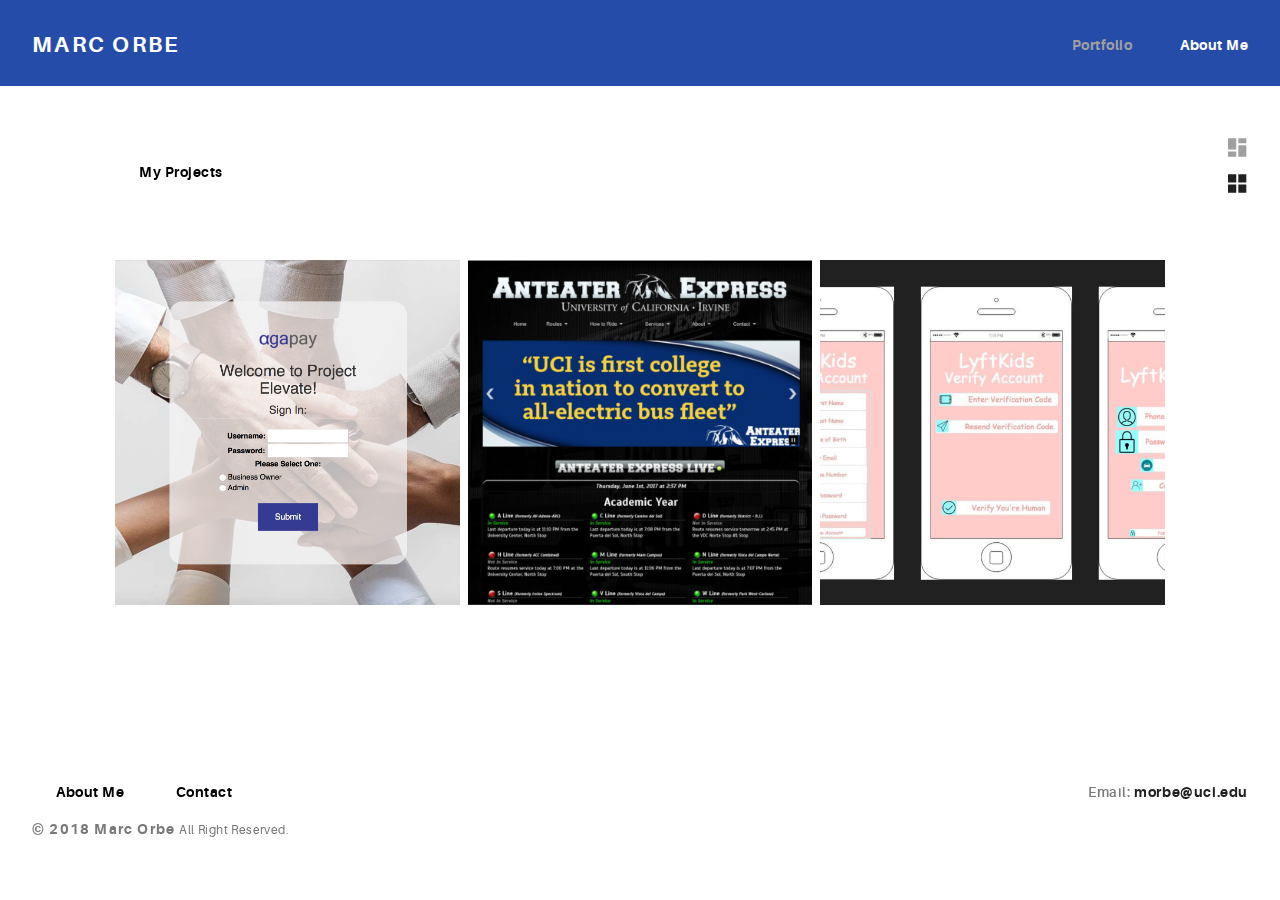
==== commit 9903ba25: "bottom links" ====
--- a/index.html
+++ b/index.html
@@ -109,6 +109,20 @@
           </ul>
           <p class="rk-footer__text rk-footer__copy "> <span class="ae-u-bold">© </span><span class="ae-u-bolder">2018 Marc Orbe </span>All Right Reserved.</p>
         </div>
+
+         <div class="ae-grid__item item-lg-4 au-xs-ta-center"><a href="#0" class="rk-social-btn ">
+            <svg>
+              <use xlink:href=></use>
+            </svg></a><a href="#0" class="rk-social-btn ">
+            <svg>
+              <use xlink:href=></use>
+            </svg></a><a href="#0" class="rk-social-btn ">
+            <svg>
+              <use xlink:href=></use>
+            </svg></a><a href="#0" class="rk-social-btn ">
+            <svg>
+              <use xlink:href=></use>
+            </svg></a></div>
        
         <div class="ae-grid__item item-lg-4 au-xs-ta-center au-lg-ta-right">
           <p class="rk-footer__text rk-footer__contact "> <span class="ae-u-bold">Email: </span><span class="ae-u-bolder"> <a href="#0" class="rk-dark-color ">morbe@uci.edu </a></span></p>
--- a/assets/css/urku.css
+++ b/assets/css/urku.css
@@ -78,7 +78,7 @@
   -ms-flex-pack: justify;
           justify-content: space-between;
   padding-bottom: 2rem;
-  padding-top: 1rem;
+  padding-top: 2rem;
 }
 @media (min-width: 64em) {
   .rk-topbar {
@@ -97,7 +97,8 @@
   text-align: center;
   text-transform: uppercase;
   width: 20%;
-  padding-top: 1.3rem;
+  
+  padding-bottom: 1rem;
   color: #fff; /*\logo color\*/
 
 }
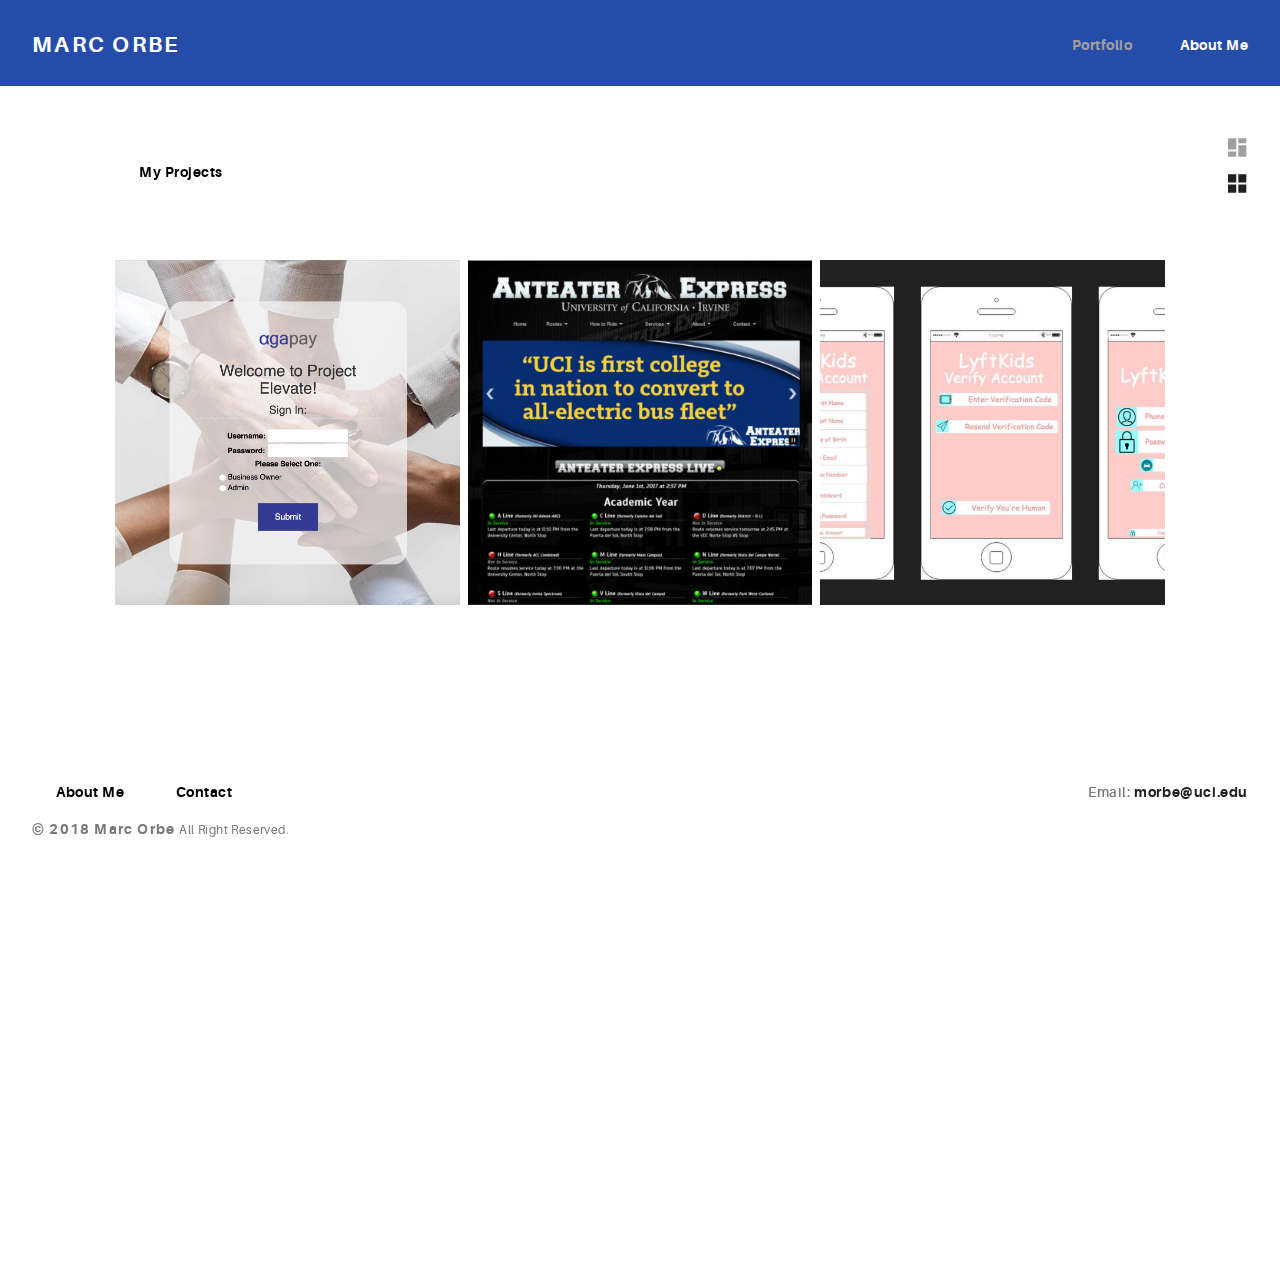
==== commit f7830f5c: "bottom" ====
--- a/index.html
+++ b/index.html
@@ -113,13 +113,13 @@
          <div class="ae-grid__item item-lg-4 au-xs-ta-center"><a href="#0" class="rk-social-btn ">
             <svg>
               <use xlink:href=></use>
-            </svg></a><a href="#0" class="rk-social-btn ">
+            </svg></a><a href="#0">
             <svg>
               <use xlink:href=></use>
-            </svg></a><a href="#0" class="rk-social-btn ">
+            </svg></a><a href="#0" >
             <svg>
               <use xlink:href=></use>
-            </svg></a><a href="#0" class="rk-social-btn ">
+            </svg></a><a href="#0" >
             <svg>
               <use xlink:href=></use>
             </svg></a></div>
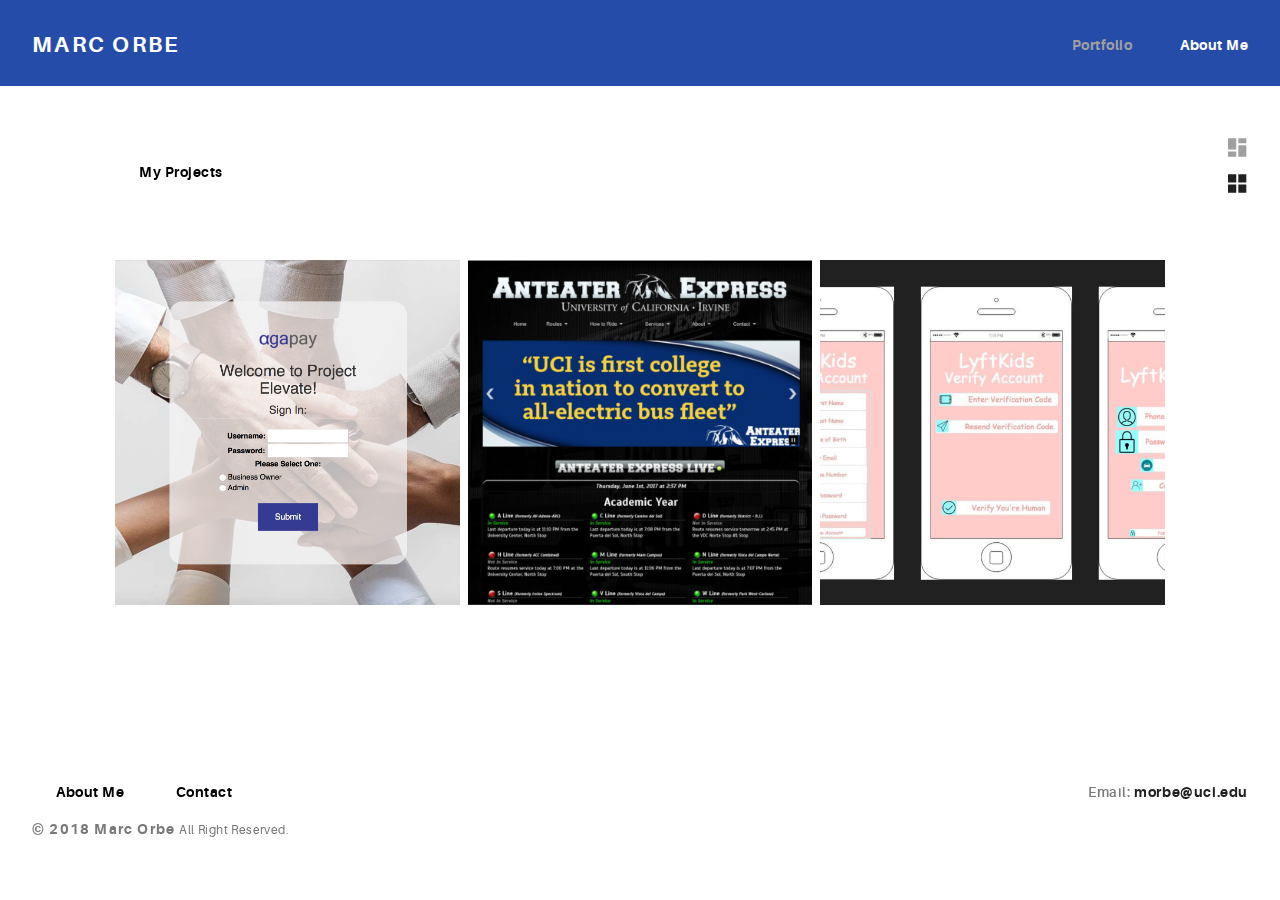
==== commit 1594b57f: "index" ====
--- a/index.html
+++ b/index.html
@@ -113,13 +113,13 @@
          <div class="ae-grid__item item-lg-4 au-xs-ta-center"><a href="#0" class="rk-social-btn ">
             <svg>
               <use xlink:href=></use>
-            </svg></a><a href="#0">
+            </svg></a><a href="#0" class="rk-social-btn ">
             <svg>
               <use xlink:href=></use>
-            </svg></a><a href="#0" >
+            </svg></a><a href="#0" class="rk-social-btn ">
             <svg>
               <use xlink:href=></use>
-            </svg></a><a href="#0" >
+            </svg></a><a href="#0" class="rk-social-btn ">
             <svg>
               <use xlink:href=></use>
             </svg></a></div>
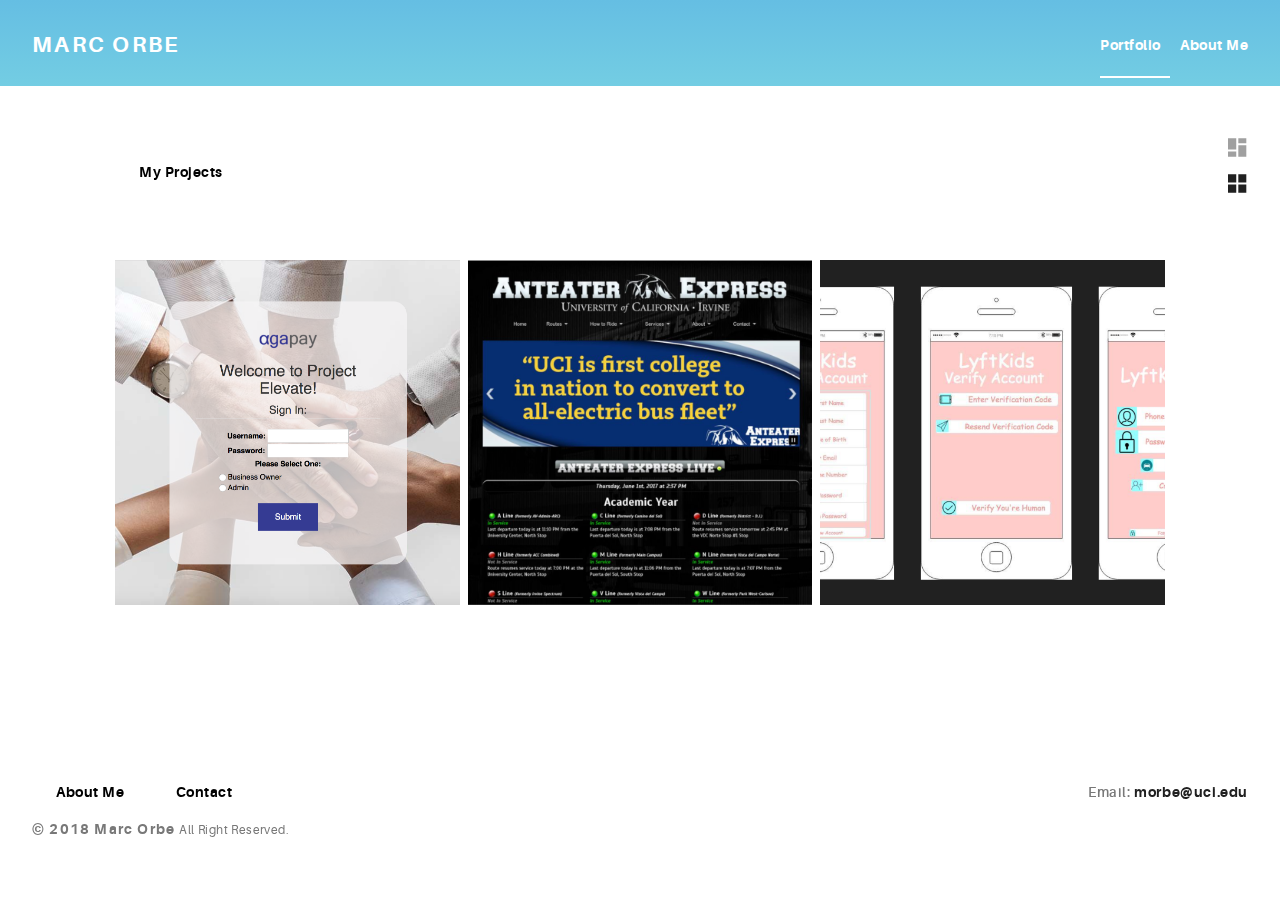
==== commit eb276778: "Portfolio Items" ====
--- a/index.html
+++ b/index.html
@@ -89,7 +89,7 @@
               <h2>Anteater Express</h2>
               <p>Website Redesign</p>
             
-            </div></a><a href="electronic-dollhouse.html" class="rk-item rk-item--flex item-3 rk-size-4 rk-tosize-3 rk-square ">
+            </div></a><a href="Lyft-Kids.html" class="rk-item rk-item--flex item-3 rk-size-4 rk-tosize-3 rk-square ">
             <div class="item-meta">
               <h2>Lyft Kids</h2>
               <p>Concept Design</p>
--- a/assets/css/urku.css
+++ b/assets/css/urku.css
@@ -10,6 +10,26 @@
   margin: 0;
 }
 
+div {
+    text-align:justify;  
+}
+
+
+.container {
+    margin: 10px;
+    width: 115px;
+    height: 115px;
+    line-height: 115px;
+    text-align: center;
+    border: 1px solid red;
+}
+.resize_fit_center {
+    max-width:100%;
+    max-height:100%;
+    vertical-align: middle;
+}
+
+
 .rk-container {
   margin-right: auto;
   margin-left: auto;
@@ -53,7 +73,8 @@
 }
 
 .rk-header {
-  background-color: #264CAA;
+
+  background: linear-gradient(to bottom, rgba(101, 190, 227, 1), rgba(115, 205, 227, 1));
   position: relative;
   z-index: 5;
 }
@@ -1973,8 +1994,8 @@
 .rk-menu__item {
   color: #fff;
   display: inherit;
-  padding-left: 1.5rem;
-  padding-right: 1.5rem;
+  padding-left: .6rem;
+  padding-right: .6rem;
 }
 
 .project-menu__item{
@@ -1999,8 +2020,10 @@
   padding-right: 0;
 }
 .rk-menu__item.active {
-  color: #a0a0a0;
-}
+  border-bottom: 2px solid white;
+}
+
+
 .rk-menu__link {
   padding-bottom: 1.2rem;
 }
